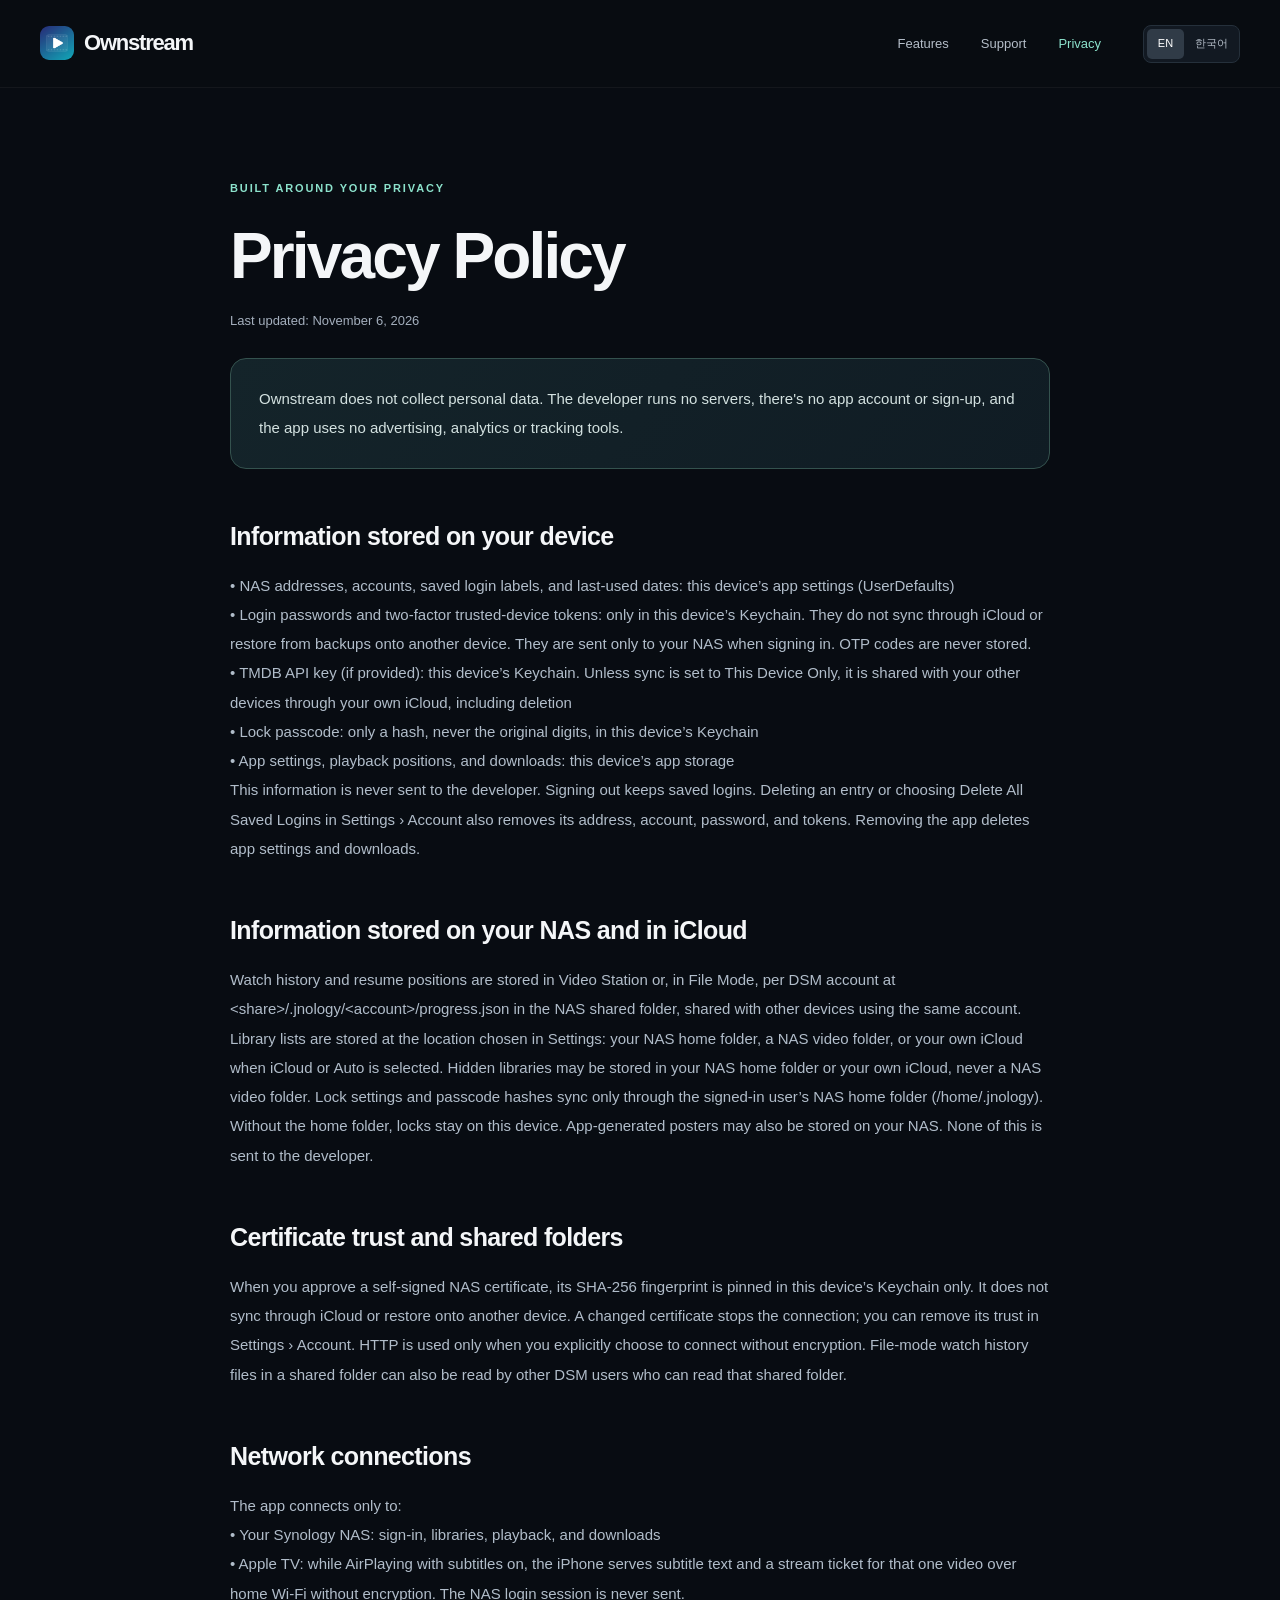
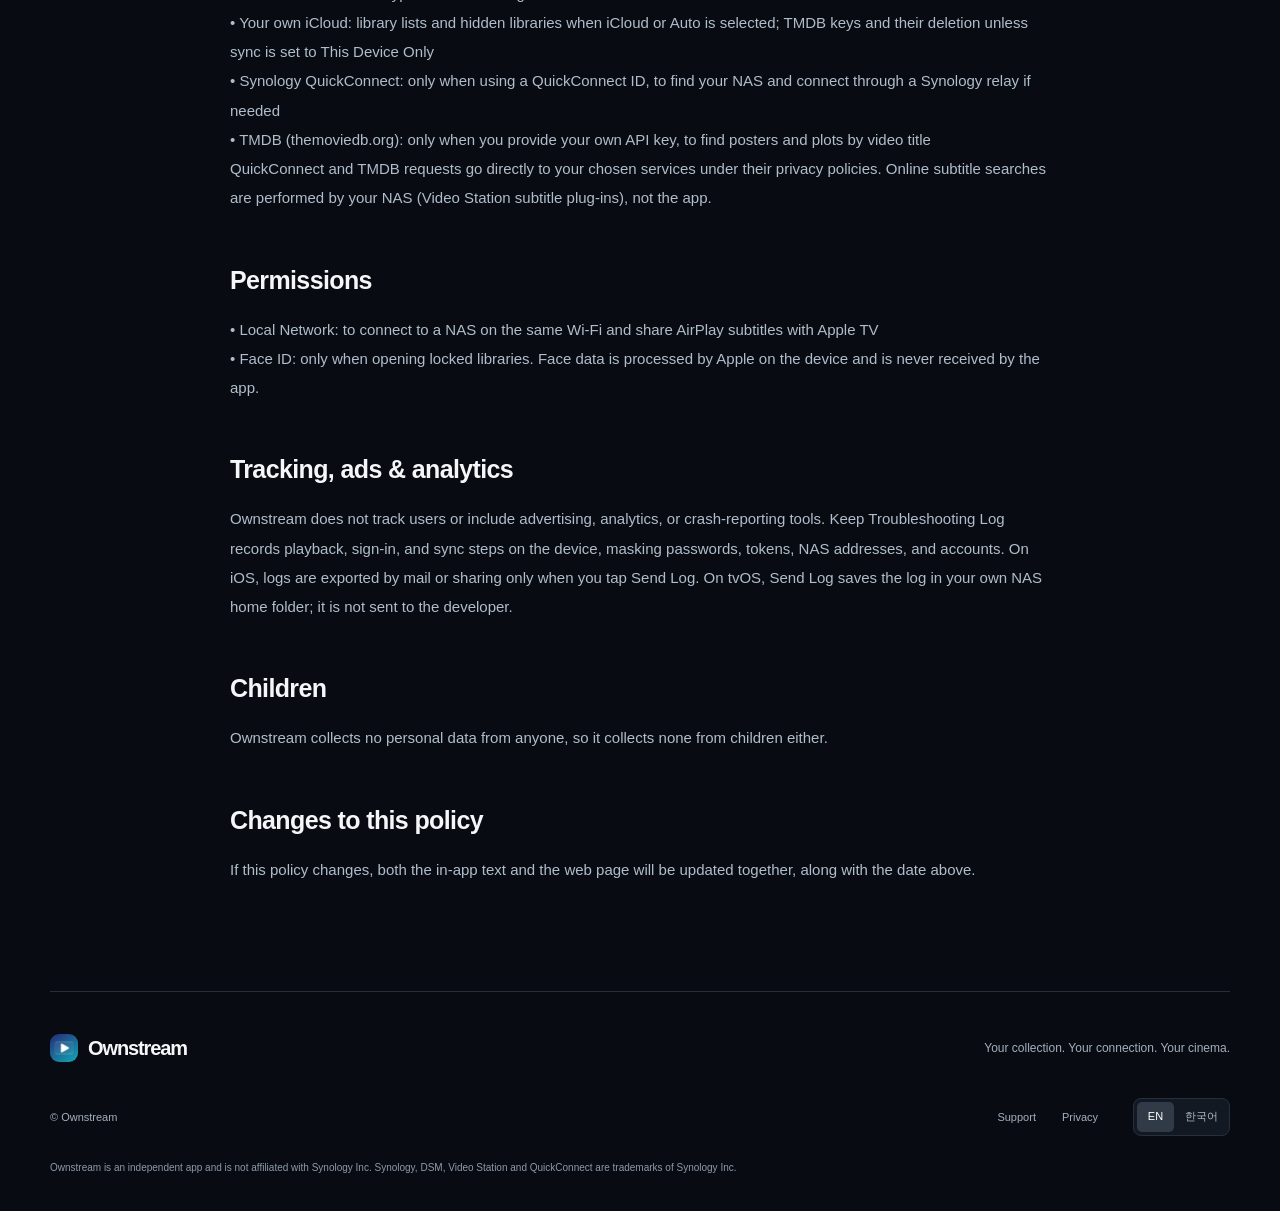
==== privacy.html @ ed11639a "Ownstream site redesign: marketing landing page (hero with iPhone/iPad/Apple TV, features, File Mode" ====
<!doctype html>
<html lang="en" data-title-en="Privacy Policy — Ownstream" data-title-ko="개인정보 처리방침 — Ownstream" data-description-en="Ownstream does not collect personal data. Learn what stays on your devices, NAS and your own iCloud." data-description-ko="Ownstream은 개인정보를 수집하지 않습니다. 기기, NAS, 본인의 iCloud에 저장되는 정보를 안내합니다.">
<head><meta charset="utf-8"><meta name="viewport" content="width=device-width, initial-scale=1"><title>Privacy Policy — Ownstream</title>
<meta name="description" content="Ownstream does not collect personal data. Learn what stays on your devices, NAS and your own iCloud."><meta name="theme-color" content="#080c12"><meta name="color-scheme" content="dark">
<link rel="canonical" href="https://jaydenhsong.github.io/jnology-site/privacy.html"><meta property="og:type" content="website"><meta property="og:site_name" content="Ownstream"><meta property="og:title" content="Privacy Policy — Ownstream"><meta property="og:description" content="Ownstream does not collect personal data. Learn what stays on your devices, NAS and your own iCloud."><meta property="og:url" content="https://jaydenhsong.github.io/jnology-site/privacy.html"><meta property="og:locale" content="en_US"><meta property="og:locale:alternate" content="ko_KR"><meta property="og:image" content="https://jaydenhsong.github.io/jnology-site/assets/og.jpg"><meta property="og:image:width" content="1200"><meta property="og:image:height" content="630"><meta property="og:image:alt" content="Ownstream on iPhone, iPad and Apple TV">
<meta name="twitter:card" content="summary_large_image"><meta name="twitter:title" content="Privacy Policy — Ownstream"><meta name="twitter:description" content="Ownstream does not collect personal data. Learn what stays on your devices, NAS and your own iCloud."><meta name="twitter:image" content="https://jaydenhsong.github.io/jnology-site/assets/og.jpg"><meta name="twitter:image:alt" content="Ownstream on iPhone, iPad and Apple TV">
<link rel="icon" type="image/png" sizes="32x32" href="assets/favicon.png"><link rel="apple-touch-icon" href="assets/apple-touch-icon.png"><link rel="stylesheet" href="style.css"><script src="lang.js"></script></head><body class="document-page"><a class="skip-link" href="#main"><span lang="en" data-i18n>Skip to content</span><span lang="ko" data-i18n>본문으로 건너뛰기</span></a><header class="site-header"><div class="header-inner"><a class="brand" href="./"><img src="assets/app-icon.png" alt="" width="34" height="34">Ownstream</a><nav aria-label="Main / 주요 메뉴"><a class="features-link" href="./#features"><span lang="en" data-i18n>Features</span><span lang="ko" data-i18n>주요 기능</span></a><a href="support.html" ><span lang="en" data-i18n>Support</span><span lang="ko" data-i18n>지원</span></a><a href="privacy.html" aria-current="page"><span lang="en" data-i18n>Privacy</span><span lang="ko" data-i18n>개인정보</span></a></nav><div class="lang-switch" role="group" aria-label="Language / 언어"><a href="?lang=en" lang="en" data-lang="en">EN</a><a href="?lang=ko" lang="ko" data-lang="ko">한국어</a></div></div></header><main id="main" class="document wrap"><p class="eyebrow"><span lang="en" data-i18n>BUILT AROUND YOUR PRIVACY</span><span lang="ko" data-i18n>개인정보 보호를 기본으로</span></p><!-- Original bilingual article content preserved. Keep privacy copy in sync with App/Store/AppInfoContent.swift. --><article lang="en" data-i18n>
<h1>Privacy Policy</h1>
<p class="updated">Last updated: November 6, 2026</p>
<p class="summary">Ownstream does not collect personal data. The developer runs no servers, there's no app account or sign-up, and the app uses no advertising, analytics or tracking tools.</p>

<h2>Information stored on your device</h2>
<p>• NAS addresses, accounts, saved login labels, and last-used dates: this device’s app settings (UserDefaults)<br>
• Login passwords and two-factor trusted-device tokens: only in this device’s Keychain. They do not sync through iCloud or restore from backups onto another device. They are sent only to your NAS when signing in. OTP codes are never stored.<br>
• TMDB API key (if provided): this device’s Keychain. Unless sync is set to This Device Only, it is shared with your other devices through your own iCloud, including deletion<br>
• Lock passcode: only a hash, never the original digits, in this device’s Keychain<br>
• App settings, playback positions, and downloads: this device’s app storage<br>
This information is never sent to the developer. Signing out keeps saved logins. Deleting an entry or choosing Delete All Saved Logins in Settings › Account also removes its address, account, password, and tokens. Removing the app deletes app settings and downloads.</p>

<h2>Information stored on your NAS and in iCloud</h2>
<p>Watch history and resume positions are stored in Video Station or, in File Mode, per DSM account at &lt;share&gt;/.jnology/&lt;account&gt;/progress.json in the NAS shared folder, shared with other devices using the same account. Library lists are stored at the location chosen in Settings: your NAS home folder, a NAS video folder, or your own iCloud when iCloud or Auto is selected. Hidden libraries may be stored in your NAS home folder or your own iCloud, never a NAS video folder. Lock settings and passcode hashes sync only through the signed-in user’s NAS home folder (/home/.jnology). Without the home folder, locks stay on this device. App-generated posters may also be stored on your NAS. None of this is sent to the developer.</p>

<h2>Certificate trust and shared folders</h2>
<p>When you approve a self-signed NAS certificate, its SHA-256 fingerprint is pinned in this device’s Keychain only. It does not sync through iCloud or restore onto another device. A changed certificate stops the connection; you can remove its trust in Settings › Account. HTTP is used only when you explicitly choose to connect without encryption. File-mode watch history files in a shared folder can also be read by other DSM users who can read that shared folder.</p>

<h2>Network connections</h2>
<p>The app connects only to:<br>
• Your Synology NAS: sign-in, libraries, playback, and downloads<br>
• Apple TV: while AirPlaying with subtitles on, the iPhone serves subtitle text and a stream ticket for that one video over home Wi-Fi without encryption. The NAS login session is never sent.<br>
• Your own iCloud: library lists and hidden libraries when iCloud or Auto is selected; TMDB keys and their deletion unless sync is set to This Device Only<br>
• Synology QuickConnect: only when using a QuickConnect ID, to find your NAS and connect through a Synology relay if needed<br>
• TMDB (themoviedb.org): only when you provide your own API key, to find posters and plots by video title<br>
QuickConnect and TMDB requests go directly to your chosen services under their privacy policies. Online subtitle searches are performed by your NAS (Video Station subtitle plug-ins), not the app.</p>

<h2>Permissions</h2>
<p>• Local Network: to connect to a NAS on the same Wi-Fi and share AirPlay subtitles with Apple TV<br>
• Face ID: only when opening locked libraries. Face data is processed by Apple on the device and is never received by the app.</p>

<h2>Tracking, ads &amp; analytics</h2>
<p>Ownstream does not track users or include advertising, analytics, or crash-reporting tools. Keep Troubleshooting Log records playback, sign-in, and sync steps on the device, masking passwords, tokens, NAS addresses, and accounts. On iOS, logs are exported by mail or sharing only when you tap Send Log. On tvOS, Send Log saves the log in your own NAS home folder; it is not sent to the developer.</p>

<h2>Children</h2>
<p>Ownstream collects no personal data from anyone, so it collects none from children either.</p>

<h2>Changes to this policy</h2>
<p>If this policy changes, both the in-app text and the web page will be updated together, along with the date above.</p>
</article><article lang="ko" data-i18n>
<h1>개인정보 처리방침</h1>
<p class="updated">최종 수정일: 2026년 11월 6일</p>
<p class="summary">Ownstream는 개인정보를 수집하지 않습니다. 개발자가 운영하는 서버가 없고, 앱 계정이나 회원 가입이 없으며, 광고·분석·추적 도구를 쓰지 않습니다.</p>

<h2>기기에 저장하는 정보</h2>
<p>• NAS 주소·아이디·저장한 로그인 이름·사용 시각: 이 기기의 앱 설정(UserDefaults)<br>
• 로그인 비밀번호와 2단계 인증 신뢰 기기 토큰: 이 기기 전용 Keychain에만 저장. iCloud로 동기화하거나 다른 기기에 백업 복원하지 않습니다. 로그인할 때 본인의 NAS로만 보내며 OTP 코드는 저장하지 않습니다.<br>
• TMDB API 키(넣은 경우): 이 기기의 Keychain. 동기화가 ‘이 기기에만’이 아니면 본인의 iCloud로 다른 기기와 공유되며, 삭제도 공유<br>
• 잠금 비밀번호: 원래 숫자가 아닌 해시값만 이 기기의 Keychain<br>
• 앱 설정, 재생 위치, 받아 둔 영상: 이 기기의 앱 저장 공간<br>
이 정보는 개발자에게 보내지 않습니다. 로그아웃해도 저장한 로그인은 유지됩니다. 설정 › 계정에서 개별 삭제하거나 ‘저장한 로그인 모두 지우기’를 누르면 해당 주소·아이디와 비밀번호·토큰도 지워집니다. 앱을 지우면 앱 설정과 받아 둔 영상이 지워집니다.</p>

<h2>NAS와 iCloud에 저장하는 정보</h2>
<p>시청 기록과 이어보기 위치는 Video Station에 저장되거나, 파일 모드에서는 NAS 공유 폴더의 &lt;share&gt;/.jnology/&lt;account&gt;/progress.json에 DSM 계정별로 저장되어 같은 계정을 쓰는 다른 기기와 공유됩니다. 앱에서 만든 라이브러리 목록은 설정에서 고른 위치에 저장됩니다. NAS 홈 폴더나 NAS 영상 폴더를 쓸 수 있고, iCloud나 자동을 고르면 본인의 iCloud에도 저장될 수 있습니다. 숨김 목록은 NAS 홈 폴더나 본인의 iCloud에 저장될 수 있으며 NAS 영상 폴더에는 저장하지 않습니다. 잠금 설정과 비밀번호 해시를 다른 기기와 맞출 때는 로그인한 사용자의 NAS 홈 폴더(/home/.jnology)만 씁니다. 홈 폴더를 쓰지 않으면 잠금은 이 기기에만 저장됩니다. 앱이 만든 포스터도 NAS에 저장될 수 있습니다. 이 정보는 개발자에게 보내지 않습니다.</p>

<h2>인증서 신뢰와 공유 폴더</h2>
<p>자체 서명 NAS 인증서를 승인하면 인증서의 SHA-256 지문을 이 기기 전용 Keychain에 고정합니다. iCloud로 동기화하거나 다른 기기로 복원하지 않습니다. 인증서가 바뀌면 연결을 중단하며 설정 › 계정에서 신뢰를 지울 수 있습니다. HTTP 연결은 사용자가 암호화 없이 연결을 직접 선택한 경우에만 사용합니다. 파일 모드의 공유 폴더 시청 기록 파일은 그 공유 폴더를 읽을 수 있는 다른 DSM 사용자도 열람할 수 있습니다.</p>

<h2>네트워크 연결</h2>
<p>앱은 다음 곳에만 연결합니다.<br>
• 사용자의 Synology NAS: 로그인, 라이브러리, 재생, 다운로드<br>
• Apple TV: 자막을 켜고 AirPlay하는 동안 iPhone이 자막 텍스트와 해당 영상 하나의 스트림 티켓을 집 안 Wi-Fi에서 암호화 없이 제공합니다. NAS 로그인 세션은 보내지 않습니다.<br>
• 본인의 iCloud: iCloud나 자동을 고른 경우 라이브러리 목록과 숨김 목록 저장. ‘이 기기에만’이 아니면 TMDB 키와 삭제 여부도 공유<br>
• Synology QuickConnect: QuickConnect ID로 로그인한 경우에만. NAS 주소를 찾고, 필요하면 Synology 중계 서버를 거쳐 연결합니다.<br>
• TMDB(themoviedb.org): 사용자가 본인 API 키를 넣은 경우에만. 영상 제목으로 포스터와 줄거리를 찾습니다.<br>
QuickConnect와 TMDB로 가는 요청은 사용자가 고른 서비스로 직접 가며, 각 회사의 개인정보 처리방침을 따릅니다. 인터넷 자막 찾기는 앱이 아니라 사용자의 NAS(Video Station 자막 플러그인)가 합니다.</p>

<h2>권한</h2>
<p>• 로컬 네트워크: 같은 Wi-Fi의 NAS에 연결하고 AirPlay 자막을 Apple TV와 공유하기 위해<br>
• Face ID: 잠근 라이브러리를 열 때만. 얼굴 정보는 Apple이 기기 안에서 처리하며 앱은 받지 않습니다.</p>

<h2>추적·광고·분석</h2>
<p>Ownstream는 사용자를 추적하지 않고 광고·분석·크래시 수집 도구를 넣지 않았습니다. ‘문제 해결 기록 남기기’를 켜면 재생·로그인·동기화 과정을 기기에 기록하며 비밀번호·토큰·NAS 주소·계정은 가립니다. iOS에서는 사용자가 ‘기록 보내기’를 눌러 메일이나 공유 기능을 사용할 때만 기록을 내보냅니다. tvOS의 ‘기록 보내기’는 사용자의 NAS 홈 폴더에 기록을 저장하며 개발자에게 전송하지 않습니다.</p>

<h2>어린이</h2>
<p>Ownstream는 누구의 개인정보도 수집하지 않으므로 어린이의 개인정보도 수집하지 않습니다.</p>

<h2>방침 변경</h2>
<p>이 방침이 바뀌면 앱 안의 내용과 웹 페이지를 함께 고치고 위 날짜를 바꿉니다.</p>
</article></main><footer class="site-footer wrap"><div class="footer-top"><a class="brand" href="./"><img src="assets/app-icon.png" alt="" width="34" height="34">Ownstream</a><p><span lang="en" data-i18n>Your collection. Your connection. Your cinema.</span><span lang="ko" data-i18n>내가 모은 영상. 내 NAS. 나만의 영화관.</span></p></div><div class="footer-bottom"><p>© Ownstream</p><nav aria-label="Footer / 하단 메뉴"><a href="support.html"><span lang="en" data-i18n>Support</span><span lang="ko" data-i18n>지원</span></a><a href="privacy.html"><span lang="en" data-i18n>Privacy</span><span lang="ko" data-i18n>개인정보 처리방침</span></a></nav><div class="lang-switch" role="group" aria-label="Language / 언어"><a href="?lang=en" lang="en" data-lang="en">EN</a><a href="?lang=ko" lang="ko" data-lang="ko">한국어</a></div></div><p class="disclaimer"><span lang="en" data-i18n>Ownstream is an independent app and is not affiliated with Synology Inc. Synology, DSM, Video Station and QuickConnect are trademarks of Synology Inc.</span><span lang="ko" data-i18n>Ownstream은 Synology Inc.와 제휴 관계가 없는 독립 앱입니다. Synology, DSM, Video Station 및 QuickConnect는 Synology Inc.의 상표입니다.</span></p></footer></body></html>
---- style.css ----
:root {
  color-scheme:dark;
  --bg:#080c12;
  --surface:#10161e;
  --text:#f4f6f8;
  --muted:#a4afbd;
  --accent:#8ce2cc;
  --line:#25303b;
  --radius:26px;
  font-family:-apple-system,BlinkMacSystemFont,"Apple SD Gothic Neo","Segoe UI",sans-serif;
  font-synthesis:none;
}
* {
  box-sizing:border-box;
}
html {
  scroll-behavior:smooth;
  scroll-padding-top:100px;
}
body {
  margin:0;
  background:var(--bg);
  color:var(--text);
  font-size:16px;
  line-height:1.65;
  -webkit-font-smoothing:antialiased;
  -webkit-text-size-adjust:100%;
}
html[lang=en] [data-i18n][lang=ko],html[lang=ko] [data-i18n][lang=en] {
  display:none!important;
}
a {
  color:inherit;
  text-decoration:none;
}
button,a,summary {
  -webkit-tap-highlight-color:transparent;
}
a,summary {
  touch-action:manipulation;
}
a:hover {
  color:var(--accent);
}
a:focus-visible,summary:focus-visible {
  outline:3px solid var(--accent);
  outline-offset:6px;
  border-radius:4px;
}
img {
  display:block;
  max-width:100%;
  height:auto;
}
h1,h2,h3,p {
  margin:0;
}
h1,h2,h3 {
  line-height:1.1;
  letter-spacing:-.045em;
  font-weight:650;
}
h2 {
  font-size:clamp(34px,4.2vw,58px);
}
h3 {
  font-size:28px;
  letter-spacing:-.035em;
  line-height:1.2;
}
p {
  color:var(--muted);
}
svg {
  flex-shrink:0;
}
.icon {
  width:24px;
  height:24px;
  vertical-align:middle;
}
.wrap {
  width:min(1180px,calc(100% - 96px));
  margin-inline:auto;
}
.section {
  padding-block:104px;
}
.eyebrow {
  font-size:11px;
  font-weight:650;
  letter-spacing:.17em;
  color:var(--accent);
  margin-bottom:24px;
}
html[lang=ko] .eyebrow {
  letter-spacing:.1em;
}
html[lang=ko] h1,html[lang=ko] h2,html[lang=ko] h3 {
  word-break:keep-all;
  letter-spacing:-.045em;
}
html[lang=ko] p {
  word-break:keep-all;
  overflow-wrap:break-word;
}
.skip-link {
  position:fixed;
  left:20px;
  top:-90px;
  z-index:20;
  background:var(--accent);
  color:var(--bg);
  padding:12px 20px;
  border-radius:8px;
}
.skip-link:focus {
  top:12px;
}
.site-header {
  height:88px;
  border-bottom:1px solid #ffffff0c;
  background:#080c12ee;
  position:relative;
  z-index:10;
}
.header-inner {
  height:100%;
  width:min(1280px,calc(100% - 80px));
  margin:auto;
  display:flex;
  align-items:center;
  gap:42px;
}
.brand {
  display:inline-flex;
  gap:10px;
  align-items:center;
  font-size:22px;
  font-weight:650;
  letter-spacing:-.055em;
  color:var(--text);
}
.brand img {
  border-radius:9px;
}
.site-header nav {
  display:flex;
  gap:32px;
  margin-left:auto;
  font-size:13px;
  color:#b4bdc8;
}
.site-header nav a[aria-current=page] {
  color:var(--accent);
}
.lang-switch {
  display:flex;
  align-items:center;
  gap:3px;
  background:#121922;
  border:1px solid var(--line);
  padding:3px;
  border-radius:8px;
  font-size:11px;
  line-height:1;
  flex-shrink:0;
}
.lang-switch a {
  display:flex;
  align-items:center;
  justify-content:center;
  min-height:30px;
  min-width:37px;
  padding:0 8px;
  color:#b4bdc8;
  border-radius:5px;
}
.lang-switch a.is-active {
  background:#303b47;
  color:#fff;
}
.hero {
  position:relative;
  text-align:center;
  padding-top:56px;
  isolation:isolate;
  overflow:hidden;
}
.hero.wrap {
  width:100%;
}
.hero:before {
  content:"";
  position:absolute;
  z-index:-1;
  inset:100px 0 0;
  background:radial-gradient(ellipse at 50% 64%,#245a5860,transparent 68%);
  pointer-events:none;
}
.hero-copy {
  position:relative;
  padding-inline:20px;
}
.hero .eyebrow {
  display:flex;
  align-items:center;
  justify-content:center;
  gap:8px;
  margin-bottom:20px;
}
.live-dot {
  width:5px;
  height:5px;
  background:var(--accent);
  border-radius:50%;
  box-shadow:0 0 12px #8ce2cc66;
}
.hero h1 {
  font-size:clamp(52px,6.35vw,88px);
  line-height:1.02;
  letter-spacing:-.06em;
  font-weight:650;
}
.hero h1 em {
  font-style:normal;
  color:var(--accent);
}
.hero-description {
  font-size:18px;
  line-height:1.65;
  margin:24px auto 0;
  letter-spacing:-.015em;
}
.hero-actions {
  display:flex;
  align-items:center;
  justify-content:center;
  gap:28px;
  margin-top:29px;
}
.app-store {
  display:inline-flex;
  align-items:center;
  gap:9px;
  background:#000;
  color:#fff;
  border:1px solid #a6a6a6;
  border-radius:9px;
  padding:7px 14px 8px;
  min-height:54px;
  text-align:left;
  line-height:1;
  transition:transform .2s,border-color .2s;
}
.app-store:hover {
  transform:translateY(-2px);
  border-color:#fff;
  color:white;
}
.app-store svg {
  width:26px;
  height:31px;
}
.app-store small {
  display:block;
  font-size:10px;
  letter-spacing:.015em;
  margin-bottom:4px;
}
.app-store strong {
  display:block;
  font-size:24px;
  letter-spacing:-.025em;
  font-weight:500;
}
.text-link {
  display:inline-flex;
  align-items:center;
  gap:10px;
  font-size:13px;
  font-weight:550;
  line-height:1.5;
}
.text-link .icon {
  width:18px;
  height:18px;
  transition:transform .2s;
}
.text-link:hover .icon {
  transform:translateX(4px);
}
.hero-note {
  font-size:11px;
  letter-spacing:.025em;
  margin-top:18px;
  color:#99a8b7;
}
.device-stage {
  position:relative;
  width:min(1180px,calc(100% - 64px));
  height:auto;
  aspect-ratio:1.78;
  margin:44px auto 0;
}
.device {
  background:#050608;
  border:1px solid #62717e;
  box-shadow:0 0 0 2px #141a22,0 18px 60px #0009;
  overflow:hidden;
}
.device img {
  width:100%;
  height:auto;
}
.device-stage .device img {
  filter:brightness(1.1) saturate(1.05);
}
.television {
  position:absolute;
  width:80%;
  left:18%;
  top:0;
  border-radius:8px;
  padding:9px 9px 16px;
  z-index:1;
  box-shadow:0 0 0 2px #28333d,0 0 80px #8ce2cc12,0 24px 60px #0008;
}
.television img {
  border-radius:2px;
}
.tv-indicator {
  position:absolute;
  bottom:5px;
  left:50%;
  width:3px;
  height:3px;
  background:#a8b4b9;
  border-radius:50%;
}
.tv-foot {
  position:absolute;
  top:80%;
  left:57%;
  width:22%;
  height:6%;
  background:linear-gradient(90deg,#0b0f15,#4a5662,#141c26);
  clip-path:polygon(42% 0,58% 0,64% 82%,99% 92%,100% 100%,0 100%,1% 92%,36% 82%);
}
.ipad {
  position:absolute;
  width:44%;
  left:1%;
  top:37%;
  border-radius:22px;
  padding:13px;
  z-index:2;
  transform:rotate(-3deg);
}
.ipad img {
  border-radius:9px;
}
.iphone {
  position:absolute;
  width:14%;
  left:42%;
  top:40%;
  border-radius:27px;
  padding:6px;
  z-index:3;
  transform:rotate(5deg);
  box-shadow:0 0 0 2px #1b2530,0 12px 42px #000c;
}
.iphone img {
  border-radius:21px;
}
.stage-label {
  position:absolute;
  right:7%;
  bottom:3%;
  display:flex;
  align-items:center;
  gap:8px;
  color:#a3b1bf;
  font-size:11px;
}
.stage-label .icon {
  width:14px;
  height:14px;
  color:var(--accent);
}
.platforms {
  display:flex;
  align-items:center;
  justify-content:center;
  gap:38px;
  padding:26px 0 35px;
  border-bottom:1px solid var(--line);
  font-size:13px;
  width:min(1180px,calc(100% - 40px));
  margin-inline:auto;
}
.platforms>span {
  display:flex;
  align-items:center;
  gap:9px;
}
.platforms>span:first-child {
  font-size:11px;
  color:var(--muted);
  margin-right:6px;
}
.platforms .icon {
  width:20px;
  height:20px;
  color:#9facb9;
}
.section-heading {
  display:flex;
  align-items:flex-end;
  justify-content:space-between;
  gap:28px;
  margin-bottom:44px;
}
.section-heading>p {
  max-width:300px;
  font-size:16px;
  margin:0 24px 3px 0;
}
.section-heading .eyebrow {
  margin-bottom:20px;
}
.feature-grid {
  display:grid;
  grid-template-columns:1fr 1fr;
  gap:20px;
}
.feature-card {
  border-radius:var(--radius);
  background:linear-gradient(135deg,#141c25,#0e141c);
  border:1px solid var(--line);
  position:relative;
  overflow:hidden;
  padding:38px;
}
.feature-card h3 {
  margin:18px 0 14px;
}
.feature-card p {
  font-size:14px;
  line-height:1.8;
  max-width:430px;
}
.card-icon {
  color:var(--accent);
}
.card-icon .icon {
  width:27px;
  height:27px;
}
.connection-card,.formats-card {
  min-height:405px;
}
.connection-diagram {
  display:flex;
  align-items:center;
  justify-content:center;
  padding:32px 20px 18px;
}
.nas {
  height:78px;
  width:68px;
  border:1px solid #5b6b7b;
  border-radius:12px;
  background:linear-gradient(120deg,#303e4a,#161e28);
  display:flex;
  flex-direction:column;
  justify-content:center;
  align-items:center;
  box-shadow:0 12px 30px #0005;
  gap:5px;
}
.nas .icon {
  width:30px;
  height:30px;
  color:#c8d1d8;
}
.nas span {
  font-size:8px;
  letter-spacing:.12em;
  color:var(--muted);
}
.signal-line {
  display:flex;
  gap:8px;
  align-items:center;
  justify-content:center;
  width:120px;
  position:relative;
}
.signal-line:before {
  content:"";
  width:100%;
  height:1px;
  position:absolute;
  background:linear-gradient(90deg,#31434d,#8ce2cc,#31434d);
}
.signal-line span {
  width:5px;
  height:5px;
  border-radius:50%;
  background:var(--accent);
  box-shadow:0 0 10px #8ce2cc55;
  z-index:1;
}
.connection-app img {
  border-radius:13px;
  box-shadow:0 8px 30px #0b313644;
}
.tags {
  display:flex;
  gap:8px;
  justify-content:center;
  margin-top:7px;
}
.tags span {
  font-family:ui-monospace,SFMono-Regular,monospace;
  font-size:10px;
  border:1px solid var(--line);
  color:#b5c1cd;
  border-radius:6px;
  padding:3px 8px;
}
.format-visual {
  display:flex;
  align-items:center;
  justify-content:center;
  gap:0;
  margin-top:38px;
  padding:6px 4px 26px;
}
.format-visual span {
  display:flex;
  align-items:center;
  justify-content:center;
  width:83px;
  height:94px;
  flex-shrink:0;
  border:1px solid #3b4a58;
  border-radius:12px;
  font-family:ui-monospace,SFMono-Regular,monospace;
  font-size:17px;
  background:linear-gradient(135deg,#26333e,#151d27);
  box-shadow:0 9px 24px #0006;
  transform:rotate(-12deg);
  color:#b7c6d2;
}
.format-visual span:nth-child(2) {
  transform:rotate(-4deg) translateY(-6px);
  color:var(--accent);
}
.format-visual span:nth-child(3) {
  transform:rotate(6deg) translateY(-5px);
  color:var(--accent);
}
.format-visual span:nth-child(4) {
  transform:rotate(15deg);
}
.card-caption {
  text-align:center;
  font-size:10px!important;
  letter-spacing:.08em;
}
.library-card {
  grid-column:1/-1;
  display:grid;
  grid-template-columns:.7fr 1.3fr;
  align-items:center;
  gap:36px;
  padding:40px;
}
.library-card>div:first-child {
  align-self:center;
}
.library-card h3 {
  font-size:30px;
}
.library-card .text-link {
  margin-top:25px;
  color:var(--accent);
}
.library-screen {
  margin:0;
  min-width:0;
}
.library-screen img {
  border:1px solid #41505f;
  border-radius:10px;
  background:#000;
  padding:5px;
  box-shadow:0 12px 40px #0005;
  width:100%;
}
.library-screen figcaption {
  margin-top:14px;
  color:var(--muted);
  font-size:11px;
  text-align:center;
}
.playback-section {
  background:linear-gradient(125deg,#0d1720,#0b1018 60%,#080c12);
  border-block:1px solid #ffffff08;
  margin-top:12px;
}
.playback-grid {
  display:grid;
  grid-template-columns:1.1fr 1fr;
  align-items:center;
  gap:90px;
}
.playback-visual {
  position:relative;
  padding-bottom:35px;
}
.playback-ipad {
  padding:13px;
  border-radius:22px;
  transform:rotate(-4deg);
}
.playback-ipad img {
  border-radius:10px;
}
.resume-chip {
  position:absolute;
  bottom:0;
  left:18%;
  display:flex;
  align-items:center;
  gap:14px;
  background:linear-gradient(120deg,#203138,#152129);
  border:1px solid #4f656c;
  border-radius:14px;
  padding:16px 22px;
  box-shadow:0 12px 30px #0005;
}
.resume-chip>.icon {
  color:var(--accent);
  width:26px;
  height:26px;
}
.resume-chip strong {
  display:block;
  font-size:12px;
  font-weight:550;
}
.resume-chip span {
  display:block;
  font-size:10px;
  color:#aebfc9;
  letter-spacing:.03em;
  margin-top:3px;
}
.playback-copy h2 {
  font-size:clamp(34px,3.5vw,48px);
}
.playback-copy>p:not(.eyebrow) {
  font-size:15px;
  margin-top:22px;
}
.playback-list {
  list-style:none;
  padding:0;
  margin:30px 0 0;
  display:grid;
  gap:24px;
}
.playback-list li {
  display:flex;
  gap:16px;
}
.playback-list .icon {
  width:21px;
  height:21px;
  color:var(--accent);
  margin-top:2px;
}
.playback-list h3 {
  font-size:15px;
  letter-spacing:-.015em;
  line-height:1.5;
}
.playback-list p {
  font-size:12px;
  margin-top:4px;
  line-height:1.8;
}
.watch-grid {
  display:grid;
  grid-template-columns:1fr 1fr;
  gap:20px;
}
.offline-card {
  display:flex;
  min-height:440px;
  padding-right:22px;
  gap:14px;
}
.offline-copy {
  width:53%;
  flex-shrink:0;
  position:relative;
  z-index:1;
}
.offline-copy h3 {
  font-size:29px;
}
.offline-copy p {
  font-size:13px;
}
.small-label {
  display:block;
  font-size:10px;
  letter-spacing:.1em;
  color:var(--accent);
  margin-top:25px;
}
.download-phone {
  width:43%;
  align-self:flex-start;
  border-radius:24px;
  transform:translate(4px,66px) rotate(8deg);
  padding:6px;
  flex-shrink:0;
}
.download-phone img {
  border-radius:18px;
}
.tv-card {
  padding-bottom:0;
  min-height:440px;
}
.tv-card p {
  font-size:13px;
}
.feature-tv {
  padding:7px;
  border-radius:7px;
  width:100%;
  margin-top:28px;
  transform:translateY(13px);
}
.mini-grid {
  display:grid;
  grid-template-columns:repeat(3,1fr);
  gap:45px;
  padding-top:52px;
}
.mini-grid .icon {
  color:var(--accent);
  margin-bottom:19px;
}
.mini-grid h3 {
  font-size:17px;
  line-height:1.45;
  letter-spacing:-.025em;
  margin-bottom:12px;
}
.mini-grid p {
  font-size:13px;
  line-height:1.9;
}
.steps-section {
  border-block:1px solid var(--line);
  background:#0b1017;
}
.center-heading {
  text-align:center;
}
.steps {
  padding:0;
  margin:60px 0 0;
  display:grid;
  grid-template-columns:repeat(3,1fr);
  gap:72px;
  list-style:none;
  counter-reset:step;
}
.steps li {
  position:relative;
}
.steps .icon {
  color:var(--accent);
  width:28px;
  height:28px;
  margin-bottom:26px;
}
.step-number {
  position:absolute;
  right:0;
  top:-13px;
  font-size:54px;
  line-height:1;
  letter-spacing:-.06em;
  font-weight:600;
  color:#62717f;
}
.steps h3 {
  font-size:20px;
  letter-spacing:-.025em;
  margin-bottom:15px;
}
.steps p {
  font-size:14px;
  line-height:1.9;
}
.privacy-pillar {
  display:grid;
  grid-template-columns:.85fr 1.15fr;
  align-items:center;
  gap:65px;
  min-height:450px;
  padding:52px;
  border:1px solid #2d4947;
  border-radius:var(--radius);
  background:radial-gradient(ellipse at 10% 80%,#143b3538,transparent 60%),#0d161b;
}
.privacy-art {
  position:relative;
  width:100%;
  aspect-ratio:1;
  display:grid;
  place-items:center;
}
.privacy-core {
  width:110px;
  height:130px;
  display:grid;
  place-items:center;
  border:1px solid #47786b;
  background:linear-gradient(140deg,#244d43,#122525);
  border-radius:30px;
  box-shadow:0 0 70px #8ce2cc11;
  transform:rotate(-8deg);
}
.privacy-core .icon {
  width:62px;
  height:62px;
  stroke-width:1;
  color:var(--accent);
}
.privacy-orbit {
  position:absolute;
  border:1px solid #42675f66;
  border-radius:50%;
  width:80%;
  height:80%;
  transform:rotate(-20deg);
}
.orbit-two {
  width:100%;
  height:100%;
  border-color:#42675f33;
}
.orbit-node {
  display:grid;
  place-items:center;
  position:absolute;
  width:47px;
  height:47px;
  background:#15252a;
  border:1px solid #38574f;
  border-radius:14px;
  color:#b4d0c6;
}
.node-nas {
  top:5%;
  right:21%;
}
.node-phone {
  bottom:9%;
  left:10%;
}
.privacy-copy h2 {
  font-size:clamp(34px,4vw,52px);
}
.privacy-copy>p:not(.eyebrow) {
  margin-top:24px;
  font-size:14px;
  line-height:1.9;
}
.privacy-points {
  display:flex;
  flex-wrap:wrap;
  gap:18px;
  font-size:10px;
  margin:24px 0;
}
.privacy-points span {
  display:flex;
  align-items:center;
  gap:5px;
  color:#c3d3cd;
}
.privacy-points .icon {
  width:14px;
  height:14px;
  color:var(--accent);
}
.privacy-copy .text-link {
  color:var(--accent);
}
.faq-section {
  display:grid;
  grid-template-columns:.8fr 1.2fr;
  gap:95px;
  padding-top:30px;
}
.faq-section h2 {
  font-size:42px;
}
.faq-section>.text-link,.faq-section>div>.text-link {
  margin-top:25px;
  color:var(--accent);
}
details {
  border-bottom:1px solid var(--line);
}
summary {
  cursor:pointer;
  padding:23px 0;
  display:flex;
  align-items:center;
  justify-content:space-between;
  gap:20px;
  font-size:15px;
  font-weight:550;
  line-height:1.5;
  list-style:none;
}
summary::-webkit-details-marker {
  display:none;
}
summary:hover {
  color:var(--accent);
}
.faq-plus {
  width:13px;
  height:13px;
  position:relative;
  flex-shrink:0;
  color:var(--muted);
}
.faq-plus:before,.faq-plus:after {
  content:"";
  position:absolute;
  width:13px;
  height:1px;
  top:6px;
  left:0;
  background:currentColor;
}
.faq-plus:after {
  transform:rotate(90deg);
  transition:transform .2s;
}
details[open] .faq-plus:after {
  transform:rotate(0);
}
.faq-list details:first-child {
  border-top:1px solid var(--line);
}
.faq-list details>p {
  font-size:13px;
  line-height:1.9;
  padding:0 25px 24px 0;
}
.final-cta {
  text-align:center;
  padding:65px 0 110px;
  position:relative;
}
.final-cta:before {
  content:"";
  position:absolute;
  inset:0;
  z-index:-1;
  background:radial-gradient(ellipse at 50% 60%,#183d3630,transparent 60%);
}
.final-cta>img {
  margin:0 auto 18px;
  border-radius:17px;
}
.final-cta .eyebrow {
  font-size:12px;
  letter-spacing:.08em;
  margin-bottom:20px;
}
.final-cta h2 {
  font-size:clamp(34px,4.4vw,60px);
}
.final-cta>p:not(.eyebrow) {
  font-size:16px;
  margin-top:20px;
}
.final-cta .app-store {
  margin-top:28px;
}
.site-footer {
  border-top:1px solid var(--line);
  padding-top:40px;
  padding-bottom:34px;
}
.footer-top,.footer-bottom {
  display:flex;
  align-items:center;
  gap:25px;
  justify-content:space-between;
}
.footer-top>p {
  font-size:12px;
}
.footer-top .brand {
  font-size:20px;
}
.footer-top .brand img {
  width:28px;
  height:28px;
}
.footer-bottom {
  margin-top:33px;
  font-size:11px;
  color:var(--muted);
}
.footer-bottom nav {
  display:flex;
  gap:26px;
  margin-left:auto;
}
.footer-bottom .lang-switch {
  margin-left:10px;
}
.disclaimer {
  font-size:10px;
  line-height:1.8;
  color:#8d9aa8;
  max-width:800px;
  margin-top:23px;
}
.document {
  max-width:820px;
  padding-top:78px;
  padding-bottom:95px;
}
.document h1 {
  font-size:clamp(40px,5vw,64px);
  margin-bottom:25px;
}
.document h2 {
  font-size:25px;
  line-height:1.4;
  letter-spacing:-.025em;
  margin:50px 0 17px;
  color:var(--text);
}
.document h3 {
  font-size:18px;
  letter-spacing:-.015em;
  line-height:1.5;
  margin:32px 0 10px;
  color:var(--text);
}
.document p,.document li {
  font-size:15px;
  line-height:1.95;
  color:#b1bdca;
  overflow-wrap:anywhere;
}
.document p {
  margin:12px 0;
}
.document li {
  margin:8px 0;
}
.document a {
  color:var(--accent);
  text-decoration:underline;
  text-underline-offset:4px;
}
.document .notice,.document .summary {
  padding:25px 28px;
  background:linear-gradient(130deg,#14242a,#101c24);
  border:1px solid #34524e;
  border-radius:16px;
  color:#d3e1e0;
  margin-top:25px;
}
.document .updated {
  font-size:13px;
  color:var(--muted);
  margin-top:-9px;
}
.document code {
  font-family:ui-monospace,SFMono-Regular,monospace;
  font-size:.87em;
  overflow-wrap:anywhere;
  color:#c9dbdf;
  background:#17232c;
  border-radius:4px;
  padding:2px 4px;
}
.document details {
  padding-bottom:0;
}
.document summary {
  font-size:16px;
  padding:21px 0;
}
.document summary:after {
  content:"+";
  font-size:22px;
  font-weight:300;
  color:var(--accent);
  margin-left:auto;
}
.document details[open] summary:after {
  content:"−";
}
.document details>p,.document details>ul {
  margin-bottom:23px;
}
.document ul,.document ol {
  padding-left:22px;
}
.document>.eyebrow {
  font-size:11px;
  color:var(--accent);
  margin-bottom:22px;
}
.document-page .site-footer {
  max-width:1180px;
}
@media(min-width:1500px) {
  .hero {
    padding-top:80px;
  }
  .device-stage {
    margin-top:60px;
  }
}
@media(max-width:1000px) {
  .wrap {
    width:calc(100% - 64px);
  }
  .header-inner {
    width:calc(100% - 56px);
  }
  .section {
    padding-block:78px;
  }
  .hero {
    padding-top:52px;
  }
  .hero h1 {
    font-size:72px;
  }
  .device-stage {
    aspect-ratio:1.78;
  }
  .stage-label {
    bottom:4%;
  }
  .platforms {
    gap:27px;
  }
  .section-heading>p {
    margin-right:0;
    font-size:14px;
  }
  .feature-card {
    padding:29px;
  }
  .library-card {
    gap:25px;
  }
  .library-card h3 {
    font-size:25px;
  }
  .playback-grid {
    gap:42px;
    grid-template-columns:1fr 1fr;
  }
  .resume-chip {
    padding:12px 15px;
    left:5%;
    min-width:230px;
  }
  .watch-grid {
    gap:16px;
  }
  .offline-card {
    padding-right:10px;
  }
  .offline-copy h3 {
    font-size:25px;
  }
  .download-phone {
    margin-top:30px;
  }
  .mini-grid {
    gap:28px;
  }
  .steps {
    gap:40px;
  }
  .privacy-pillar {
    padding:35px;
    gap:35px;
    grid-template-columns:.7fr 1.3fr;
  }
  .privacy-core {
    width:80px;
    height:95px;
    border-radius:22px;
  }
  .privacy-core .icon {
    width:45px;
    height:45px;
  }
  .privacy-points {
    gap:10px;
  }
  .faq-section {
    gap:45px;
    grid-template-columns:.8fr 1.2fr;
  }
  .faq-section h2 {
    font-size:34px;
  }
  .document {
    max-width:760px;
  }
}
@media(max-width:700px) {
  .wrap {
    width:calc(100% - 40px);
  }
  .header-inner {
    width:calc(100% - 32px);
    gap:12px;
    flex-wrap:wrap;
    justify-content:space-between;
    padding-block:14px 8px;
  }
  .site-header {
    height:auto;
  }
  .brand {
    font-size:20px;
    gap:7px;
  }
  .brand img {
    width:29px;
    height:29px;
  }
  .site-header nav {
    order:3;
    width:100%;
    justify-content:center;
    gap:32px;
    font-size:12px;
    border-top:1px solid #ffffff0c;
    padding-top:4px;
    margin-left:0;
  }
  .site-header nav a {
    display:inline-flex;
    align-items:center;
    min-height:40px;
  }
  .site-header .lang-switch {
    margin-left:0;
  }
  .lang-switch a {
    min-width:32px;
    min-height:36px;
    padding-inline:6px;
  }
  .hero {
    padding-top:36px;
  }
  .hero .eyebrow {
    font-size:9px;
    letter-spacing:.14em;
    margin-bottom:21px;
  }
  .hero h1 {
    font-size:clamp(40px,11.54vw,70px);
    line-height:1.06;
    letter-spacing:-.055em;
  }
  .hero-description {
    font-size:14px;
    line-height:1.8;
    margin-top:20px;
  }
  .hero-actions {
    gap:20px;
    margin-top:25px;
  }
  .hero-actions .text-link {
    font-size:12px;
    gap:5px;
  }
  .hero-actions .text-link .icon {
    width:15px;
  }
  .app-store {
    min-height:50px;
    padding:7px 12px;
    gap:7px;
    border-radius:8px;
  }
  .app-store svg {
    width:23px;
    height:28px;
  }
  .app-store strong {
    font-size:21px;
  }
  .app-store small {
    font-size:9px;
  }
  .hero-note {
    font-size:11px;
    margin-top:16px;
    letter-spacing:.015em;
  }
  .device-stage {
    width:calc(100% + 80px);
    max-width:690px;
    aspect-ratio:1.32;
    margin-top:32px;
    margin-left:50%;
    transform:translateX(-50%);
  }
  .television {
    width:80%;
    left:10%;
    border-radius:4px;
    padding:4px 4px 9px;
  }
  .tv-indicator {
    width:2px;
    height:2px;
    bottom:3px;
  }
  .tv-foot {
    top:68%;
    left:44%;
    height:7%;
  }
  .ipad {
    width:49%;
    left:6%;
    top:42%;
    padding:6px;
    border-radius:12px;
    transform:rotate(-4deg);
  }
  .ipad img {
    border-radius:5px;
  }
  .iphone {
    width:18%;
    left:53%;
    top:36%;
    padding:3px;
    border-radius:14px;
    transform:rotate(5deg);
  }
  .iphone img {
    border-radius:10px;
  }
  .stage-label {
    right:0;
    left:0;
    justify-content:center;
    bottom:0;
    font-size:10px;
    gap:5px;
  }
  .stage-label .icon {
    width:12px;
  }
  .platforms {
    gap:21px;
    flex-wrap:wrap;
    padding:28px 0 25px;
    font-size:11px;
    row-gap:14px;
  }
  .platforms>span:first-child {
    flex-basis:100%;
    justify-content:center;
    font-size:9px;
    margin:0;
  }
  .platforms .icon {
    width:17px;
    height:17px;
  }
  .section {
    padding-block:64px;
  }
  .eyebrow {
    font-size:9px;
    margin-bottom:17px;
  }
  .section-heading {
    display:block;
    margin-bottom:28px;
  }
  .section-heading h2 {
    font-size:36px;
  }
  .section-heading>p {
    margin:20px 0 0;
    font-size:13px;
  }
  .section-heading>p br {
    display:none;
  }
  .section-heading .eyebrow {
    margin-bottom:17px;
  }
  .feature-grid {
    grid-template-columns:1fr;
    gap:14px;
  }
  .feature-card {
    padding:28px;
    border-radius:20px;
  }
  .feature-card h3 {
    font-size:27px;
    margin-top:15px;
  }
  .feature-card p {
    font-size:13px;
  }
  .connection-card,.formats-card {
    min-height:355px;
  }
  .connection-diagram {
    padding-top:28px;
  }
  .format-visual {
    margin-top:30px;
  }
  .format-visual span {
    width:64px;
    height:78px;
    font-size:15px;
  }
  .library-card {
    grid-column:auto;
    display:block;
    padding-bottom:24px;
  }
  .library-card>div:first-child {
    padding-bottom:26px;
  }
  .library-card h3 {
    font-size:26px;
  }
  .library-screen {
    margin-inline:-12px;
  }
  .playback-grid {
    display:flex;
    flex-direction:column-reverse;
    gap:40px;
  }
  .playback-copy h2 {
    font-size:36px;
  }
  .playback-copy>p:not(.eyebrow) {
    font-size:13px;
    margin-top:20px;
  }
  .playback-list {
    gap:22px;
    margin-top:26px;
  }
  .playback-list h3 {
    font-size:14px;
  }
  .playback-list p {
    font-size:12px;
  }
  .playback-visual {
    width:94%;
    padding-bottom:30px;
  }
  .playback-ipad {
    padding:8px;
    border-radius:16px;
  }
  .resume-chip {
    left:12%;
    padding:11px 15px;
    min-width:0;
  }
  .resume-chip strong {
    font-size:11px;
  }
  .resume-chip span {
    font-size:9px;
  }
  .watch-grid {
    grid-template-columns:1fr;
    gap:14px;
  }
  .offline-card {
    display:flex;
    min-height:386px;
    padding-right:16px;
    gap:12px;
  }
  .offline-copy {
    width:52%;
  }
  .offline-copy h3 {
    font-size:27px;
  }
  .offline-copy p {
    font-size:12px;
  }
  .download-phone {
    width:47%;
    border-radius:22px;
    margin-top:0;
    transform:translate(5px,55px) rotate(8deg);
    padding:5px;
  }
  .tv-card {
    padding-bottom:0;
    min-height:0;
  }
  .feature-tv {
    margin-top:20px;
    transform:translateY(7px);
  }
  .mini-grid {
    grid-template-columns:1fr;
    gap:30px;
    padding-top:35px;
  }
  .mini-grid article {
    padding-left:43px;
    position:relative;
  }
  .mini-grid .icon {
    position:absolute;
    left:0;
    top:2px;
    width:23px;
  }
  .mini-grid h3 {
    font-size:16px;
    margin-bottom:8px;
  }
  .mini-grid p {
    font-size:12px;
  }
  .center-heading h2 {
    font-size:32px;
  }
  .steps {
    grid-template-columns:1fr;
    gap:32px;
    margin-top:40px;
  }
  .steps li {
    padding-left:52px;
    padding-right:28px;
  }
  .steps .icon {
    position:absolute;
    left:0;
    top:1px;
    width:25px;
  }
  .step-number {
    font-size:34px;
    right:3px;
    top:-5px;
    color:#62717f;
  }
  .steps h3 {
    font-size:18px;
    margin-bottom:10px;
    padding-right:22px;
    line-height:1.4;
  }
  .steps p {
    font-size:13px;
  }
  .privacy-pillar {
    grid-template-columns:1fr;
    gap:30px;
    padding:30px 26px;
    border-radius:20px;
  }
  .privacy-art {
    width:205px;
    margin:0 auto;
  }
  .privacy-core {
    width:78px;
    height:94px;
  }
  .orbit-node {
    width:36px;
    height:36px;
    border-radius:10px;
  }
  .orbit-node .icon {
    width:20px;
  }
  .privacy-copy h2 {
    font-size:36px;
  }
  .privacy-copy>p:not(.eyebrow) {
    font-size:13px;
    margin-top:20px;
  }
  .privacy-points {
    font-size:9px;
    gap:12px;
    margin:22px 0;
  }
  .privacy-copy .text-link {
    font-size:12px;
  }
  .faq-section {
    display:block;
    padding-top:0;
  }
  .faq-section h2 {
    font-size:36px;
  }
  .faq-section>div>.text-link {
    margin-top:20px;
  }
  .faq-list {
    margin-top:32px;
  }
  .faq-list summary {
    font-size:14px;
    padding:21px 0;
  }
  .final-cta {
    padding-top:20px;
    padding-bottom:70px;
  }
  .final-cta>img {
    width:60px;
    height:60px;
  }
  .final-cta h2 {
    font-size:34px;
  }
  .final-cta>p:not(.eyebrow) {
    font-size:13px;
  }
  .site-footer {
    padding-top:28px;
    padding-bottom:28px;
  }
  .footer-top {
    align-items:flex-start;
    flex-direction:column;
    gap:12px;
  }
  .footer-top>p {
    font-size:11px;
  }
  .footer-bottom {
    gap:13px;
    flex-wrap:wrap;
    margin-top:24px;
  }
  .footer-bottom nav {
    gap:18px;
  }
  .footer-bottom .lang-switch {
    margin-left:0;
  }
  .footer-bottom>p {
    font-size:10px;
  }
  .disclaimer {
    font-size:9px;
    margin-top:20px;
  }
  .document {
    padding-top:48px;
    padding-bottom:64px;
  }
  .document h1 {
    font-size:39px;
    line-height:1.2;
  }
  .document h2 {
    font-size:23px;
    margin-top:38px;
  }
  .document h3 {
    font-size:17px;
  }
  .document p,.document li {
    font-size:14px;
    line-height:1.9;
  }
  .document .notice,.document .summary {
    padding:20px;
    border-radius:14px;
  }
  .document summary {
    font-size:14px;
    gap:15px;
  }
  .document .updated {
    font-size:12px;
  }
  .document>.eyebrow {
    font-size:9px;
  }
  .document details ul {
    padding-left:19px;
  }
}
@media(prefers-reduced-motion:reduce) {
  html {
    scroll-behavior:auto;
  }
  *,*:before,*:after {
    animation:none!important;
    transition:none!important;
  }
}
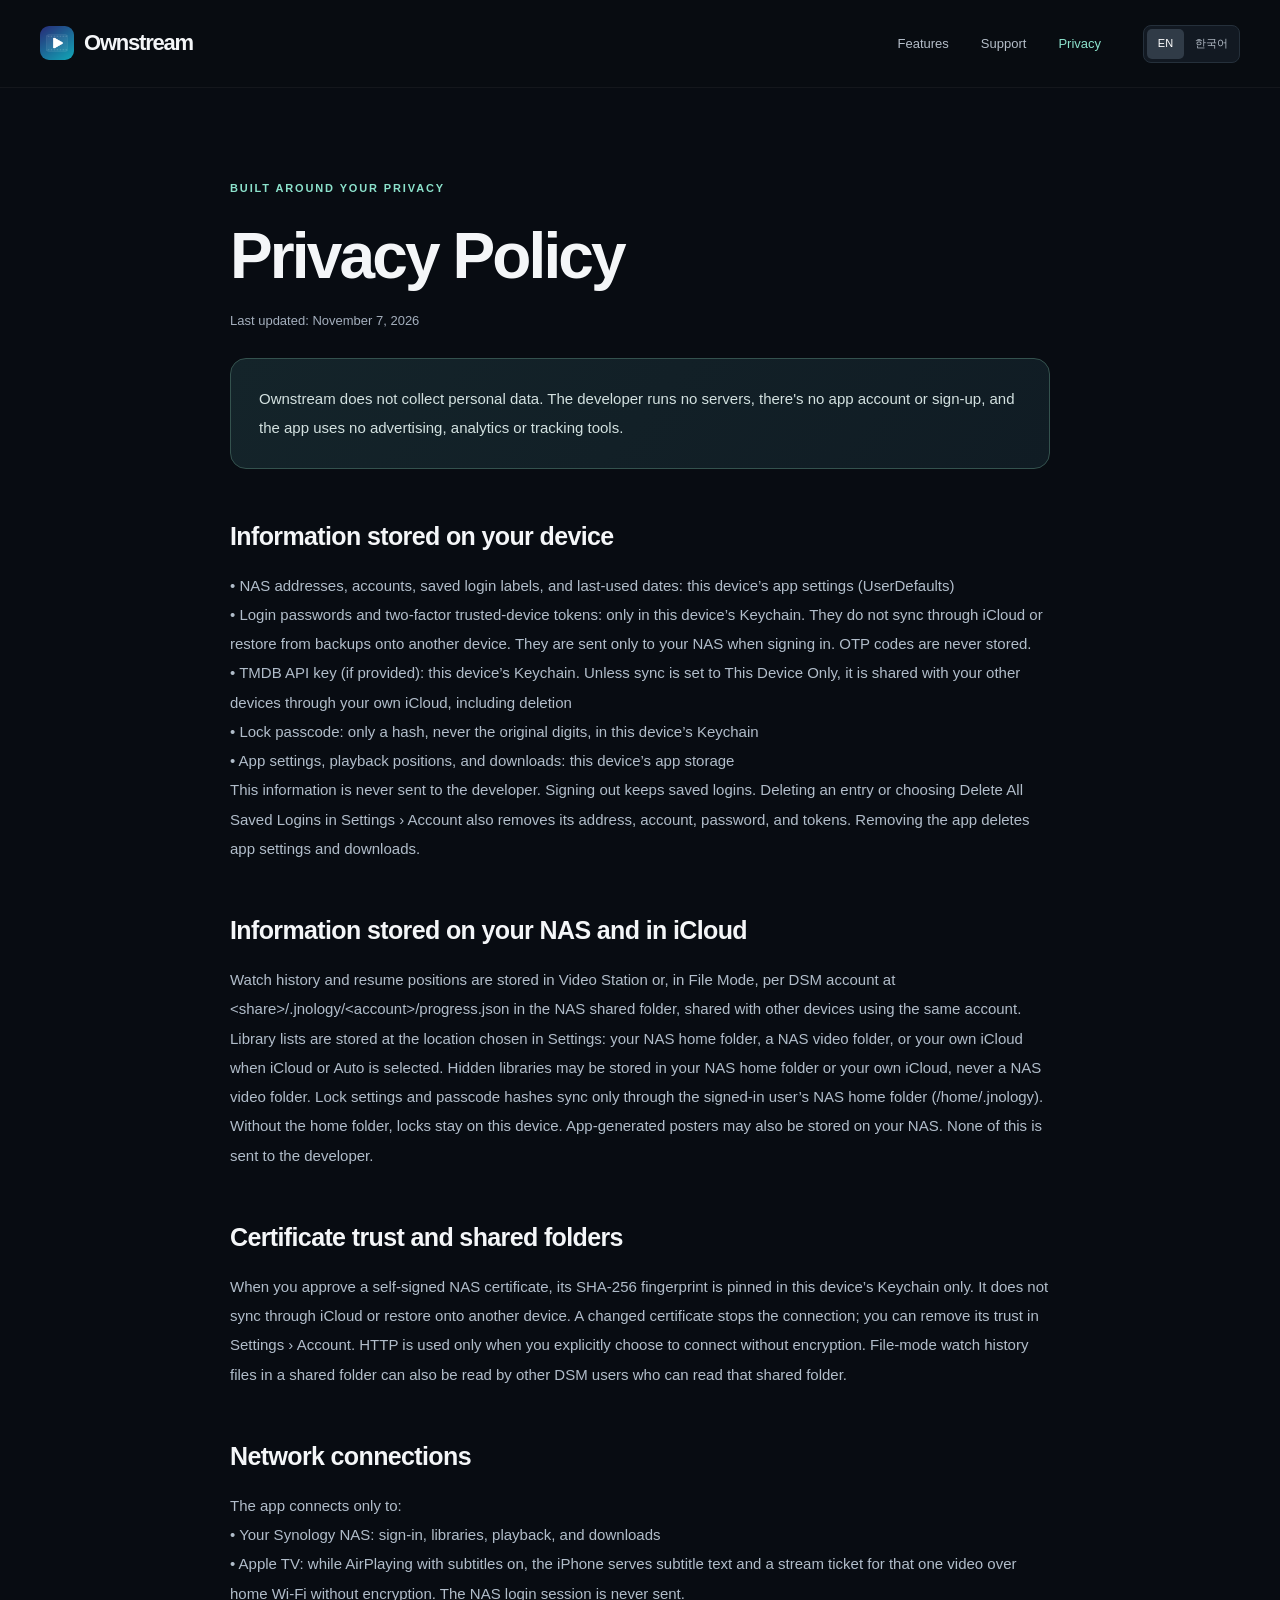
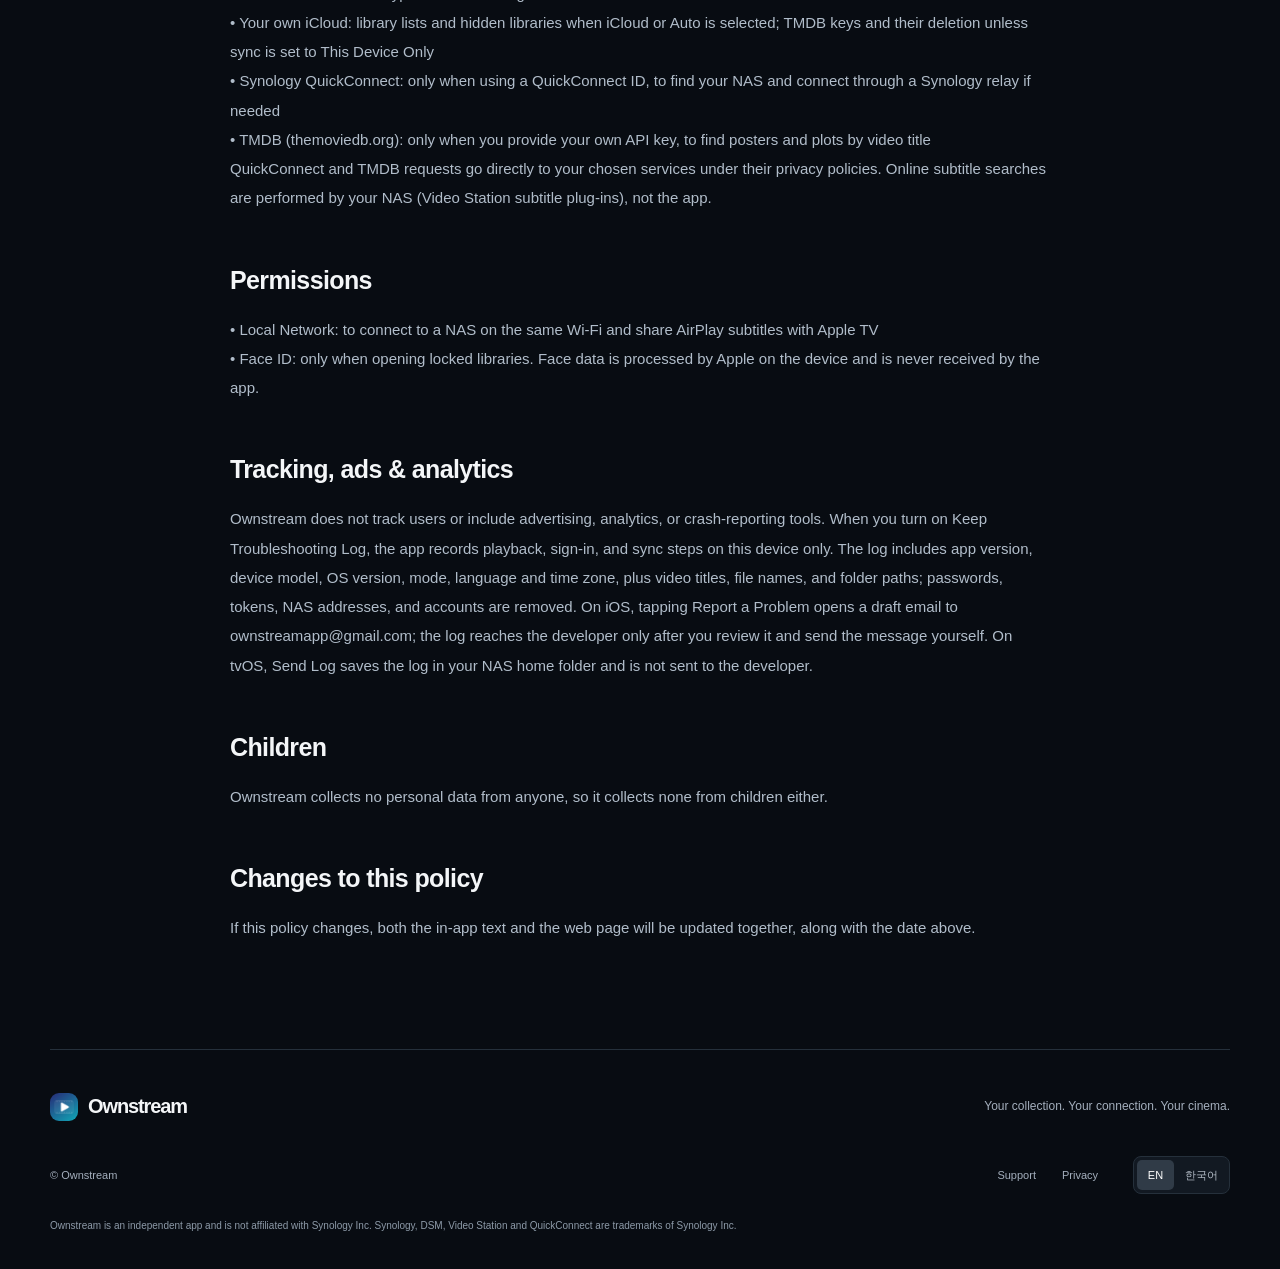
==== commit 81d0c74f: "Privacy: troubleshooting log details (app 147) Co-Authored-By: Claude Opus 5.5 <noreply@anthropic.co" ====
--- a/privacy.html
+++ b/privacy.html
@@ -2,11 +2,11 @@
 <html lang="en" data-title-en="Privacy Policy — Ownstream" data-title-ko="개인정보 처리방침 — Ownstream" data-description-en="Ownstream does not collect personal data. Learn what stays on your devices, NAS and your own iCloud." data-description-ko="Ownstream은 개인정보를 수집하지 않습니다. 기기, NAS, 본인의 iCloud에 저장되는 정보를 안내합니다.">
 <head><meta charset="utf-8"><meta name="viewport" content="width=device-width, initial-scale=1"><title>Privacy Policy — Ownstream</title>
 <meta name="description" content="Ownstream does not collect personal data. Learn what stays on your devices, NAS and your own iCloud."><meta name="theme-color" content="#080c12"><meta name="color-scheme" content="dark">
-<link rel="canonical" href="https://jaydenhsong.github.io/jnology-site/privacy.html"><meta property="og:type" content="website"><meta property="og:site_name" content="Ownstream"><meta property="og:title" content="Privacy Policy — Ownstream"><meta property="og:description" content="Ownstream does not collect personal data. Learn what stays on your devices, NAS and your own iCloud."><meta property="og:url" content="https://jaydenhsong.github.io/jnology-site/privacy.html"><meta property="og:locale" content="en_US"><meta property="og:locale:alternate" content="ko_KR"><meta property="og:image" content="https://jaydenhsong.github.io/jnology-site/assets/og.jpg"><meta property="og:image:width" content="1200"><meta property="og:image:height" content="630"><meta property="og:image:alt" content="Ownstream on iPhone, iPad and Apple TV">
-<meta name="twitter:card" content="summary_large_image"><meta name="twitter:title" content="Privacy Policy — Ownstream"><meta name="twitter:description" content="Ownstream does not collect personal data. Learn what stays on your devices, NAS and your own iCloud."><meta name="twitter:image" content="https://jaydenhsong.github.io/jnology-site/assets/og.jpg"><meta name="twitter:image:alt" content="Ownstream on iPhone, iPad and Apple TV">
+<link rel="canonical" href="https://ownstream.app/privacy.html"><meta property="og:type" content="website"><meta property="og:site_name" content="Ownstream"><meta property="og:title" content="Privacy Policy — Ownstream"><meta property="og:description" content="Ownstream does not collect personal data. Learn what stays on your devices, NAS and your own iCloud."><meta property="og:url" content="https://ownstream.app/privacy.html"><meta property="og:locale" content="en_US"><meta property="og:locale:alternate" content="ko_KR"><meta property="og:image" content="https://ownstream.app/assets/og.jpg"><meta property="og:image:width" content="1200"><meta property="og:image:height" content="630"><meta property="og:image:alt" content="Ownstream on iPhone, iPad and Apple TV">
+<meta name="twitter:card" content="summary_large_image"><meta name="twitter:title" content="Privacy Policy — Ownstream"><meta name="twitter:description" content="Ownstream does not collect personal data. Learn what stays on your devices, NAS and your own iCloud."><meta name="twitter:image" content="https://ownstream.app/assets/og.jpg"><meta name="twitter:image:alt" content="Ownstream on iPhone, iPad and Apple TV">
 <link rel="icon" type="image/png" sizes="32x32" href="assets/favicon.png"><link rel="apple-touch-icon" href="assets/apple-touch-icon.png"><link rel="stylesheet" href="style.css"><script src="lang.js"></script></head><body class="document-page"><a class="skip-link" href="#main"><span lang="en" data-i18n>Skip to content</span><span lang="ko" data-i18n>본문으로 건너뛰기</span></a><header class="site-header"><div class="header-inner"><a class="brand" href="./"><img src="assets/app-icon.png" alt="" width="34" height="34">Ownstream</a><nav aria-label="Main / 주요 메뉴"><a class="features-link" href="./#features"><span lang="en" data-i18n>Features</span><span lang="ko" data-i18n>주요 기능</span></a><a href="support.html" ><span lang="en" data-i18n>Support</span><span lang="ko" data-i18n>지원</span></a><a href="privacy.html" aria-current="page"><span lang="en" data-i18n>Privacy</span><span lang="ko" data-i18n>개인정보</span></a></nav><div class="lang-switch" role="group" aria-label="Language / 언어"><a href="?lang=en" lang="en" data-lang="en">EN</a><a href="?lang=ko" lang="ko" data-lang="ko">한국어</a></div></div></header><main id="main" class="document wrap"><p class="eyebrow"><span lang="en" data-i18n>BUILT AROUND YOUR PRIVACY</span><span lang="ko" data-i18n>개인정보 보호를 기본으로</span></p><!-- Original bilingual article content preserved. Keep privacy copy in sync with App/Store/AppInfoContent.swift. --><article lang="en" data-i18n>
 <h1>Privacy Policy</h1>
-<p class="updated">Last updated: November 6, 2026</p>
+<p class="updated">Last updated: November 7, 2026</p>
 <p class="summary">Ownstream does not collect personal data. The developer runs no servers, there's no app account or sign-up, and the app uses no advertising, analytics or tracking tools.</p>
 
 <h2>Information stored on your device</h2>
@@ -37,7 +37,7 @@
 • Face ID: only when opening locked libraries. Face data is processed by Apple on the device and is never received by the app.</p>
 
 <h2>Tracking, ads &amp; analytics</h2>
-<p>Ownstream does not track users or include advertising, analytics, or crash-reporting tools. Keep Troubleshooting Log records playback, sign-in, and sync steps on the device, masking passwords, tokens, NAS addresses, and accounts. On iOS, logs are exported by mail or sharing only when you tap Send Log. On tvOS, Send Log saves the log in your own NAS home folder; it is not sent to the developer.</p>
+<p>Ownstream does not track users or include advertising, analytics, or crash-reporting tools. When you turn on Keep Troubleshooting Log, the app records playback, sign-in, and sync steps on this device only. The log includes app version, device model, OS version, mode, language and time zone, plus video titles, file names, and folder paths; passwords, tokens, NAS addresses, and accounts are removed. On iOS, tapping Report a Problem opens a draft email to ownstreamapp@gmail.com; the log reaches the developer only after you review it and send the message yourself. On tvOS, Send Log saves the log in your NAS home folder and is not sent to the developer.</p>
 
 <h2>Children</h2>
 <p>Ownstream collects no personal data from anyone, so it collects none from children either.</p>
@@ -46,7 +46,7 @@
 <p>If this policy changes, both the in-app text and the web page will be updated together, along with the date above.</p>
 </article><article lang="ko" data-i18n>
 <h1>개인정보 처리방침</h1>
-<p class="updated">최종 수정일: 2026년 11월 6일</p>
+<p class="updated">최종 수정일: 2026년 11월 7일</p>
 <p class="summary">Ownstream는 개인정보를 수집하지 않습니다. 개발자가 운영하는 서버가 없고, 앱 계정이나 회원 가입이 없으며, 광고·분석·추적 도구를 쓰지 않습니다.</p>
 
 <h2>기기에 저장하는 정보</h2>
@@ -77,7 +77,7 @@
 • Face ID: 잠근 라이브러리를 열 때만. 얼굴 정보는 Apple이 기기 안에서 처리하며 앱은 받지 않습니다.</p>
 
 <h2>추적·광고·분석</h2>
-<p>Ownstream는 사용자를 추적하지 않고 광고·분석·크래시 수집 도구를 넣지 않았습니다. ‘문제 해결 기록 남기기’를 켜면 재생·로그인·동기화 과정을 기기에 기록하며 비밀번호·토큰·NAS 주소·계정은 가립니다. iOS에서는 사용자가 ‘기록 보내기’를 눌러 메일이나 공유 기능을 사용할 때만 기록을 내보냅니다. tvOS의 ‘기록 보내기’는 사용자의 NAS 홈 폴더에 기록을 저장하며 개발자에게 전송하지 않습니다.</p>
+<p>Ownstream는 사용자를 추적하지 않고 광고·분석·크래시 수집 도구를 넣지 않았습니다. ‘문제 해결 기록 남기기’를 켜면 재생·로그인·동기화 과정을 이 기기에만 기록합니다. 기록에는 앱 버전, 기기 모델, OS 버전, 모드, 언어·시간대와 영상 제목·파일 이름·폴더 경로가 들어가며, 비밀번호·토큰·NAS 주소·계정은 지웁니다. iOS에서는 ‘문제 보내기’를 누르면 받는 사람이 ownstreamapp@gmail.com으로 채워진 메일 초안이 열리고, 사용자가 확인하고 직접 보낼 때만 개발자에게 전달됩니다. tvOS의 ‘기록 보내기’는 사용자의 NAS 홈 폴더에 기록을 저장하며 개발자에게 전송하지 않습니다.</p>
 
 <h2>어린이</h2>
 <p>Ownstream는 누구의 개인정보도 수집하지 않으므로 어린이의 개인정보도 수집하지 않습니다.</p>
--- a/style.css
+++ b/style.css
@@ -228,6 +228,7 @@
 }
 .hero-description {
   font-size:18px;
+  max-width:660px;
   line-height:1.65;
   margin:24px auto 0;
   letter-spacing:-.015em;
@@ -253,7 +254,7 @@
   line-height:1;
   transition:transform .2s,border-color .2s;
 }
-.app-store:hover {
+a.app-store:hover {
   transform:translateY(-2px);
   border-color:#fff;
   color:white;
@@ -273,6 +274,179 @@
   font-size:24px;
   letter-spacing:-.025em;
   font-weight:500;
+}
+/* One launch switch on <html>; links stay hidden without JavaScript too. */
+html:not([data-store=live]) .store-live,
+html[data-store=live] .store-soon {
+  display:none;
+}
+.beta-cta {
+  display:none;
+  align-items:center;
+  justify-content:center;
+  max-width:100%;
+  min-height:54px;
+  padding:8px 16px;
+  border-radius:9px;
+  background:var(--accent);
+  color:var(--bg);
+  font-size:13px;
+  font-weight:550;
+  line-height:1.35;
+  text-align:center;
+  transition:transform .2s,filter .2s;
+}
+html[data-beta=on]:not([data-store=live]) .beta-cta {
+  display:inline-flex;
+}
+a.beta-cta:hover {
+  color:var(--bg);
+  filter:brightness(1.06);
+  transform:translateY(-2px);
+}
+.beta-note {
+  display:none;
+}
+html[data-beta=on]:not([data-store=live]) .beta-note {
+  display:block;
+}
+.hero .beta-note {
+  max-width:100%;
+  margin:14px auto 0;
+  font-size:12px;
+  line-height:1.5;
+  color:var(--muted);
+}
+.final-cta .beta-cta {
+  margin-top:28px;
+  margin-left:12px;
+  vertical-align:middle;
+}
+.app-store.store-soon {
+  max-width:100%;
+  color:var(--muted);
+  border-color:var(--line);
+  background:var(--surface);
+  font-size:13px;
+  line-height:1.5;
+  text-align:center;
+  justify-content:center;
+}
+.hero .free-note,.final-cta .free-note {
+  color:var(--accent);
+  font-size:14px;
+  font-weight:550;
+  margin-top:12px;
+}
+/* The landing page has one primary action for the current release state. */
+.hero .product-identity {
+  display:block;
+  font-size:clamp(10px,2.6vw,12px);
+  line-height:1.6;
+  letter-spacing:0;
+}
+html[lang=ko] .hero .product-identity {
+  letter-spacing:0;
+}
+.download-actions {
+  display:flex;
+  flex-direction:column;
+  align-items:center;
+  gap:14px;
+  margin-top:28px;
+}
+.download-actions .store-soon {
+  color:var(--muted);
+  font-size:12px;
+  line-height:1.6;
+}
+.beta-signup {
+  display:none;
+  max-width:100%;
+}
+html[data-beta=on]:not([data-store=live]) .beta-signup {
+  display:block;
+}
+.download-actions .app-store,.download-actions .beta-cta,
+.final-cta .download-actions .app-store,.final-cta .download-actions .beta-cta {
+  margin:0;
+  max-width:100%;
+}
+.download-actions .beta-note {
+  margin:8px 0 0;
+  padding:0;
+  color:var(--muted);
+  font-size:12px;
+  line-height:1.5;
+}
+.trust-row {
+  display:flex;
+  flex-wrap:wrap;
+  justify-content:center;
+  gap:8px 18px;
+  padding:0;
+  margin:20px 0 0;
+  list-style:none;
+  color:var(--muted);
+  font-size:12px;
+  line-height:1.5;
+}
+.trust-row li {
+  display:flex;
+  align-items:center;
+  gap:5px;
+}
+.trust-row svg {
+  width:14px;
+  height:14px;
+  color:var(--accent);
+}
+.compatibility-section {
+  border-bottom:1px solid var(--line);
+}
+.compatibility-intro {
+  max-width:760px;
+  margin-top:24px;
+}
+.compatibility-table {
+  width:100%;
+  border-collapse:collapse;
+  table-layout:fixed;
+  margin-block:28px 22px;
+  font-size:13px;
+  line-height:1.7;
+  overflow-wrap:break-word;
+}
+.compatibility-table caption {
+  text-align:left;
+  color:var(--muted);
+  padding-bottom:12px;
+}
+.compatibility-table th,.compatibility-table td {
+  text-align:left;
+  vertical-align:top;
+  padding:16px;
+  border-bottom:1px solid var(--line);
+}
+.compatibility-table th {
+  font-weight:700;
+}
+.compatibility-table strong {
+  color:var(--text);
+  font-weight:700;
+}
+.compatibility-table thead {
+  background:var(--surface);
+  color:var(--accent);
+}
+.compatibility-table th:first-child {
+  width:24%;
+}
+.compatibility-table td {
+  color:var(--muted);
+}
+.compatibility-section>.text-link,.password-note strong {
+  color:var(--accent);
 }
 .text-link {
   display:inline-flex;
@@ -312,6 +486,19 @@
 .device img {
   width:100%;
   height:auto;
+}
+.shot-label {
+  display:block;
+  padding:5px 2px 8px;
+  color:var(--muted);
+  font-family:ui-monospace,SFMono-Regular,monospace;
+  font-size:11px;
+  line-height:1.5;
+  text-align:center;
+}
+.shot-label [lang=ko] {
+  font-family:-apple-system,BlinkMacSystemFont,"Apple SD Gothic Neo","Segoe UI",sans-serif;
+  word-break:keep-all;
 }
 .device-stage .device img {
   filter:brightness(1.1) saturate(1.05);
@@ -702,7 +889,8 @@
 .offline-card {
   display:flex;
   min-height:440px;
-  padding-right:22px;
+  padding-right:32px;
+  padding-bottom:48px;
   gap:14px;
 }
 .offline-copy {
@@ -728,7 +916,8 @@
   width:43%;
   align-self:flex-start;
   border-radius:24px;
-  transform:translate(4px,66px) rotate(8deg);
+  margin-top:66px;
+  transform:rotate(8deg);
   padding:6px;
   flex-shrink:0;
 }
@@ -736,7 +925,7 @@
   border-radius:18px;
 }
 .tv-card {
-  padding-bottom:0;
+  padding-bottom:28px;
   min-height:440px;
 }
 .tv-card p {
@@ -747,7 +936,6 @@
   border-radius:7px;
   width:100%;
   margin-top:28px;
-  transform:translateY(13px);
 }
 .mini-grid {
   display:grid;
@@ -1198,7 +1386,8 @@
     gap:16px;
   }
   .offline-card {
-    padding-right:10px;
+    padding-right:32px;
+    padding-bottom:40px;
   }
   .offline-copy h3 {
     font-size:25px;
@@ -1288,7 +1477,7 @@
   .hero {
     padding-top:36px;
   }
-  .hero .eyebrow {
+  .hero .eyebrow:not(.product-identity) {
     font-size:9px;
     letter-spacing:.14em;
     margin-bottom:21px;
@@ -1303,9 +1492,19 @@
     line-height:1.8;
     margin-top:20px;
   }
-  .hero-actions {
+  .hero-actions.download-actions {
     gap:20px;
     margin-top:25px;
+    flex-wrap:wrap;
+  }
+  .compatibility-table th,.compatibility-table td {
+    padding:12px 8px;
+  }
+  .compatibility-table {
+    font-size:12px;
+  }
+  .compatibility-table th:first-child {
+    width:25%;
   }
   .hero-actions .text-link {
     font-size:12px;
@@ -1330,13 +1529,29 @@
   .app-store small {
     font-size:9px;
   }
+  .beta-cta {
+    min-height:50px;
+    padding:7px 14px;
+    border-radius:8px;
+    font-size:12px;
+  }
+  .hero .beta-note {
+    font-size:11px;
+    margin-top:12px;
+    padding-inline:4px;
+  }
+  .final-cta .beta-cta {
+    margin-top:16px;
+    margin-left:0;
+    max-width:min(340px,calc(100% - 48px));
+  }
   .hero-note {
     font-size:11px;
     margin-top:16px;
     letter-spacing:.015em;
   }
   .device-stage {
-    width:calc(100% + 80px);
+    width:calc(100% - 24px);
     max-width:690px;
     aspect-ratio:1.32;
     margin-top:32px;
@@ -1381,6 +1596,10 @@
   .iphone img {
     border-radius:10px;
   }
+  .device-stage .shot-label {
+    font-size:9px;
+    padding:3px 0 5px;
+  }
   .stage-label {
     right:0;
     left:0;
@@ -1524,7 +1743,8 @@
   .offline-card {
     display:flex;
     min-height:386px;
-    padding-right:16px;
+    padding-right:28px;
+    padding-bottom:36px;
     gap:12px;
   }
   .offline-copy {
@@ -1537,19 +1757,18 @@
     font-size:12px;
   }
   .download-phone {
-    width:47%;
+    width:43%;
     border-radius:22px;
-    margin-top:0;
-    transform:translate(5px,55px) rotate(8deg);
+    margin-top:55px;
+    transform:rotate(8deg);
     padding:5px;
   }
   .tv-card {
-    padding-bottom:0;
+    padding-bottom:24px;
     min-height:0;
   }
   .feature-tv {
     margin-top:20px;
-    transform:translateY(7px);
   }
   .mini-grid {
     grid-template-columns:1fr;
@@ -1750,3 +1969,48 @@
     transition:none!important;
   }
 }
+
+/* Search guides share the document layout and the site's footer. */
+.footer-guides {
+  margin-top:28px;
+  padding-top:24px;
+  border-top:1px solid var(--line);
+}
+.footer-guides h2 {
+  font-size:14px;
+  line-height:1.5;
+  letter-spacing:0;
+}
+.footer-guides ul {
+  display:grid;
+  gap:8px;
+  list-style:none;
+  margin:12px 0 0;
+  padding:0;
+}
+.footer-guides a {
+  display:inline-block;
+  padding-block:5px;
+  font-size:13px;
+  color:var(--muted);
+  overflow-wrap:anywhere;
+}
+.footer-guides a:hover {
+  color:var(--accent);
+}
+.guide-page h1 {
+  overflow-wrap:break-word;
+}
+/* Keep Korean words intact; long URLs and paths can still wrap as needed. */
+html[lang=ko] :is(.compatibility-table,.faq-list,.feature-card,.mini-grid,.trust-row),
+html[lang=ko] :is(.guide-page,.support-page) .document {
+  word-break:keep-all;
+  overflow-wrap:break-word;
+}
+:is(.guide-page,.support-page) .document :is(p,li,code),
+.footer-guides a {
+  overflow-wrap:break-word;
+}
+html[lang=ko] .footer-guides {
+  word-break:keep-all;
+}
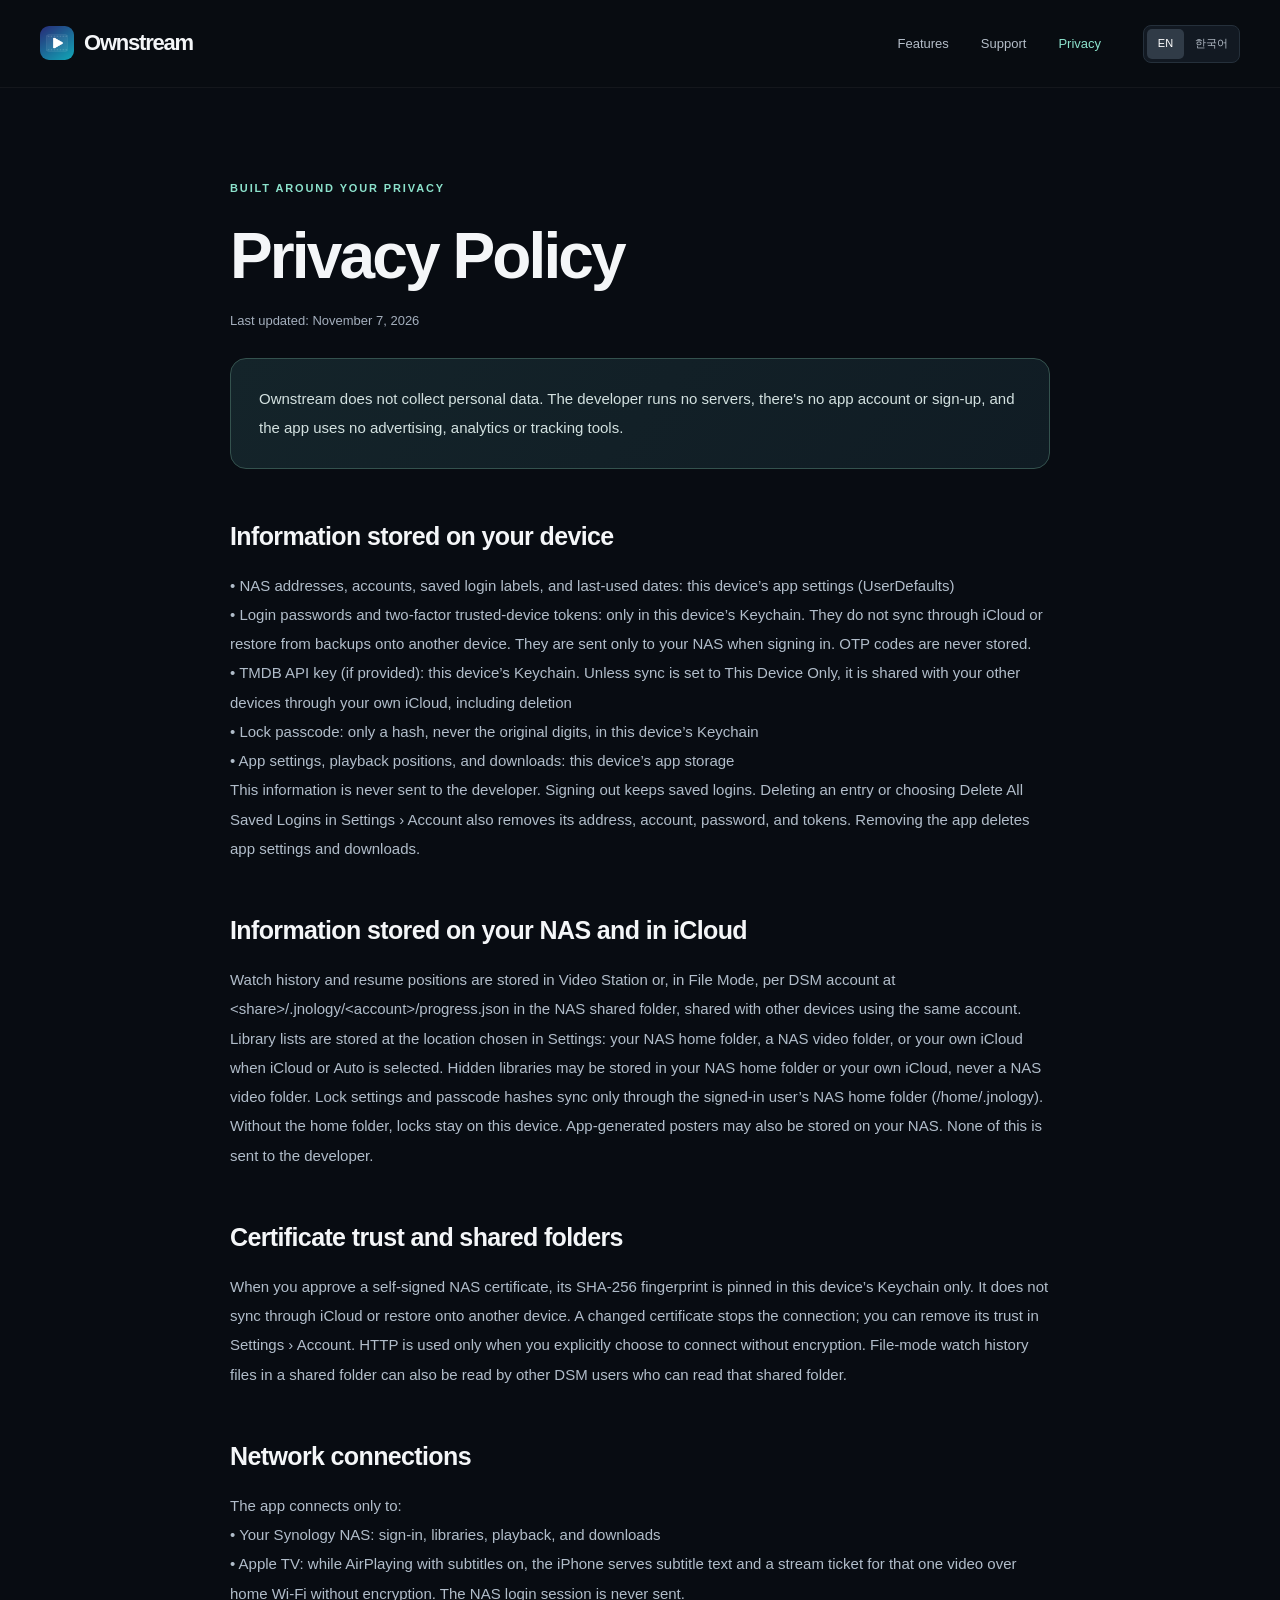
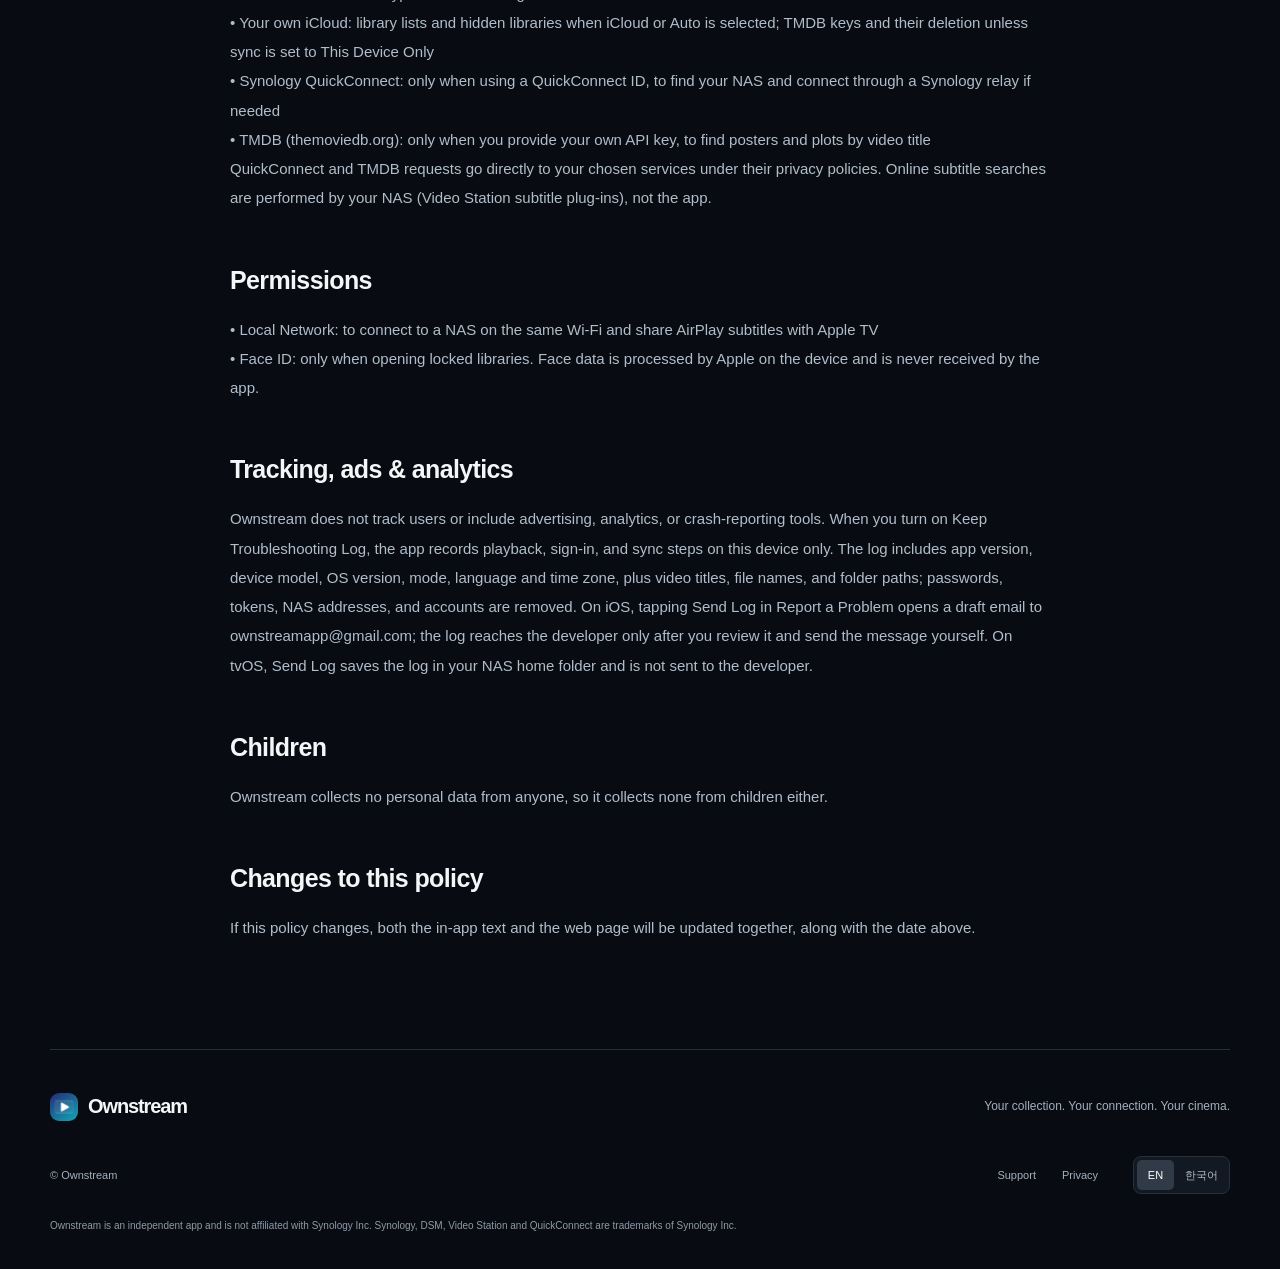
==== commit 99ecefd4: "Privacy/support: Send Log wording Co-Authored-By: Claude Opus 5.5 <noreply@anthropic.com> Claude-Ses" ====
--- a/privacy.html
+++ b/privacy.html
@@ -37,7 +37,7 @@
 • Face ID: only when opening locked libraries. Face data is processed by Apple on the device and is never received by the app.</p>
 
 <h2>Tracking, ads &amp; analytics</h2>
-<p>Ownstream does not track users or include advertising, analytics, or crash-reporting tools. When you turn on Keep Troubleshooting Log, the app records playback, sign-in, and sync steps on this device only. The log includes app version, device model, OS version, mode, language and time zone, plus video titles, file names, and folder paths; passwords, tokens, NAS addresses, and accounts are removed. On iOS, tapping Report a Problem opens a draft email to ownstreamapp@gmail.com; the log reaches the developer only after you review it and send the message yourself. On tvOS, Send Log saves the log in your NAS home folder and is not sent to the developer.</p>
+<p>Ownstream does not track users or include advertising, analytics, or crash-reporting tools. When you turn on Keep Troubleshooting Log, the app records playback, sign-in, and sync steps on this device only. The log includes app version, device model, OS version, mode, language and time zone, plus video titles, file names, and folder paths; passwords, tokens, NAS addresses, and accounts are removed. On iOS, tapping Send Log in Report a Problem opens a draft email to ownstreamapp@gmail.com; the log reaches the developer only after you review it and send the message yourself. On tvOS, Send Log saves the log in your NAS home folder and is not sent to the developer.</p>
 
 <h2>Children</h2>
 <p>Ownstream collects no personal data from anyone, so it collects none from children either.</p>
@@ -77,7 +77,7 @@
 • Face ID: 잠근 라이브러리를 열 때만. 얼굴 정보는 Apple이 기기 안에서 처리하며 앱은 받지 않습니다.</p>
 
 <h2>추적·광고·분석</h2>
-<p>Ownstream는 사용자를 추적하지 않고 광고·분석·크래시 수집 도구를 넣지 않았습니다. ‘문제 해결 기록 남기기’를 켜면 재생·로그인·동기화 과정을 이 기기에만 기록합니다. 기록에는 앱 버전, 기기 모델, OS 버전, 모드, 언어·시간대와 영상 제목·파일 이름·폴더 경로가 들어가며, 비밀번호·토큰·NAS 주소·계정은 지웁니다. iOS에서는 ‘문제 보내기’를 누르면 받는 사람이 ownstreamapp@gmail.com으로 채워진 메일 초안이 열리고, 사용자가 확인하고 직접 보낼 때만 개발자에게 전달됩니다. tvOS의 ‘기록 보내기’는 사용자의 NAS 홈 폴더에 기록을 저장하며 개발자에게 전송하지 않습니다.</p>
+<p>Ownstream는 사용자를 추적하지 않고 광고·분석·크래시 수집 도구를 넣지 않았습니다. ‘문제 해결 기록 남기기’를 켜면 재생·로그인·동기화 과정을 이 기기에만 기록합니다. 기록에는 앱 버전, 기기 모델, OS 버전, 모드, 언어·시간대와 영상 제목·파일 이름·폴더 경로가 들어가며, 비밀번호·토큰·NAS 주소·계정은 지웁니다. iOS에서는 ‘문제 보내기’에서 ‘기록 보내기’를 누르면 받는 사람이 ownstreamapp@gmail.com으로 채워진 메일 초안이 열리고, 사용자가 확인하고 직접 보낼 때만 개발자에게 전달됩니다. tvOS의 ‘기록 보내기’는 사용자의 NAS 홈 폴더에 기록을 저장하며 개발자에게 전송하지 않습니다.</p>
 
 <h2>어린이</h2>
 <p>Ownstream는 누구의 개인정보도 수집하지 않으므로 어린이의 개인정보도 수집하지 않습니다.</p>
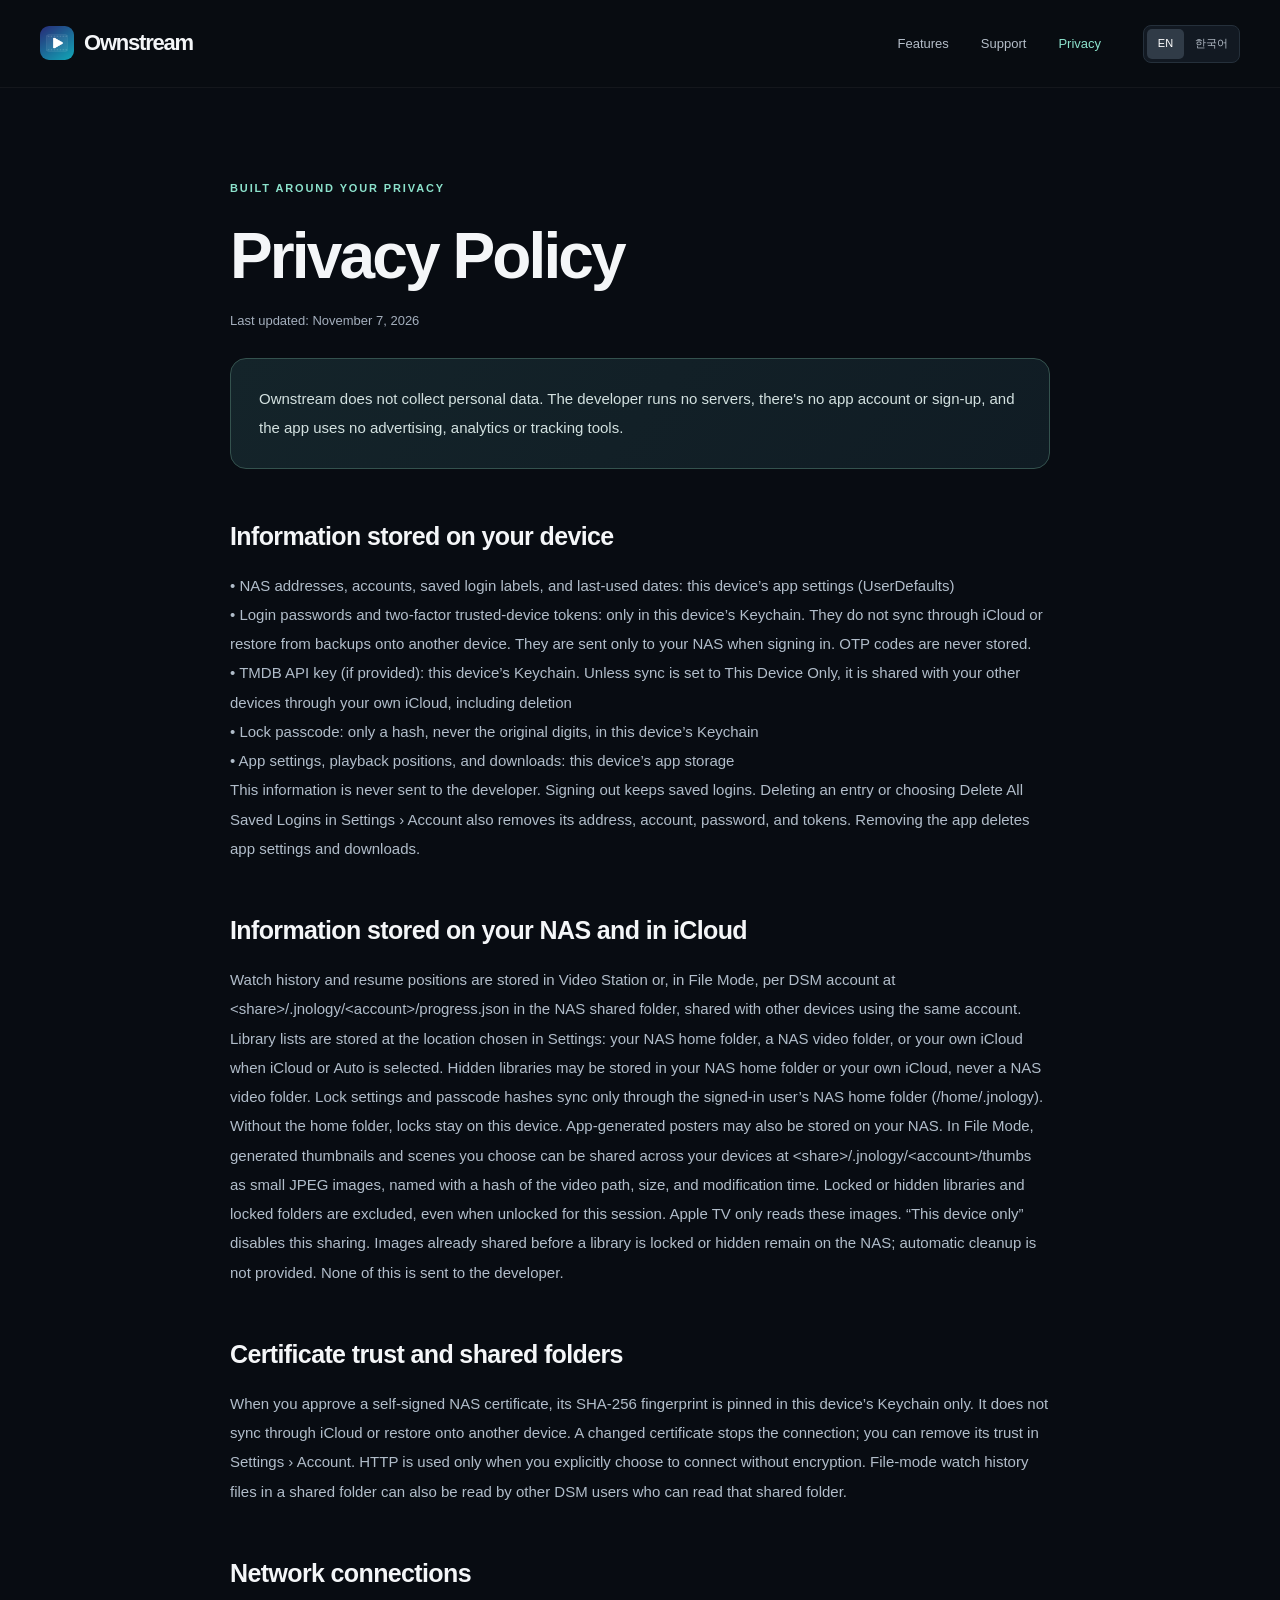
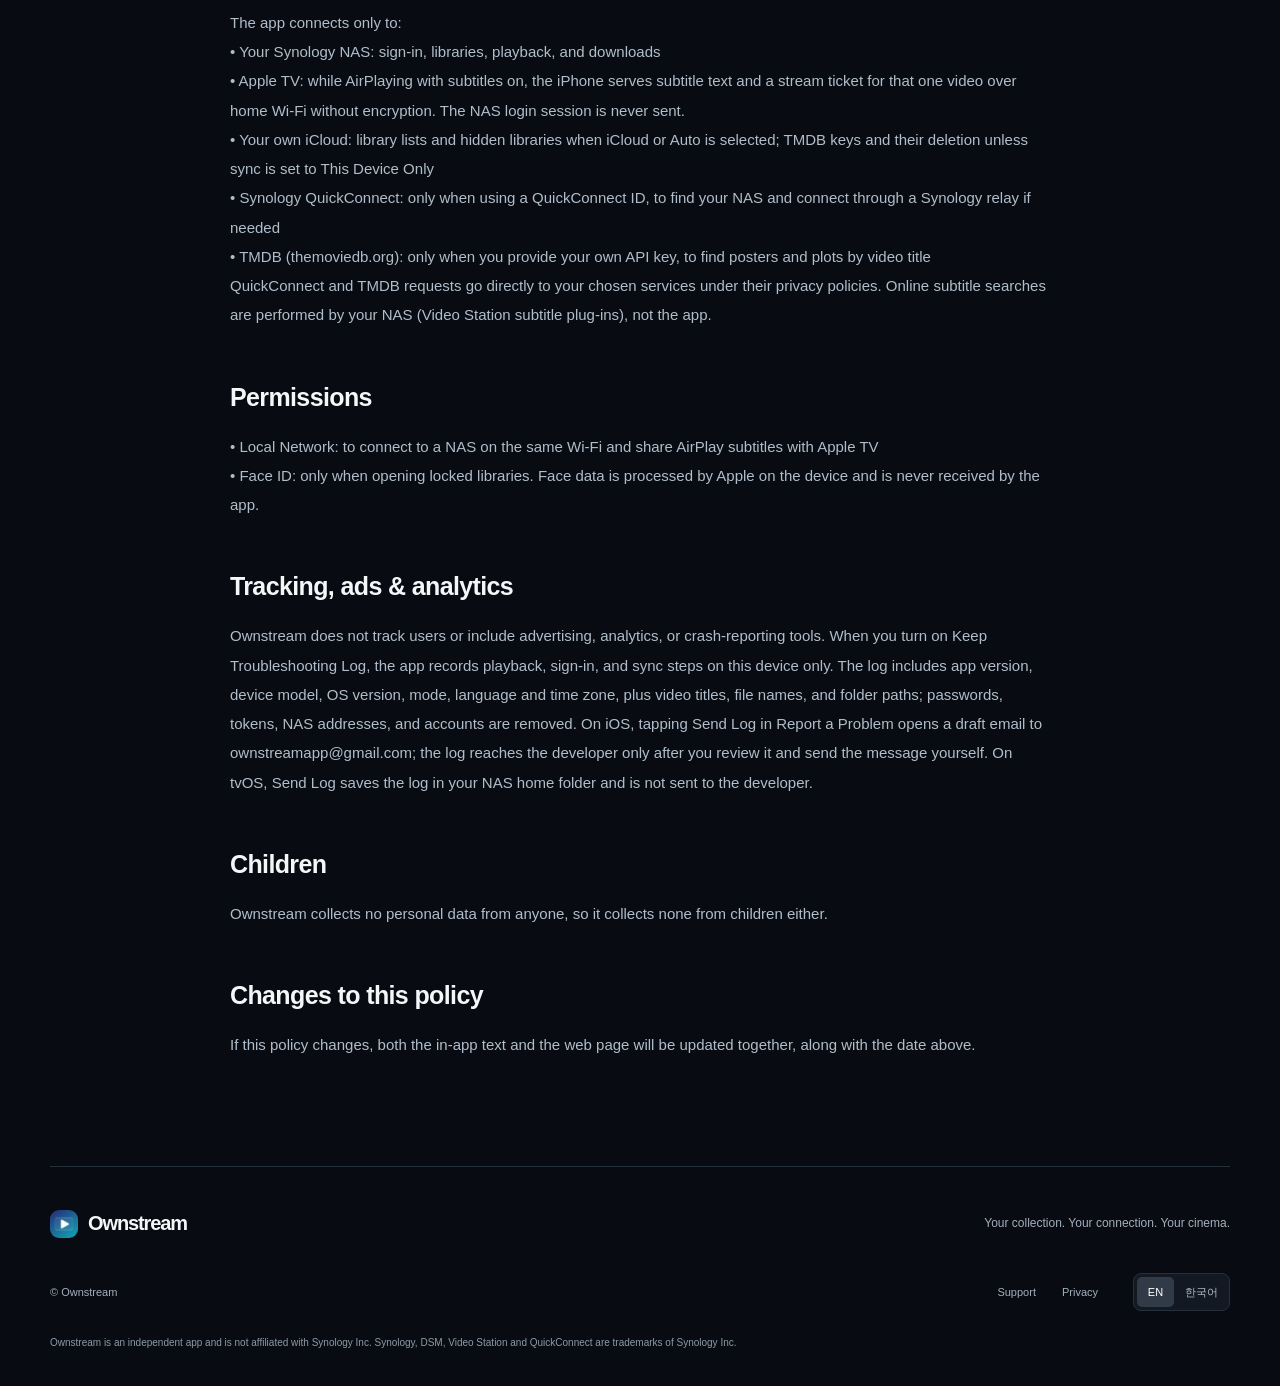
==== commit 70d38733: "Beta CTA on guide pages; beta-aware first step (app repo aaeeb23) Co-Authored-By: Claude Opus 5.5 <n" ====
--- a/privacy.html
+++ b/privacy.html
@@ -18,7 +18,7 @@
 This information is never sent to the developer. Signing out keeps saved logins. Deleting an entry or choosing Delete All Saved Logins in Settings › Account also removes its address, account, password, and tokens. Removing the app deletes app settings and downloads.</p>
 
 <h2>Information stored on your NAS and in iCloud</h2>
-<p>Watch history and resume positions are stored in Video Station or, in File Mode, per DSM account at &lt;share&gt;/.jnology/&lt;account&gt;/progress.json in the NAS shared folder, shared with other devices using the same account. Library lists are stored at the location chosen in Settings: your NAS home folder, a NAS video folder, or your own iCloud when iCloud or Auto is selected. Hidden libraries may be stored in your NAS home folder or your own iCloud, never a NAS video folder. Lock settings and passcode hashes sync only through the signed-in user’s NAS home folder (/home/.jnology). Without the home folder, locks stay on this device. App-generated posters may also be stored on your NAS. None of this is sent to the developer.</p>
+<p>Watch history and resume positions are stored in Video Station or, in File Mode, per DSM account at &lt;share&gt;/.jnology/&lt;account&gt;/progress.json in the NAS shared folder, shared with other devices using the same account. Library lists are stored at the location chosen in Settings: your NAS home folder, a NAS video folder, or your own iCloud when iCloud or Auto is selected. Hidden libraries may be stored in your NAS home folder or your own iCloud, never a NAS video folder. Lock settings and passcode hashes sync only through the signed-in user’s NAS home folder (/home/.jnology). Without the home folder, locks stay on this device. App-generated posters may also be stored on your NAS. In File Mode, generated thumbnails and scenes you choose can be shared across your devices at &lt;share&gt;/.jnology/&lt;account&gt;/thumbs as small JPEG images, named with a hash of the video path, size, and modification time. Locked or hidden libraries and locked folders are excluded, even when unlocked for this session. Apple TV only reads these images. “This device only” disables this sharing. Images already shared before a library is locked or hidden remain on the NAS; automatic cleanup is not provided. None of this is sent to the developer.</p>
 
 <h2>Certificate trust and shared folders</h2>
 <p>When you approve a self-signed NAS certificate, its SHA-256 fingerprint is pinned in this device’s Keychain only. It does not sync through iCloud or restore onto another device. A changed certificate stops the connection; you can remove its trust in Settings › Account. HTTP is used only when you explicitly choose to connect without encryption. File-mode watch history files in a shared folder can also be read by other DSM users who can read that shared folder.</p>
@@ -58,7 +58,7 @@
 이 정보는 개발자에게 보내지 않습니다. 로그아웃해도 저장한 로그인은 유지됩니다. 설정 › 계정에서 개별 삭제하거나 ‘저장한 로그인 모두 지우기’를 누르면 해당 주소·아이디와 비밀번호·토큰도 지워집니다. 앱을 지우면 앱 설정과 받아 둔 영상이 지워집니다.</p>
 
 <h2>NAS와 iCloud에 저장하는 정보</h2>
-<p>시청 기록과 이어보기 위치는 Video Station에 저장되거나, 파일 모드에서는 NAS 공유 폴더의 &lt;share&gt;/.jnology/&lt;account&gt;/progress.json에 DSM 계정별로 저장되어 같은 계정을 쓰는 다른 기기와 공유됩니다. 앱에서 만든 라이브러리 목록은 설정에서 고른 위치에 저장됩니다. NAS 홈 폴더나 NAS 영상 폴더를 쓸 수 있고, iCloud나 자동을 고르면 본인의 iCloud에도 저장될 수 있습니다. 숨김 목록은 NAS 홈 폴더나 본인의 iCloud에 저장될 수 있으며 NAS 영상 폴더에는 저장하지 않습니다. 잠금 설정과 비밀번호 해시를 다른 기기와 맞출 때는 로그인한 사용자의 NAS 홈 폴더(/home/.jnology)만 씁니다. 홈 폴더를 쓰지 않으면 잠금은 이 기기에만 저장됩니다. 앱이 만든 포스터도 NAS에 저장될 수 있습니다. 이 정보는 개발자에게 보내지 않습니다.</p>
+<p>시청 기록과 이어보기 위치는 Video Station에 저장되거나, 파일 모드에서는 NAS 공유 폴더의 &lt;share&gt;/.jnology/&lt;account&gt;/progress.json에 DSM 계정별로 저장되어 같은 계정을 쓰는 다른 기기와 공유됩니다. 앱에서 만든 라이브러리 목록은 설정에서 고른 위치에 저장됩니다. NAS 홈 폴더나 NAS 영상 폴더를 쓸 수 있고, iCloud나 자동을 고르면 본인의 iCloud에도 저장될 수 있습니다. 숨김 목록은 NAS 홈 폴더나 본인의 iCloud에 저장될 수 있으며 NAS 영상 폴더에는 저장하지 않습니다. 잠금 설정과 비밀번호 해시를 다른 기기와 맞출 때는 로그인한 사용자의 NAS 홈 폴더(/home/.jnology)만 씁니다. 홈 폴더를 쓰지 않으면 잠금은 이 기기에만 저장됩니다. 앱이 만든 포스터도 NAS에 저장될 수 있습니다. 파일 모드에서는 앱이 만든 썸네일과 사용자가 고른 장면을 작은 JPEG 이미지로 &lt;share&gt;/.jnology/&lt;account&gt;/thumbs에 저장하여 같은 계정의 기기끼리 공유할 수 있습니다. 파일 이름은 영상 경로·크기·수정 시각의 해시입니다. 잠금·숨김 라이브러리와 잠긴 폴더는 이번 실행에서 잠금을 풀었더라도 공유하지 않습니다. Apple TV는 읽기만 하며, “이 기기에만” 설정은 이 공유를 끕니다. 잠그거나 숨기기 전에 이미 공유된 이미지는 NAS에 남으며 자동 정리는 제공하지 않습니다. 이 정보는 개발자에게 보내지 않습니다.</p>
 
 <h2>인증서 신뢰와 공유 폴더</h2>
 <p>자체 서명 NAS 인증서를 승인하면 인증서의 SHA-256 지문을 이 기기 전용 Keychain에 고정합니다. iCloud로 동기화하거나 다른 기기로 복원하지 않습니다. 인증서가 바뀌면 연결을 중단하며 설정 › 계정에서 신뢰를 지울 수 있습니다. HTTP 연결은 사용자가 암호화 없이 연결을 직접 선택한 경우에만 사용합니다. 파일 모드의 공유 폴더 시청 기록 파일은 그 공유 폴더를 읽을 수 있는 다른 DSM 사용자도 열람할 수 있습니다.</p>
--- a/style.css
+++ b/style.css
@@ -310,6 +310,15 @@
 html[data-beta=on]:not([data-store=live]) .beta-note {
   display:block;
 }
+.beta-show {
+  display:none;
+}
+html[data-beta=on]:not([data-store=live]) .beta-show {
+  display:inline;
+}
+html[data-beta=on]:not([data-store=live]) .beta-hide {
+  display:none;
+}
 .hero .beta-note {
   max-width:100%;
   margin:14px auto 0;
@@ -378,6 +387,90 @@
   color:var(--muted);
   font-size:12px;
   line-height:1.5;
+}
+.beta-howto {
+  display:none;
+  max-width:min(34rem,100%);
+  width:100%;
+  margin:.5rem auto 0;
+  padding:0;
+  border:none;
+  font-size:.85rem;
+  line-height:1.5;
+  color:var(--muted);
+  text-align:left;
+  overflow-wrap:break-word;
+}
+html[data-beta=on]:not([data-store=live]) .beta-howto {
+  display:block;
+}
+.beta-howto>summary {
+  display:inline-flex;
+  align-items:center;
+  gap:.35rem;
+  padding:0;
+  font-size:inherit;
+  font-weight:400;
+  color:var(--muted);
+  list-style:none;
+  text-decoration:underline;
+  text-decoration-style:dotted;
+  text-underline-offset:3px;
+}
+.beta-howto>summary::-webkit-details-marker {
+  display:none;
+}
+.beta-howto>summary:hover {
+  color:var(--muted);
+  text-decoration-style:solid;
+}
+.beta-howto>summary::after {
+  content:"";
+  display:inline-block;
+  width:.4em;
+  height:.4em;
+  margin-left:.15em;
+  border-right:1.5px solid currentColor;
+  border-bottom:1.5px solid currentColor;
+  transform:rotate(-45deg);
+  transition:transform .2s;
+  flex-shrink:0;
+}
+.beta-howto[open]>summary::after {
+  transform:rotate(45deg);
+}
+.beta-howto-intro {
+  margin:.65rem 0 0;
+}
+.beta-howto-device {
+  margin:.75rem 0 .2rem;
+}
+.beta-howto-device strong {
+  font-weight:550;
+  color:var(--text);
+}
+.beta-howto ol {
+  margin:.25rem 0 .5rem;
+  padding-left:1.2rem;
+  display:flex;
+  flex-direction:column;
+  gap:.2rem;
+}
+.beta-howto a {
+  color:var(--accent);
+  text-decoration:underline;
+  text-underline-offset:3px;
+}
+.beta-howto a:hover {
+  color:var(--accent);
+}
+.final-cta .beta-howto {
+  margin-left:auto;
+  margin-right:auto;
+}
+html[lang=ko] .beta-howto {
+  word-break:keep-all;
+  overflow-wrap:break-word;
 }
 .trust-row {
   display:flex;
@@ -1540,6 +1633,10 @@
     margin-top:12px;
     padding-inline:4px;
   }
+  .beta-howto {
+    font-size:.8125rem;
+    padding-inline:4px;
+  }
   .final-cta .beta-cta {
     margin-top:16px;
     margin-left:0;
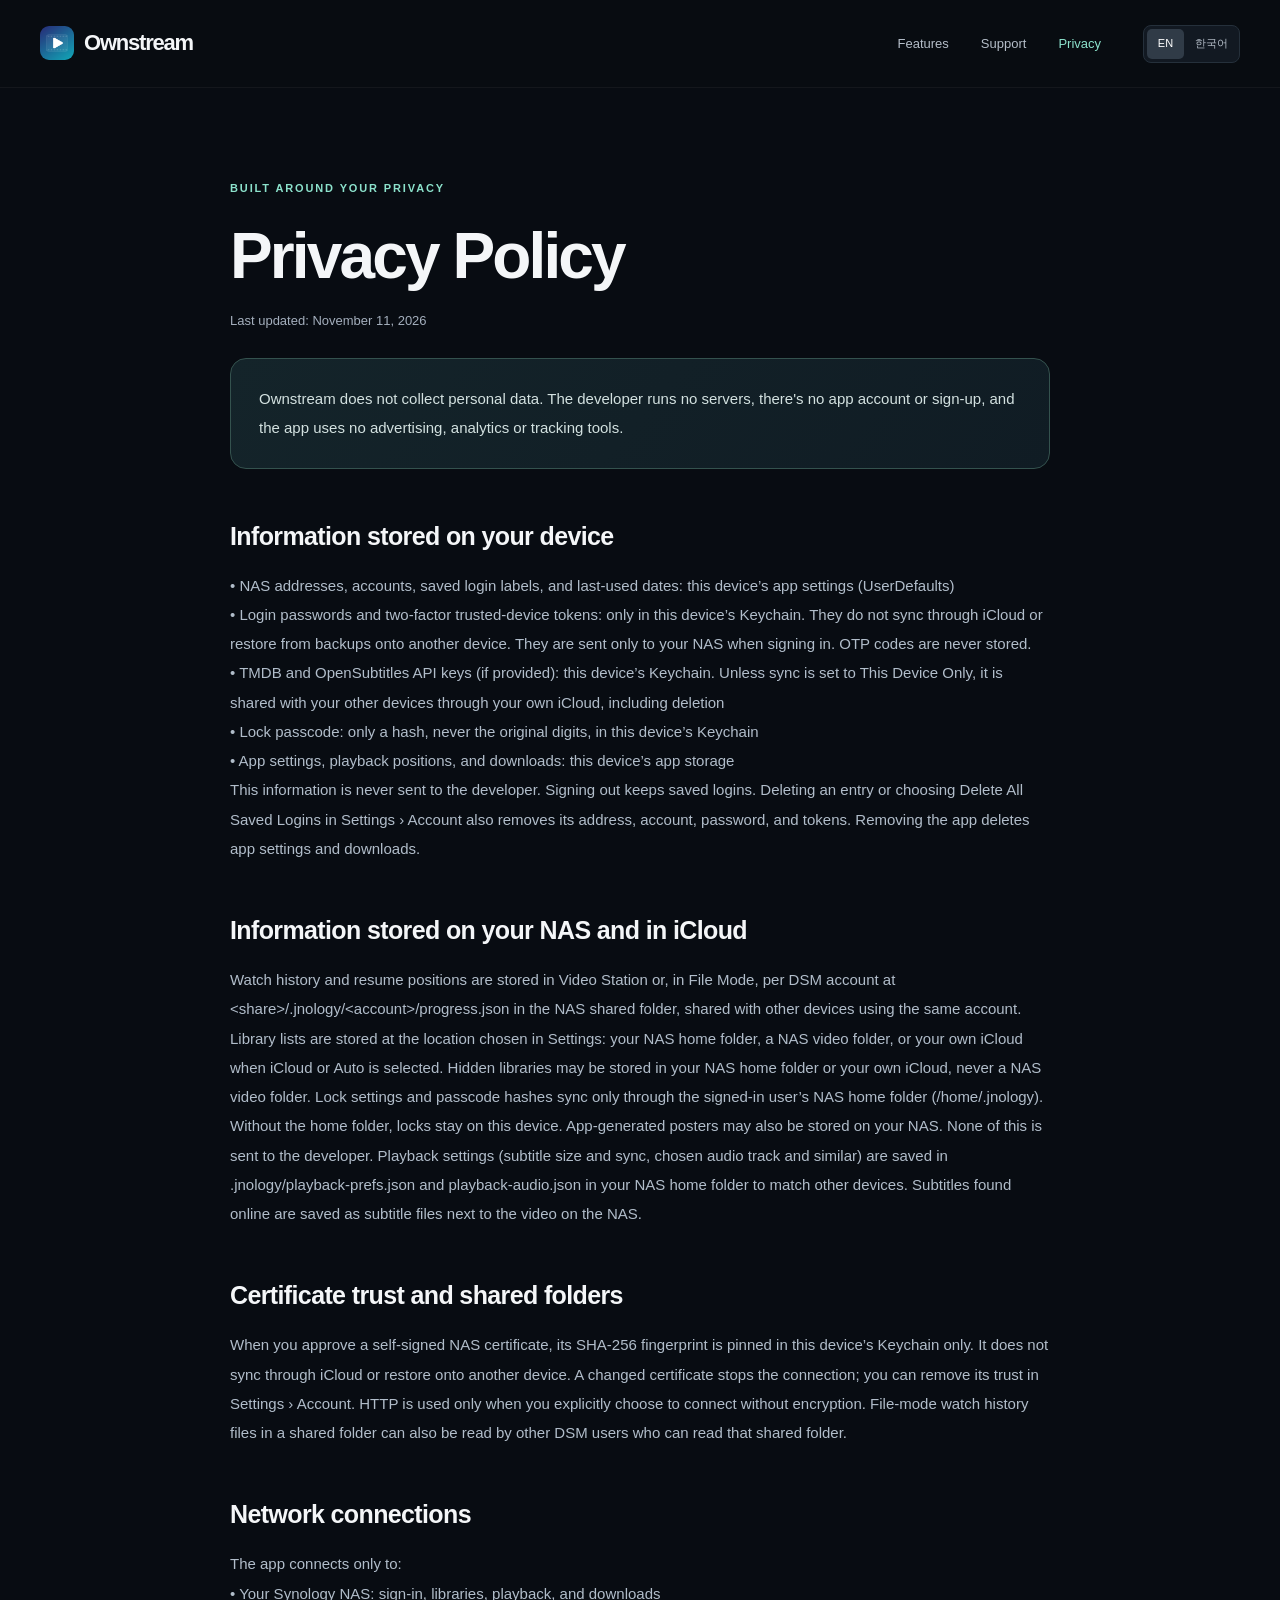
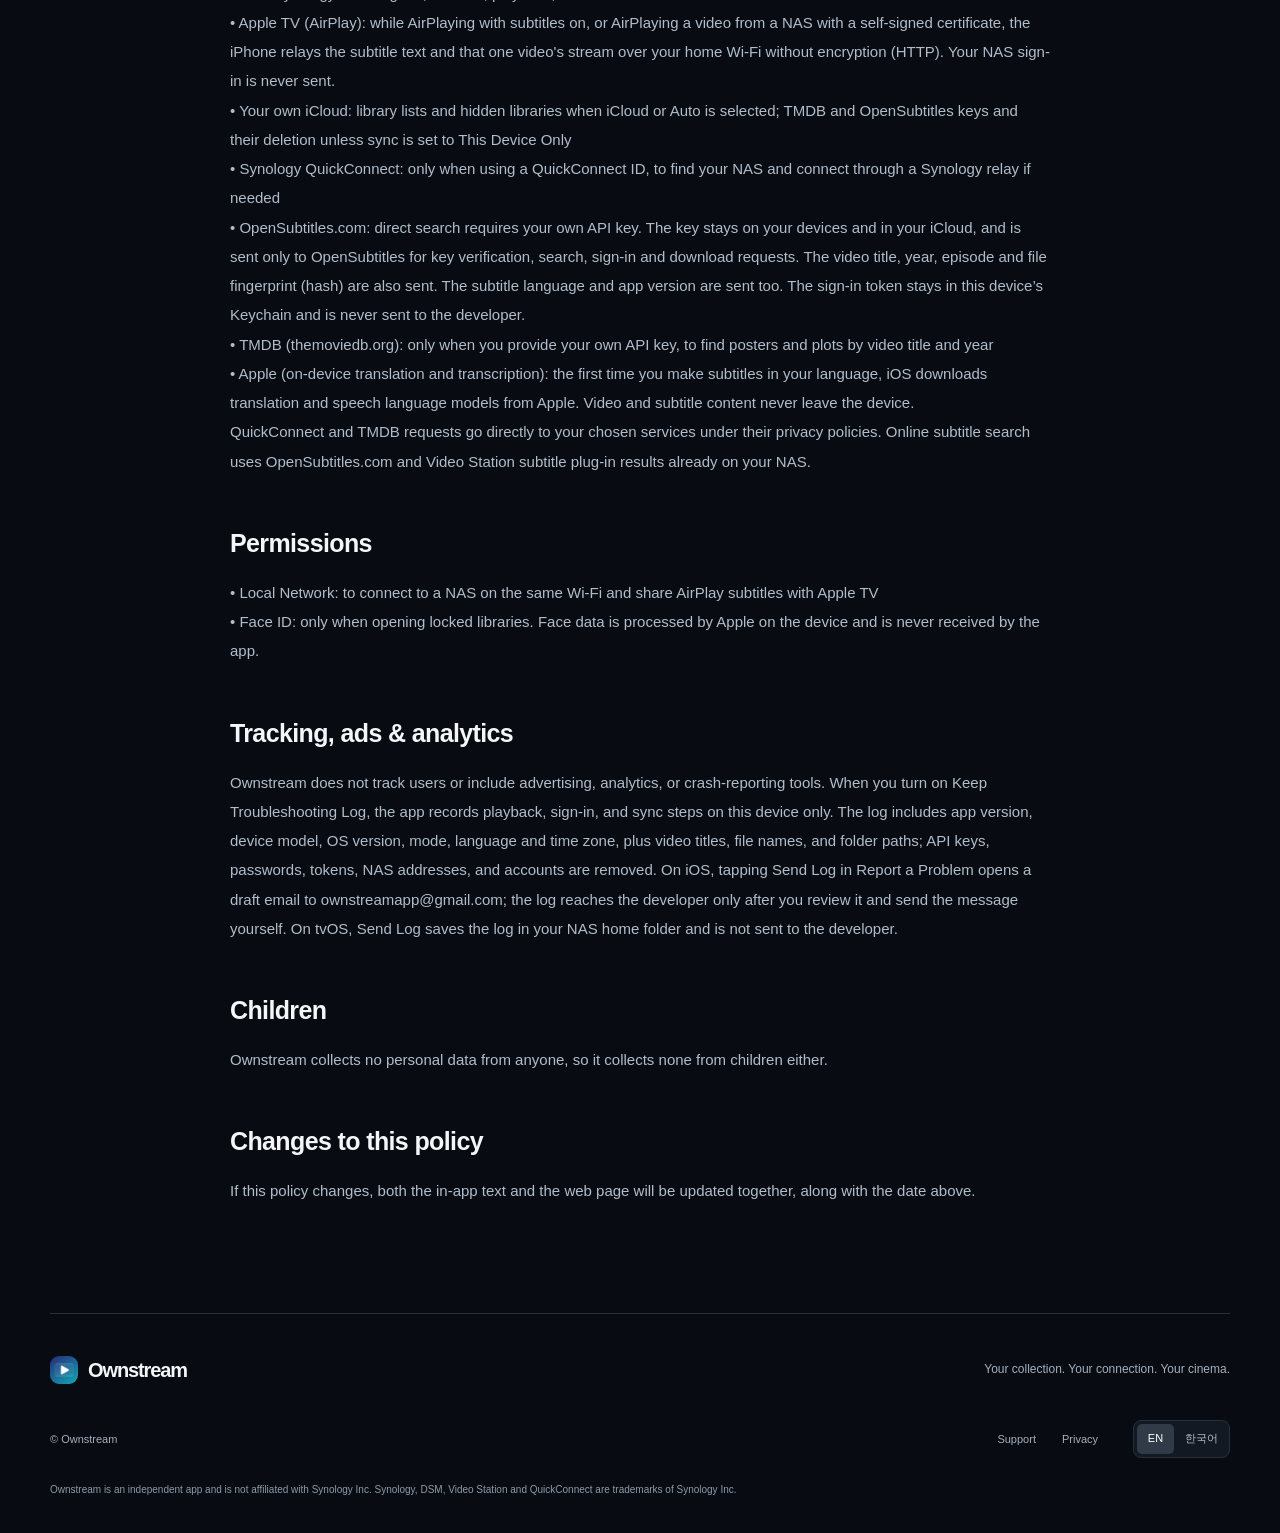
==== commit ceef2594: "Public beta opens with build 167: features through 167, privacy policy matches the app (last updated" ====
--- a/privacy.html
+++ b/privacy.html
@@ -6,19 +6,19 @@
 <meta name="twitter:card" content="summary_large_image"><meta name="twitter:title" content="Privacy Policy — Ownstream"><meta name="twitter:description" content="Ownstream does not collect personal data. Learn what stays on your devices, NAS and your own iCloud."><meta name="twitter:image" content="https://ownstream.app/assets/og.jpg"><meta name="twitter:image:alt" content="Ownstream on iPhone, iPad and Apple TV">
 <link rel="icon" type="image/png" sizes="32x32" href="assets/favicon.png"><link rel="apple-touch-icon" href="assets/apple-touch-icon.png"><link rel="stylesheet" href="style.css"><script src="lang.js"></script></head><body class="document-page"><a class="skip-link" href="#main"><span lang="en" data-i18n>Skip to content</span><span lang="ko" data-i18n>본문으로 건너뛰기</span></a><header class="site-header"><div class="header-inner"><a class="brand" href="./"><img src="assets/app-icon.png" alt="" width="34" height="34">Ownstream</a><nav aria-label="Main / 주요 메뉴"><a class="features-link" href="./#features"><span lang="en" data-i18n>Features</span><span lang="ko" data-i18n>주요 기능</span></a><a href="support.html" ><span lang="en" data-i18n>Support</span><span lang="ko" data-i18n>지원</span></a><a href="privacy.html" aria-current="page"><span lang="en" data-i18n>Privacy</span><span lang="ko" data-i18n>개인정보</span></a></nav><div class="lang-switch" role="group" aria-label="Language / 언어"><a href="?lang=en" lang="en" data-lang="en">EN</a><a href="?lang=ko" lang="ko" data-lang="ko">한국어</a></div></div></header><main id="main" class="document wrap"><p class="eyebrow"><span lang="en" data-i18n>BUILT AROUND YOUR PRIVACY</span><span lang="ko" data-i18n>개인정보 보호를 기본으로</span></p><!-- Original bilingual article content preserved. Keep privacy copy in sync with App/Store/AppInfoContent.swift. --><article lang="en" data-i18n>
 <h1>Privacy Policy</h1>
-<p class="updated">Last updated: November 7, 2026</p>
+<p class="updated">Last updated: November 11, 2026</p>
 <p class="summary">Ownstream does not collect personal data. The developer runs no servers, there's no app account or sign-up, and the app uses no advertising, analytics or tracking tools.</p>
 
 <h2>Information stored on your device</h2>
 <p>• NAS addresses, accounts, saved login labels, and last-used dates: this device’s app settings (UserDefaults)<br>
 • Login passwords and two-factor trusted-device tokens: only in this device’s Keychain. They do not sync through iCloud or restore from backups onto another device. They are sent only to your NAS when signing in. OTP codes are never stored.<br>
-• TMDB API key (if provided): this device’s Keychain. Unless sync is set to This Device Only, it is shared with your other devices through your own iCloud, including deletion<br>
+• TMDB and OpenSubtitles API keys (if provided): this device’s Keychain. Unless sync is set to This Device Only, it is shared with your other devices through your own iCloud, including deletion<br>
 • Lock passcode: only a hash, never the original digits, in this device’s Keychain<br>
 • App settings, playback positions, and downloads: this device’s app storage<br>
 This information is never sent to the developer. Signing out keeps saved logins. Deleting an entry or choosing Delete All Saved Logins in Settings › Account also removes its address, account, password, and tokens. Removing the app deletes app settings and downloads.</p>
 
 <h2>Information stored on your NAS and in iCloud</h2>
-<p>Watch history and resume positions are stored in Video Station or, in File Mode, per DSM account at &lt;share&gt;/.jnology/&lt;account&gt;/progress.json in the NAS shared folder, shared with other devices using the same account. Library lists are stored at the location chosen in Settings: your NAS home folder, a NAS video folder, or your own iCloud when iCloud or Auto is selected. Hidden libraries may be stored in your NAS home folder or your own iCloud, never a NAS video folder. Lock settings and passcode hashes sync only through the signed-in user’s NAS home folder (/home/.jnology). Without the home folder, locks stay on this device. App-generated posters may also be stored on your NAS. In File Mode, generated thumbnails and scenes you choose can be shared across your devices at &lt;share&gt;/.jnology/&lt;account&gt;/thumbs as small JPEG images, named with a hash of the video path, size, and modification time. Locked or hidden libraries and locked folders are excluded, even when unlocked for this session. Apple TV only reads these images. “This device only” disables this sharing. Images already shared before a library is locked or hidden remain on the NAS; automatic cleanup is not provided. None of this is sent to the developer.</p>
+<p>Watch history and resume positions are stored in Video Station or, in File Mode, per DSM account at &lt;share&gt;/.jnology/&lt;account&gt;/progress.json in the NAS shared folder, shared with other devices using the same account. Library lists are stored at the location chosen in Settings: your NAS home folder, a NAS video folder, or your own iCloud when iCloud or Auto is selected. Hidden libraries may be stored in your NAS home folder or your own iCloud, never a NAS video folder. Lock settings and passcode hashes sync only through the signed-in user’s NAS home folder (/home/.jnology). Without the home folder, locks stay on this device. App-generated posters may also be stored on your NAS. None of this is sent to the developer. Playback settings (subtitle size and sync, chosen audio track and similar) are saved in .jnology/playback-prefs.json and playback-audio.json in your NAS home folder to match other devices. Subtitles found online are saved as subtitle files next to the video on the NAS.</p>
 
 <h2>Certificate trust and shared folders</h2>
 <p>When you approve a self-signed NAS certificate, its SHA-256 fingerprint is pinned in this device’s Keychain only. It does not sync through iCloud or restore onto another device. A changed certificate stops the connection; you can remove its trust in Settings › Account. HTTP is used only when you explicitly choose to connect without encryption. File-mode watch history files in a shared folder can also be read by other DSM users who can read that shared folder.</p>
@@ -26,18 +26,20 @@
 <h2>Network connections</h2>
 <p>The app connects only to:<br>
 • Your Synology NAS: sign-in, libraries, playback, and downloads<br>
-• Apple TV: while AirPlaying with subtitles on, the iPhone serves subtitle text and a stream ticket for that one video over home Wi-Fi without encryption. The NAS login session is never sent.<br>
-• Your own iCloud: library lists and hidden libraries when iCloud or Auto is selected; TMDB keys and their deletion unless sync is set to This Device Only<br>
+• Apple TV (AirPlay): while AirPlaying with subtitles on, or AirPlaying a video from a NAS with a self-signed certificate, the iPhone relays the subtitle text and that one video's stream over your home Wi-Fi without encryption (HTTP). Your NAS sign-in is never sent.<br>
+• Your own iCloud: library lists and hidden libraries when iCloud or Auto is selected; TMDB and OpenSubtitles keys and their deletion unless sync is set to This Device Only<br>
 • Synology QuickConnect: only when using a QuickConnect ID, to find your NAS and connect through a Synology relay if needed<br>
-• TMDB (themoviedb.org): only when you provide your own API key, to find posters and plots by video title<br>
-QuickConnect and TMDB requests go directly to your chosen services under their privacy policies. Online subtitle searches are performed by your NAS (Video Station subtitle plug-ins), not the app.</p>
+• OpenSubtitles.com: direct search requires your own API key. The key stays on your devices and in your iCloud, and is sent only to OpenSubtitles for key verification, search, sign-in and download requests. The video title, year, episode and file fingerprint (hash) are also sent. The subtitle language and app version are sent too. The sign-in token stays in this device’s Keychain and is never sent to the developer.<br>
+• TMDB (themoviedb.org): only when you provide your own API key, to find posters and plots by video title and year<br>
+• Apple (on-device translation and transcription): the first time you make subtitles in your language, iOS downloads translation and speech language models from Apple. Video and subtitle content never leave the device.<br>
+QuickConnect and TMDB requests go directly to your chosen services under their privacy policies. Online subtitle search uses OpenSubtitles.com and Video Station subtitle plug-in results already on your NAS.</p>
 
 <h2>Permissions</h2>
 <p>• Local Network: to connect to a NAS on the same Wi-Fi and share AirPlay subtitles with Apple TV<br>
 • Face ID: only when opening locked libraries. Face data is processed by Apple on the device and is never received by the app.</p>
 
 <h2>Tracking, ads &amp; analytics</h2>
-<p>Ownstream does not track users or include advertising, analytics, or crash-reporting tools. When you turn on Keep Troubleshooting Log, the app records playback, sign-in, and sync steps on this device only. The log includes app version, device model, OS version, mode, language and time zone, plus video titles, file names, and folder paths; passwords, tokens, NAS addresses, and accounts are removed. On iOS, tapping Send Log in Report a Problem opens a draft email to ownstreamapp@gmail.com; the log reaches the developer only after you review it and send the message yourself. On tvOS, Send Log saves the log in your NAS home folder and is not sent to the developer.</p>
+<p>Ownstream does not track users or include advertising, analytics, or crash-reporting tools. When you turn on Keep Troubleshooting Log, the app records playback, sign-in, and sync steps on this device only. The log includes app version, device model, OS version, mode, language and time zone, plus video titles, file names, and folder paths; API keys, passwords, tokens, NAS addresses, and accounts are removed. On iOS, tapping Send Log in Report a Problem opens a draft email to ownstreamapp@gmail.com; the log reaches the developer only after you review it and send the message yourself. On tvOS, Send Log saves the log in your NAS home folder and is not sent to the developer.</p>
 
 <h2>Children</h2>
 <p>Ownstream collects no personal data from anyone, so it collects none from children either.</p>
@@ -46,19 +48,19 @@
 <p>If this policy changes, both the in-app text and the web page will be updated together, along with the date above.</p>
 </article><article lang="ko" data-i18n>
 <h1>개인정보 처리방침</h1>
-<p class="updated">최종 수정일: 2026년 11월 7일</p>
+<p class="updated">최종 수정일: 2026년 11월 11일</p>
 <p class="summary">Ownstream는 개인정보를 수집하지 않습니다. 개발자가 운영하는 서버가 없고, 앱 계정이나 회원 가입이 없으며, 광고·분석·추적 도구를 쓰지 않습니다.</p>
 
 <h2>기기에 저장하는 정보</h2>
 <p>• NAS 주소·아이디·저장한 로그인 이름·사용 시각: 이 기기의 앱 설정(UserDefaults)<br>
 • 로그인 비밀번호와 2단계 인증 신뢰 기기 토큰: 이 기기 전용 Keychain에만 저장. iCloud로 동기화하거나 다른 기기에 백업 복원하지 않습니다. 로그인할 때 본인의 NAS로만 보내며 OTP 코드는 저장하지 않습니다.<br>
-• TMDB API 키(넣은 경우): 이 기기의 Keychain. 동기화가 ‘이 기기에만’이 아니면 본인의 iCloud로 다른 기기와 공유되며, 삭제도 공유<br>
+• TMDB·OpenSubtitles API 키(넣은 경우): 이 기기의 Keychain. 동기화가 ‘이 기기에만’이 아니면 본인의 iCloud로 다른 기기와 공유되며, 삭제도 공유<br>
 • 잠금 비밀번호: 원래 숫자가 아닌 해시값만 이 기기의 Keychain<br>
 • 앱 설정, 재생 위치, 받아 둔 영상: 이 기기의 앱 저장 공간<br>
 이 정보는 개발자에게 보내지 않습니다. 로그아웃해도 저장한 로그인은 유지됩니다. 설정 › 계정에서 개별 삭제하거나 ‘저장한 로그인 모두 지우기’를 누르면 해당 주소·아이디와 비밀번호·토큰도 지워집니다. 앱을 지우면 앱 설정과 받아 둔 영상이 지워집니다.</p>
 
 <h2>NAS와 iCloud에 저장하는 정보</h2>
-<p>시청 기록과 이어보기 위치는 Video Station에 저장되거나, 파일 모드에서는 NAS 공유 폴더의 &lt;share&gt;/.jnology/&lt;account&gt;/progress.json에 DSM 계정별로 저장되어 같은 계정을 쓰는 다른 기기와 공유됩니다. 앱에서 만든 라이브러리 목록은 설정에서 고른 위치에 저장됩니다. NAS 홈 폴더나 NAS 영상 폴더를 쓸 수 있고, iCloud나 자동을 고르면 본인의 iCloud에도 저장될 수 있습니다. 숨김 목록은 NAS 홈 폴더나 본인의 iCloud에 저장될 수 있으며 NAS 영상 폴더에는 저장하지 않습니다. 잠금 설정과 비밀번호 해시를 다른 기기와 맞출 때는 로그인한 사용자의 NAS 홈 폴더(/home/.jnology)만 씁니다. 홈 폴더를 쓰지 않으면 잠금은 이 기기에만 저장됩니다. 앱이 만든 포스터도 NAS에 저장될 수 있습니다. 파일 모드에서는 앱이 만든 썸네일과 사용자가 고른 장면을 작은 JPEG 이미지로 &lt;share&gt;/.jnology/&lt;account&gt;/thumbs에 저장하여 같은 계정의 기기끼리 공유할 수 있습니다. 파일 이름은 영상 경로·크기·수정 시각의 해시입니다. 잠금·숨김 라이브러리와 잠긴 폴더는 이번 실행에서 잠금을 풀었더라도 공유하지 않습니다. Apple TV는 읽기만 하며, “이 기기에만” 설정은 이 공유를 끕니다. 잠그거나 숨기기 전에 이미 공유된 이미지는 NAS에 남으며 자동 정리는 제공하지 않습니다. 이 정보는 개발자에게 보내지 않습니다.</p>
+<p>시청 기록과 이어보기 위치는 Video Station에 저장되거나, 파일 모드에서는 NAS 공유 폴더의 &lt;share&gt;/.jnology/&lt;account&gt;/progress.json에 DSM 계정별로 저장되어 같은 계정을 쓰는 다른 기기와 공유됩니다. 앱에서 만든 라이브러리 목록은 설정에서 고른 위치에 저장됩니다. NAS 홈 폴더나 NAS 영상 폴더를 쓸 수 있고, iCloud나 자동을 고르면 본인의 iCloud에도 저장될 수 있습니다. 숨김 목록은 NAS 홈 폴더나 본인의 iCloud에 저장될 수 있으며 NAS 영상 폴더에는 저장하지 않습니다. 잠금 설정과 비밀번호 해시를 다른 기기와 맞출 때는 로그인한 사용자의 NAS 홈 폴더(/home/.jnology)만 씁니다. 홈 폴더를 쓰지 않으면 잠금은 이 기기에만 저장됩니다. 앱이 만든 포스터도 NAS에 저장될 수 있습니다. 이 정보는 개발자에게 보내지 않습니다. 재생 설정(자막 크기·싱크, 고른 음성 트랙 등)은 NAS 홈 폴더의 .jnology/playback-prefs.json과 playback-audio.json에 저장해 다른 기기와 맞춥니다. 인터넷에서 찾은 자막은 NAS의 영상 옆에 자막 파일로 저장합니다.</p>
 
 <h2>인증서 신뢰와 공유 폴더</h2>
 <p>자체 서명 NAS 인증서를 승인하면 인증서의 SHA-256 지문을 이 기기 전용 Keychain에 고정합니다. iCloud로 동기화하거나 다른 기기로 복원하지 않습니다. 인증서가 바뀌면 연결을 중단하며 설정 › 계정에서 신뢰를 지울 수 있습니다. HTTP 연결은 사용자가 암호화 없이 연결을 직접 선택한 경우에만 사용합니다. 파일 모드의 공유 폴더 시청 기록 파일은 그 공유 폴더를 읽을 수 있는 다른 DSM 사용자도 열람할 수 있습니다.</p>
@@ -66,18 +68,20 @@
 <h2>네트워크 연결</h2>
 <p>앱은 다음 곳에만 연결합니다.<br>
 • 사용자의 Synology NAS: 로그인, 라이브러리, 재생, 다운로드<br>
-• Apple TV: 자막을 켜고 AirPlay하는 동안 iPhone이 자막 텍스트와 해당 영상 하나의 스트림 티켓을 집 안 Wi-Fi에서 암호화 없이 제공합니다. NAS 로그인 세션은 보내지 않습니다.<br>
-• 본인의 iCloud: iCloud나 자동을 고른 경우 라이브러리 목록과 숨김 목록 저장. ‘이 기기에만’이 아니면 TMDB 키와 삭제 여부도 공유<br>
+• Apple TV(AirPlay): 자막을 켜고 AirPlay하거나 자체 서명 인증서 NAS의 영상을 AirPlay하는 동안, iPhone이 집 안 Wi-Fi에서 자막 텍스트와 해당 영상 하나의 스트림을 암호화 없이(HTTP) 중계합니다. NAS 로그인 정보는 보내지 않습니다.<br>
+• 본인의 iCloud: iCloud나 자동을 고른 경우 라이브러리 목록과 숨김 목록 저장. ‘이 기기에만’이 아니면 TMDB·OpenSubtitles 키와 삭제 여부도 공유<br>
 • Synology QuickConnect: QuickConnect ID로 로그인한 경우에만. NAS 주소를 찾고, 필요하면 Synology 중계 서버를 거쳐 연결합니다.<br>
-• TMDB(themoviedb.org): 사용자가 본인 API 키를 넣은 경우에만. 영상 제목으로 포스터와 줄거리를 찾습니다.<br>
-QuickConnect와 TMDB로 가는 요청은 사용자가 고른 서비스로 직접 가며, 각 회사의 개인정보 처리방침을 따릅니다. 인터넷 자막 찾기는 앱이 아니라 사용자의 NAS(Video Station 자막 플러그인)가 합니다.</p>
+• OpenSubtitles.com: 사용자가 본인 API 키를 넣은 경우 직접 자막을 찾습니다. 키는 본인의 기기와 iCloud에만 보관하며, 키 확인·검색·로그인·다운로드 요청 때 OpenSubtitles로만 보냅니다. 영상 제목·연도·회차와 파일 지문(해시)도 보냅니다. 찾는 자막 언어와 앱 버전도 함께 보냅니다. 로그인 토큰은 이 기기 전용 Keychain에만 저장하며 개발자에게 보내지 않습니다.<br>
+• TMDB(themoviedb.org): 사용자가 본인 API 키를 넣은 경우에만. 영상 제목과 연도로 포스터와 줄거리를 찾습니다.<br>
+• Apple(기기 안 번역·받아쓰기): 내 언어 자막 만들기를 처음 쓸 때 iOS가 Apple에서 번역·받아쓰기 언어 모델을 받습니다. 영상과 자막 내용은 기기 밖으로 보내지 않습니다.<br>
+QuickConnect와 TMDB로 가는 요청은 사용자가 고른 서비스로 직접 가며, 각 회사의 개인정보 처리방침을 따릅니다. 인터넷 자막 찾기는 OpenSubtitles.com과, 이미 NAS에 받아 둔 Video Station 자막 플러그인 결과를 사용합니다.</p>
 
 <h2>권한</h2>
 <p>• 로컬 네트워크: 같은 Wi-Fi의 NAS에 연결하고 AirPlay 자막을 Apple TV와 공유하기 위해<br>
 • Face ID: 잠근 라이브러리를 열 때만. 얼굴 정보는 Apple이 기기 안에서 처리하며 앱은 받지 않습니다.</p>
 
 <h2>추적·광고·분석</h2>
-<p>Ownstream는 사용자를 추적하지 않고 광고·분석·크래시 수집 도구를 넣지 않았습니다. ‘문제 해결 기록 남기기’를 켜면 재생·로그인·동기화 과정을 이 기기에만 기록합니다. 기록에는 앱 버전, 기기 모델, OS 버전, 모드, 언어·시간대와 영상 제목·파일 이름·폴더 경로가 들어가며, 비밀번호·토큰·NAS 주소·계정은 지웁니다. iOS에서는 ‘문제 보내기’에서 ‘기록 보내기’를 누르면 받는 사람이 ownstreamapp@gmail.com으로 채워진 메일 초안이 열리고, 사용자가 확인하고 직접 보낼 때만 개발자에게 전달됩니다. tvOS의 ‘기록 보내기’는 사용자의 NAS 홈 폴더에 기록을 저장하며 개발자에게 전송하지 않습니다.</p>
+<p>Ownstream는 사용자를 추적하지 않고 광고·분석·크래시 수집 도구를 넣지 않았습니다. ‘문제 해결 기록 남기기’를 켜면 재생·로그인·동기화 과정을 이 기기에만 기록합니다. 기록에는 앱 버전, 기기 모델, OS 버전, 모드, 언어·시간대와 영상 제목·파일 이름·폴더 경로가 들어가며, API 키·비밀번호·토큰·NAS 주소·계정은 지웁니다. iOS에서는 ‘문제 보내기’에서 ‘기록 보내기’를 누르면 받는 사람이 ownstreamapp@gmail.com으로 채워진 메일 초안이 열리고, 사용자가 확인하고 직접 보낼 때만 개발자에게 전달됩니다. tvOS의 ‘기록 보내기’는 사용자의 NAS 홈 폴더에 기록을 저장하며 개발자에게 전송하지 않습니다.</p>
 
 <h2>어린이</h2>
 <p>Ownstream는 누구의 개인정보도 수집하지 않으므로 어린이의 개인정보도 수집하지 않습니다.</p>
--- a/style.css
+++ b/style.css
@@ -388,6 +388,29 @@
   font-size:12px;
   line-height:1.5;
 }
+.download-actions .beta-note.beta-tv-note { margin:2px auto 0; text-wrap:balance; overflow-wrap:break-word; }
+.setup-note {
+  width:100%;
+  max-width:520px;
+  margin:14px auto 0;
+  padding:0;
+  color:var(--muted);
+  font-size:13px;
+  line-height:1.55;
+  text-align:center;
+  text-wrap:balance;
+  overflow-wrap:break-word;
+}
+.setup-note strong {
+  font-weight:550;
+  color:var(--text);
+}
+.final-cta>p.setup-note:not(.eyebrow) {
+  margin:14px auto 0;
+  color:var(--muted);
+  font-size:13px;
+  line-height:1.55;
+}
 .beta-howto {
   display:none;
   max-width:min(34rem,100%);
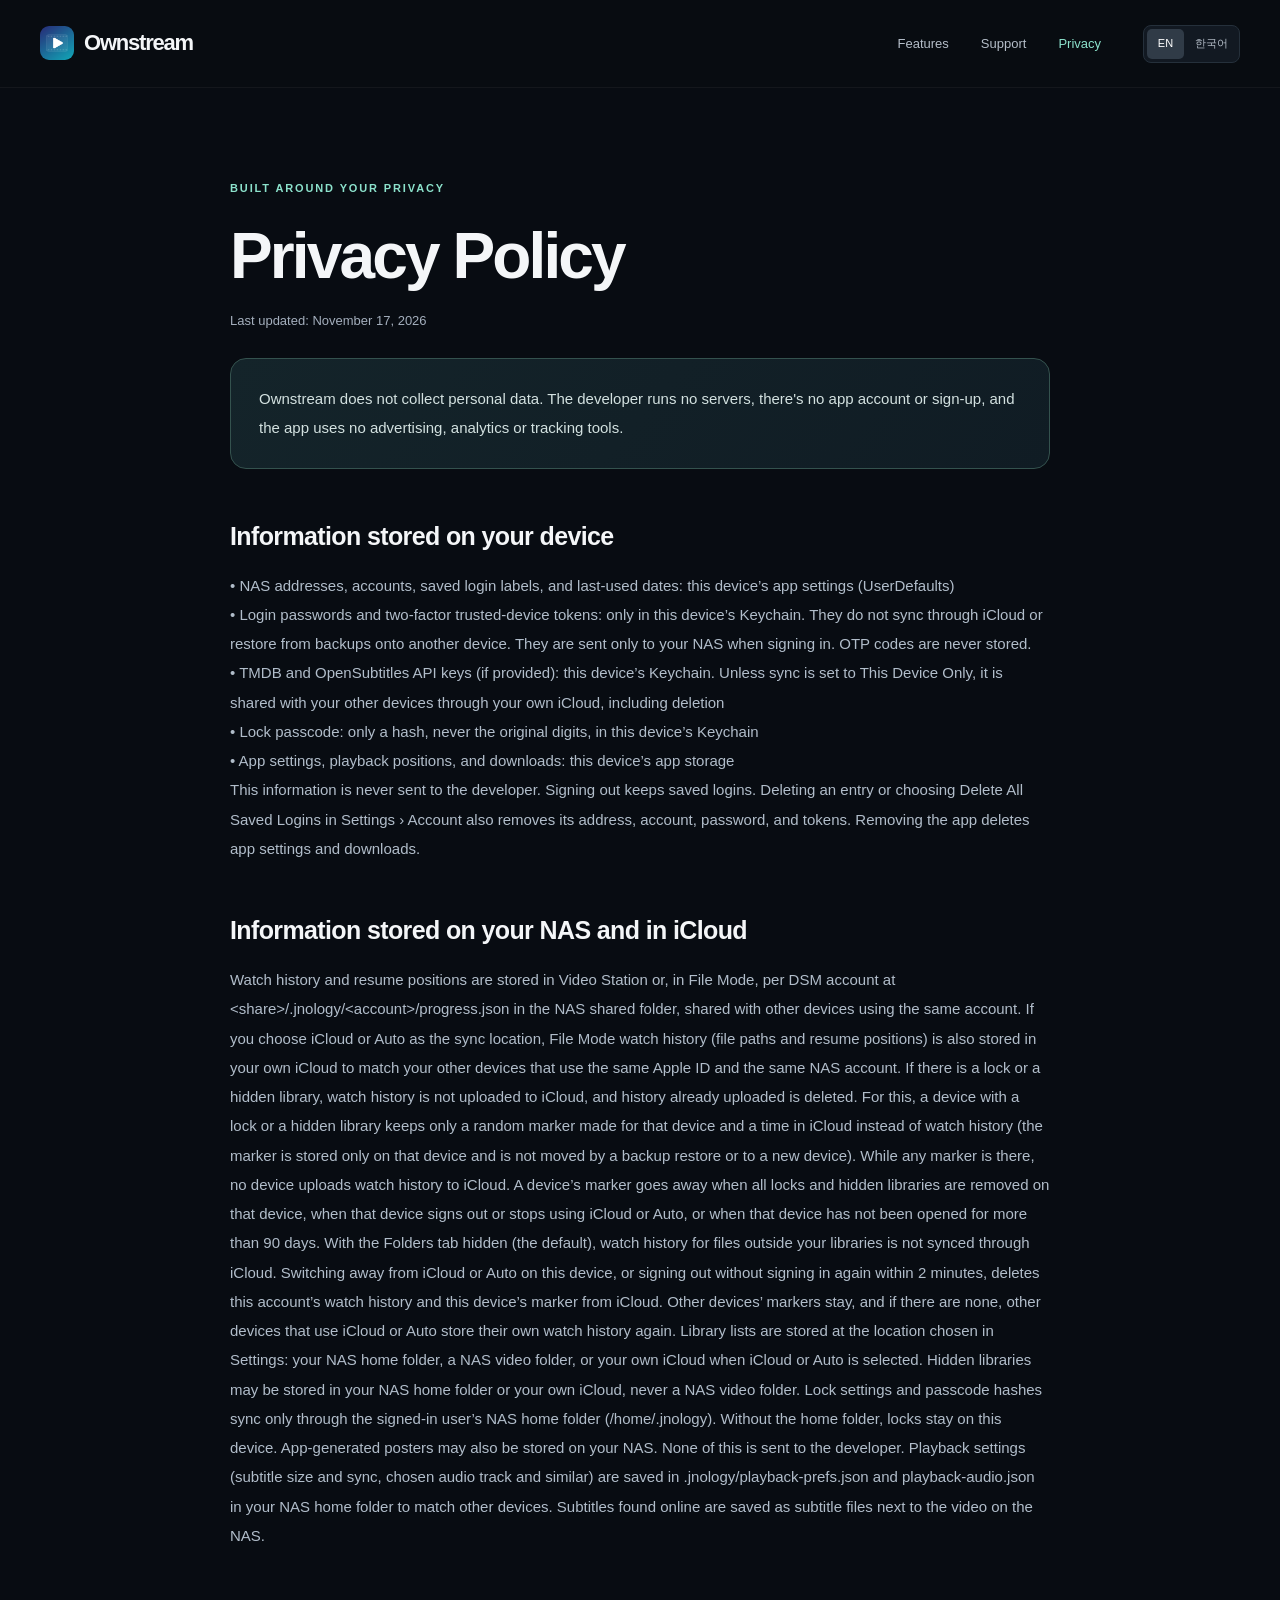
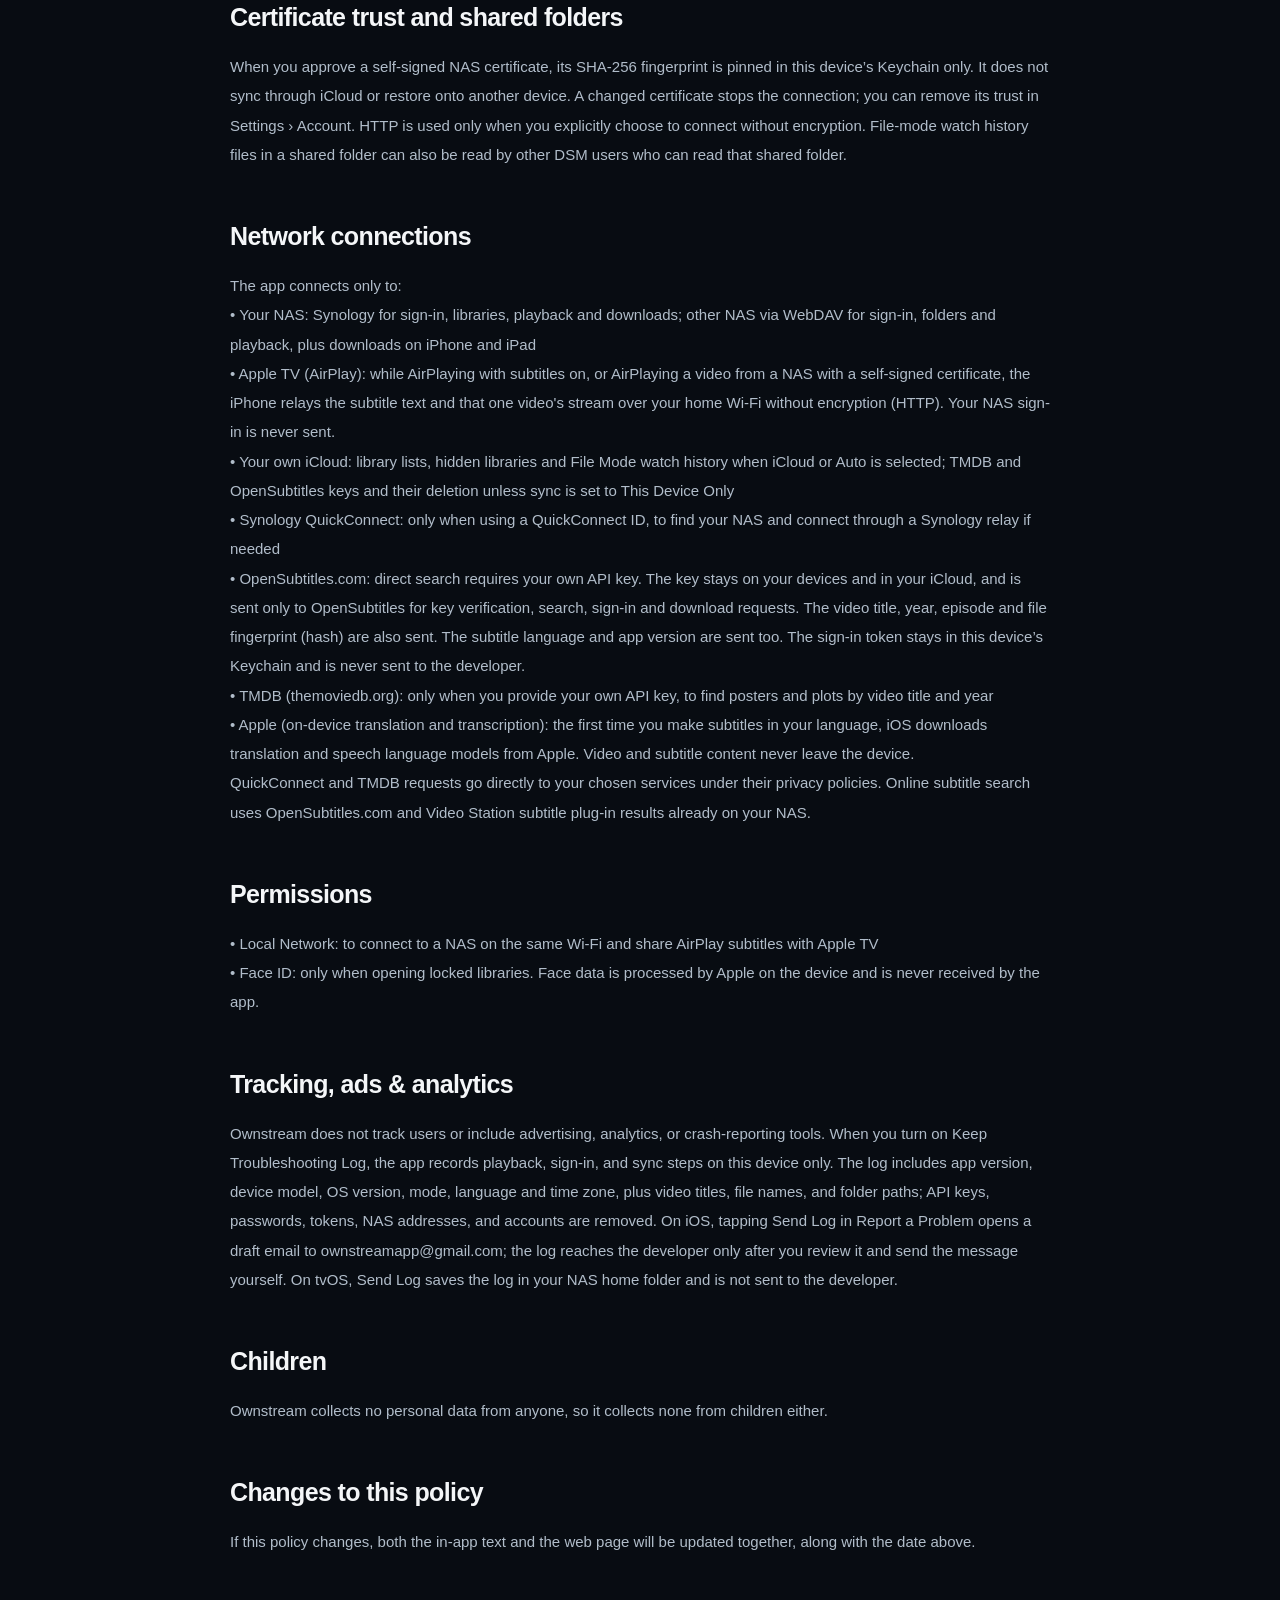
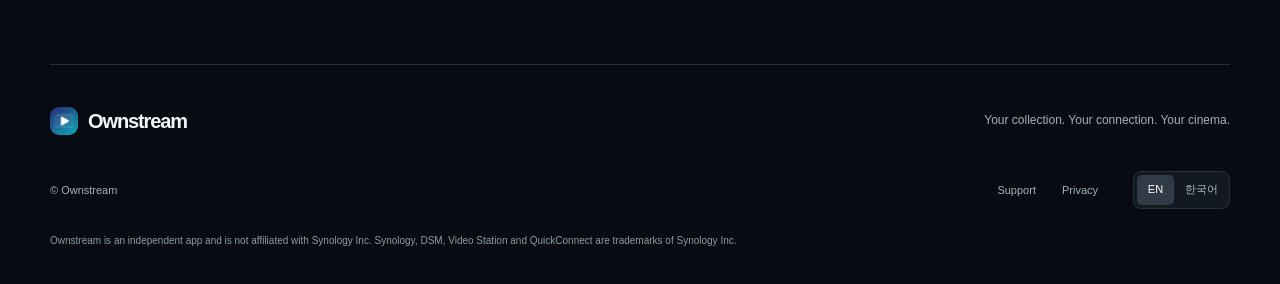
==== commit 114781ac: "Public beta 190: File Mode embedded subtitles, other NAS (WebDAV), privacy" ====
--- a/privacy.html
+++ b/privacy.html
@@ -6,7 +6,7 @@
 <meta name="twitter:card" content="summary_large_image"><meta name="twitter:title" content="Privacy Policy — Ownstream"><meta name="twitter:description" content="Ownstream does not collect personal data. Learn what stays on your devices, NAS and your own iCloud."><meta name="twitter:image" content="https://ownstream.app/assets/og.jpg"><meta name="twitter:image:alt" content="Ownstream on iPhone, iPad and Apple TV">
 <link rel="icon" type="image/png" sizes="32x32" href="assets/favicon.png"><link rel="apple-touch-icon" href="assets/apple-touch-icon.png"><link rel="stylesheet" href="style.css"><script src="lang.js"></script></head><body class="document-page"><a class="skip-link" href="#main"><span lang="en" data-i18n>Skip to content</span><span lang="ko" data-i18n>본문으로 건너뛰기</span></a><header class="site-header"><div class="header-inner"><a class="brand" href="./"><img src="assets/app-icon.png" alt="" width="34" height="34">Ownstream</a><nav aria-label="Main / 주요 메뉴"><a class="features-link" href="./#features"><span lang="en" data-i18n>Features</span><span lang="ko" data-i18n>주요 기능</span></a><a href="support.html" ><span lang="en" data-i18n>Support</span><span lang="ko" data-i18n>지원</span></a><a href="privacy.html" aria-current="page"><span lang="en" data-i18n>Privacy</span><span lang="ko" data-i18n>개인정보</span></a></nav><div class="lang-switch" role="group" aria-label="Language / 언어"><a href="?lang=en" lang="en" data-lang="en">EN</a><a href="?lang=ko" lang="ko" data-lang="ko">한국어</a></div></div></header><main id="main" class="document wrap"><p class="eyebrow"><span lang="en" data-i18n>BUILT AROUND YOUR PRIVACY</span><span lang="ko" data-i18n>개인정보 보호를 기본으로</span></p><!-- Original bilingual article content preserved. Keep privacy copy in sync with App/Store/AppInfoContent.swift. --><article lang="en" data-i18n>
 <h1>Privacy Policy</h1>
-<p class="updated">Last updated: November 11, 2026</p>
+<p class="updated"><span lang="en" data-i18n>Last updated: November 17, 2026</span></p>
 <p class="summary">Ownstream does not collect personal data. The developer runs no servers, there's no app account or sign-up, and the app uses no advertising, analytics or tracking tools.</p>
 
 <h2>Information stored on your device</h2>
@@ -18,16 +18,16 @@
 This information is never sent to the developer. Signing out keeps saved logins. Deleting an entry or choosing Delete All Saved Logins in Settings › Account also removes its address, account, password, and tokens. Removing the app deletes app settings and downloads.</p>
 
 <h2>Information stored on your NAS and in iCloud</h2>
-<p>Watch history and resume positions are stored in Video Station or, in File Mode, per DSM account at &lt;share&gt;/.jnology/&lt;account&gt;/progress.json in the NAS shared folder, shared with other devices using the same account. Library lists are stored at the location chosen in Settings: your NAS home folder, a NAS video folder, or your own iCloud when iCloud or Auto is selected. Hidden libraries may be stored in your NAS home folder or your own iCloud, never a NAS video folder. Lock settings and passcode hashes sync only through the signed-in user’s NAS home folder (/home/.jnology). Without the home folder, locks stay on this device. App-generated posters may also be stored on your NAS. None of this is sent to the developer. Playback settings (subtitle size and sync, chosen audio track and similar) are saved in .jnology/playback-prefs.json and playback-audio.json in your NAS home folder to match other devices. Subtitles found online are saved as subtitle files next to the video on the NAS.</p>
+<p>Watch history and resume positions are stored in Video Station or, in File Mode, per DSM account at &lt;share&gt;/.jnology/&lt;account&gt;/progress.json in the NAS shared folder, shared with other devices using the same account. If you choose iCloud or Auto as the sync location, File Mode watch history (file paths and resume positions) is also stored in your own iCloud to match your other devices that use the same Apple ID and the same NAS account. If there is a lock or a hidden library, watch history is not uploaded to iCloud, and history already uploaded is deleted. For this, a device with a lock or a hidden library keeps only a random marker made for that device and a time in iCloud instead of watch history (the marker is stored only on that device and is not moved by a backup restore or to a new device). While any marker is there, no device uploads watch history to iCloud. A device’s marker goes away when all locks and hidden libraries are removed on that device, when that device signs out or stops using iCloud or Auto, or when that device has not been opened for more than 90 days. With the Folders tab hidden (the default), watch history for files outside your libraries is not synced through iCloud. Switching away from iCloud or Auto on this device, or signing out without signing in again within 2 minutes, deletes this account’s watch history and this device’s marker from iCloud. Other devices’ markers stay, and if there are none, other devices that use iCloud or Auto store their own watch history again. Library lists are stored at the location chosen in Settings: your NAS home folder, a NAS video folder, or your own iCloud when iCloud or Auto is selected. Hidden libraries may be stored in your NAS home folder or your own iCloud, never a NAS video folder. Lock settings and passcode hashes sync only through the signed-in user’s NAS home folder (/home/.jnology). Without the home folder, locks stay on this device. App-generated posters may also be stored on your NAS. None of this is sent to the developer. Playback settings (subtitle size and sync, chosen audio track and similar) are saved in .jnology/playback-prefs.json and playback-audio.json in your NAS home folder to match other devices. Subtitles found online are saved as subtitle files next to the video on the NAS.</p>
 
 <h2>Certificate trust and shared folders</h2>
 <p>When you approve a self-signed NAS certificate, its SHA-256 fingerprint is pinned in this device’s Keychain only. It does not sync through iCloud or restore onto another device. A changed certificate stops the connection; you can remove its trust in Settings › Account. HTTP is used only when you explicitly choose to connect without encryption. File-mode watch history files in a shared folder can also be read by other DSM users who can read that shared folder.</p>
 
 <h2>Network connections</h2>
 <p>The app connects only to:<br>
-• Your Synology NAS: sign-in, libraries, playback, and downloads<br>
+<span lang="en" data-i18n>• Your NAS: Synology for sign-in, libraries, playback and downloads; other NAS via WebDAV for sign-in, folders and playback, plus downloads on iPhone and iPad</span><br>
 • Apple TV (AirPlay): while AirPlaying with subtitles on, or AirPlaying a video from a NAS with a self-signed certificate, the iPhone relays the subtitle text and that one video's stream over your home Wi-Fi without encryption (HTTP). Your NAS sign-in is never sent.<br>
-• Your own iCloud: library lists and hidden libraries when iCloud or Auto is selected; TMDB and OpenSubtitles keys and their deletion unless sync is set to This Device Only<br>
+• Your own iCloud: library lists, hidden libraries and File Mode watch history when iCloud or Auto is selected; TMDB and OpenSubtitles keys and their deletion unless sync is set to This Device Only<br>
 • Synology QuickConnect: only when using a QuickConnect ID, to find your NAS and connect through a Synology relay if needed<br>
 • OpenSubtitles.com: direct search requires your own API key. The key stays on your devices and in your iCloud, and is sent only to OpenSubtitles for key verification, search, sign-in and download requests. The video title, year, episode and file fingerprint (hash) are also sent. The subtitle language and app version are sent too. The sign-in token stays in this device’s Keychain and is never sent to the developer.<br>
 • TMDB (themoviedb.org): only when you provide your own API key, to find posters and plots by video title and year<br>
@@ -48,7 +48,7 @@
 <p>If this policy changes, both the in-app text and the web page will be updated together, along with the date above.</p>
 </article><article lang="ko" data-i18n>
 <h1>개인정보 처리방침</h1>
-<p class="updated">최종 수정일: 2026년 11월 11일</p>
+<p class="updated"><span lang="ko" data-i18n>최종 수정일: 2026년 11월 17일</span></p>
 <p class="summary">Ownstream는 개인정보를 수집하지 않습니다. 개발자가 운영하는 서버가 없고, 앱 계정이나 회원 가입이 없으며, 광고·분석·추적 도구를 쓰지 않습니다.</p>
 
 <h2>기기에 저장하는 정보</h2>
@@ -60,16 +60,16 @@
 이 정보는 개발자에게 보내지 않습니다. 로그아웃해도 저장한 로그인은 유지됩니다. 설정 › 계정에서 개별 삭제하거나 ‘저장한 로그인 모두 지우기’를 누르면 해당 주소·아이디와 비밀번호·토큰도 지워집니다. 앱을 지우면 앱 설정과 받아 둔 영상이 지워집니다.</p>
 
 <h2>NAS와 iCloud에 저장하는 정보</h2>
-<p>시청 기록과 이어보기 위치는 Video Station에 저장되거나, 파일 모드에서는 NAS 공유 폴더의 &lt;share&gt;/.jnology/&lt;account&gt;/progress.json에 DSM 계정별로 저장되어 같은 계정을 쓰는 다른 기기와 공유됩니다. 앱에서 만든 라이브러리 목록은 설정에서 고른 위치에 저장됩니다. NAS 홈 폴더나 NAS 영상 폴더를 쓸 수 있고, iCloud나 자동을 고르면 본인의 iCloud에도 저장될 수 있습니다. 숨김 목록은 NAS 홈 폴더나 본인의 iCloud에 저장될 수 있으며 NAS 영상 폴더에는 저장하지 않습니다. 잠금 설정과 비밀번호 해시를 다른 기기와 맞출 때는 로그인한 사용자의 NAS 홈 폴더(/home/.jnology)만 씁니다. 홈 폴더를 쓰지 않으면 잠금은 이 기기에만 저장됩니다. 앱이 만든 포스터도 NAS에 저장될 수 있습니다. 이 정보는 개발자에게 보내지 않습니다. 재생 설정(자막 크기·싱크, 고른 음성 트랙 등)은 NAS 홈 폴더의 .jnology/playback-prefs.json과 playback-audio.json에 저장해 다른 기기와 맞춥니다. 인터넷에서 찾은 자막은 NAS의 영상 옆에 자막 파일로 저장합니다.</p>
+<p>시청 기록과 이어보기 위치는 Video Station에 저장되거나, 파일 모드에서는 NAS 공유 폴더의 &lt;share&gt;/.jnology/&lt;account&gt;/progress.json에 DSM 계정별로 저장되어 같은 계정을 쓰는 다른 기기와 공유됩니다. 동기화 위치로 iCloud나 자동을 고르면 파일 모드 시청 기록(파일 경로와 이어보기 위치)은 본인의 iCloud에도 저장되어, 같은 Apple ID와 같은 NAS 계정을 쓰는 다른 기기와 맞춰집니다. 잠금이나 숨긴 라이브러리가 있으면 시청 기록을 iCloud에 올리지 않고, 이미 올라간 기록도 지웁니다. 이를 위해 잠금이나 숨긴 라이브러리가 있는 기기는 시청 기록 대신 기기마다 무작위로 만든 표시와 시각만 iCloud에 둡니다(이 표시는 그 기기에만 저장되어 백업 복원이나 새 기기로 옮겨지지 않습니다). 표시가 하나라도 있으면 어느 기기도 시청 기록을 iCloud에 올리지 않습니다. 그 기기에서 잠금과 숨김을 모두 풀거나, 그 기기에서 로그아웃하거나 iCloud·자동을 그만 쓰거나, 그 기기를 90일 넘게 열지 않으면 그 표시가 사라집니다. 폴더 탭을 숨기면(처음 설정) 라이브러리 밖 파일의 시청 기록은 iCloud로 맞추지 않습니다. 이 기기에서 iCloud·자동이 아닌 위치로 바꾸거나, 로그아웃하고 2분 안에 다시 로그인하지 않으면 이 계정의 iCloud 시청 기록과 이 기기의 표시를 지웁니다. 다른 기기의 표시는 남고, 표시가 없으면 iCloud·자동을 쓰는 다른 기기가 자기 시청 기록을 다시 저장합니다. 앱에서 만든 라이브러리 목록은 설정에서 고른 위치에 저장됩니다. NAS 홈 폴더나 NAS 영상 폴더를 쓸 수 있고, iCloud나 자동을 고르면 본인의 iCloud에도 저장될 수 있습니다. 숨김 목록은 NAS 홈 폴더나 본인의 iCloud에 저장될 수 있으며 NAS 영상 폴더에는 저장하지 않습니다. 잠금 설정과 비밀번호 해시를 다른 기기와 맞출 때는 로그인한 사용자의 NAS 홈 폴더(/home/.jnology)만 씁니다. 홈 폴더를 쓰지 않으면 잠금은 이 기기에만 저장됩니다. 앱이 만든 포스터도 NAS에 저장될 수 있습니다. 이 정보는 개발자에게 보내지 않습니다. 재생 설정(자막 크기·싱크, 고른 음성 트랙 등)은 NAS 홈 폴더의 .jnology/playback-prefs.json과 playback-audio.json에 저장해 다른 기기와 맞춥니다. 인터넷에서 찾은 자막은 NAS의 영상 옆에 자막 파일로 저장합니다.</p>
 
 <h2>인증서 신뢰와 공유 폴더</h2>
 <p>자체 서명 NAS 인증서를 승인하면 인증서의 SHA-256 지문을 이 기기 전용 Keychain에 고정합니다. iCloud로 동기화하거나 다른 기기로 복원하지 않습니다. 인증서가 바뀌면 연결을 중단하며 설정 › 계정에서 신뢰를 지울 수 있습니다. HTTP 연결은 사용자가 암호화 없이 연결을 직접 선택한 경우에만 사용합니다. 파일 모드의 공유 폴더 시청 기록 파일은 그 공유 폴더를 읽을 수 있는 다른 DSM 사용자도 열람할 수 있습니다.</p>
 
 <h2>네트워크 연결</h2>
 <p>앱은 다음 곳에만 연결합니다.<br>
-• 사용자의 Synology NAS: 로그인, 라이브러리, 재생, 다운로드<br>
+<span lang="ko" data-i18n>• 사용자의 NAS: Synology는 로그인·라이브러리·재생·다운로드, 다른 NAS는 WebDAV로 로그인·폴더 탐색·재생 및 iPhone·iPad 다운로드</span><br>
 • Apple TV(AirPlay): 자막을 켜고 AirPlay하거나 자체 서명 인증서 NAS의 영상을 AirPlay하는 동안, iPhone이 집 안 Wi-Fi에서 자막 텍스트와 해당 영상 하나의 스트림을 암호화 없이(HTTP) 중계합니다. NAS 로그인 정보는 보내지 않습니다.<br>
-• 본인의 iCloud: iCloud나 자동을 고른 경우 라이브러리 목록과 숨김 목록 저장. ‘이 기기에만’이 아니면 TMDB·OpenSubtitles 키와 삭제 여부도 공유<br>
+• 본인의 iCloud: iCloud나 자동을 고른 경우 라이브러리 목록, 숨김 목록과 파일 모드 시청 기록 저장. ‘이 기기에만’이 아니면 TMDB·OpenSubtitles 키와 삭제 여부도 공유<br>
 • Synology QuickConnect: QuickConnect ID로 로그인한 경우에만. NAS 주소를 찾고, 필요하면 Synology 중계 서버를 거쳐 연결합니다.<br>
 • OpenSubtitles.com: 사용자가 본인 API 키를 넣은 경우 직접 자막을 찾습니다. 키는 본인의 기기와 iCloud에만 보관하며, 키 확인·검색·로그인·다운로드 요청 때 OpenSubtitles로만 보냅니다. 영상 제목·연도·회차와 파일 지문(해시)도 보냅니다. 찾는 자막 언어와 앱 버전도 함께 보냅니다. 로그인 토큰은 이 기기 전용 Keychain에만 저장하며 개발자에게 보내지 않습니다.<br>
 • TMDB(themoviedb.org): 사용자가 본인 API 키를 넣은 경우에만. 영상 제목과 연도로 포스터와 줄거리를 찾습니다.<br>
@@ -88,4 +88,4 @@
 
 <h2>방침 변경</h2>
 <p>이 방침이 바뀌면 앱 안의 내용과 웹 페이지를 함께 고치고 위 날짜를 바꿉니다.</p>
-</article></main><footer class="site-footer wrap"><div class="footer-top"><a class="brand" href="./"><img src="assets/app-icon.png" alt="" width="34" height="34">Ownstream</a><p><span lang="en" data-i18n>Your collection. Your connection. Your cinema.</span><span lang="ko" data-i18n>내가 모은 영상. 내 NAS. 나만의 영화관.</span></p></div><div class="footer-bottom"><p>© Ownstream</p><nav aria-label="Footer / 하단 메뉴"><a href="support.html"><span lang="en" data-i18n>Support</span><span lang="ko" data-i18n>지원</span></a><a href="privacy.html"><span lang="en" data-i18n>Privacy</span><span lang="ko" data-i18n>개인정보 처리방침</span></a></nav><div class="lang-switch" role="group" aria-label="Language / 언어"><a href="?lang=en" lang="en" data-lang="en">EN</a><a href="?lang=ko" lang="ko" data-lang="ko">한국어</a></div></div><p class="disclaimer"><span lang="en" data-i18n>Ownstream is an independent app and is not affiliated with Synology Inc. Synology, DSM, Video Station and QuickConnect are trademarks of Synology Inc.</span><span lang="ko" data-i18n>Ownstream은 Synology Inc.와 제휴 관계가 없는 독립 앱입니다. Synology, DSM, Video Station 및 QuickConnect는 Synology Inc.의 상표입니다.</span></p></footer></body></html>+</article></main><footer class="site-footer wrap"><div class="footer-top"><a class="brand" href="./"><img src="assets/app-icon.png" alt="" width="34" height="34">Ownstream</a><p><span lang="en" data-i18n>Your collection. Your connection. Your cinema.</span><span lang="ko" data-i18n>내가 모은 영상. 내 NAS. 나만의 영화관.</span></p></div><div class="footer-bottom"><p>© Ownstream</p><nav aria-label="Footer / 하단 메뉴"><a href="support.html"><span lang="en" data-i18n>Support</span><span lang="ko" data-i18n>지원</span></a><a href="privacy.html"><span lang="en" data-i18n>Privacy</span><span lang="ko" data-i18n>개인정보 처리방침</span></a></nav><div class="lang-switch" role="group" aria-label="Language / 언어"><a href="?lang=en" lang="en" data-lang="en">EN</a><a href="?lang=ko" lang="ko" data-lang="ko">한국어</a></div></div><p class="disclaimer"><span lang="en" data-i18n>Ownstream is an independent app and is not affiliated with Synology Inc. Synology, DSM, Video Station and QuickConnect are trademarks of Synology Inc.</span><span lang="ko" data-i18n>Ownstream은 Synology Inc.와 제휴 관계가 없는 독립 앱입니다. Synology, DSM, Video Station 및 QuickConnect는 Synology Inc.의 상표입니다.</span></p></footer></body></html>
--- a/style.css
+++ b/style.css
@@ -2134,3 +2134,8 @@
 html[lang=ko] .footer-guides {
   word-break:keep-all;
 }
+.document .guide-jump {
+  margin:-4px 0 28px;
+  font-size:15px;
+  font-weight:600;
+}
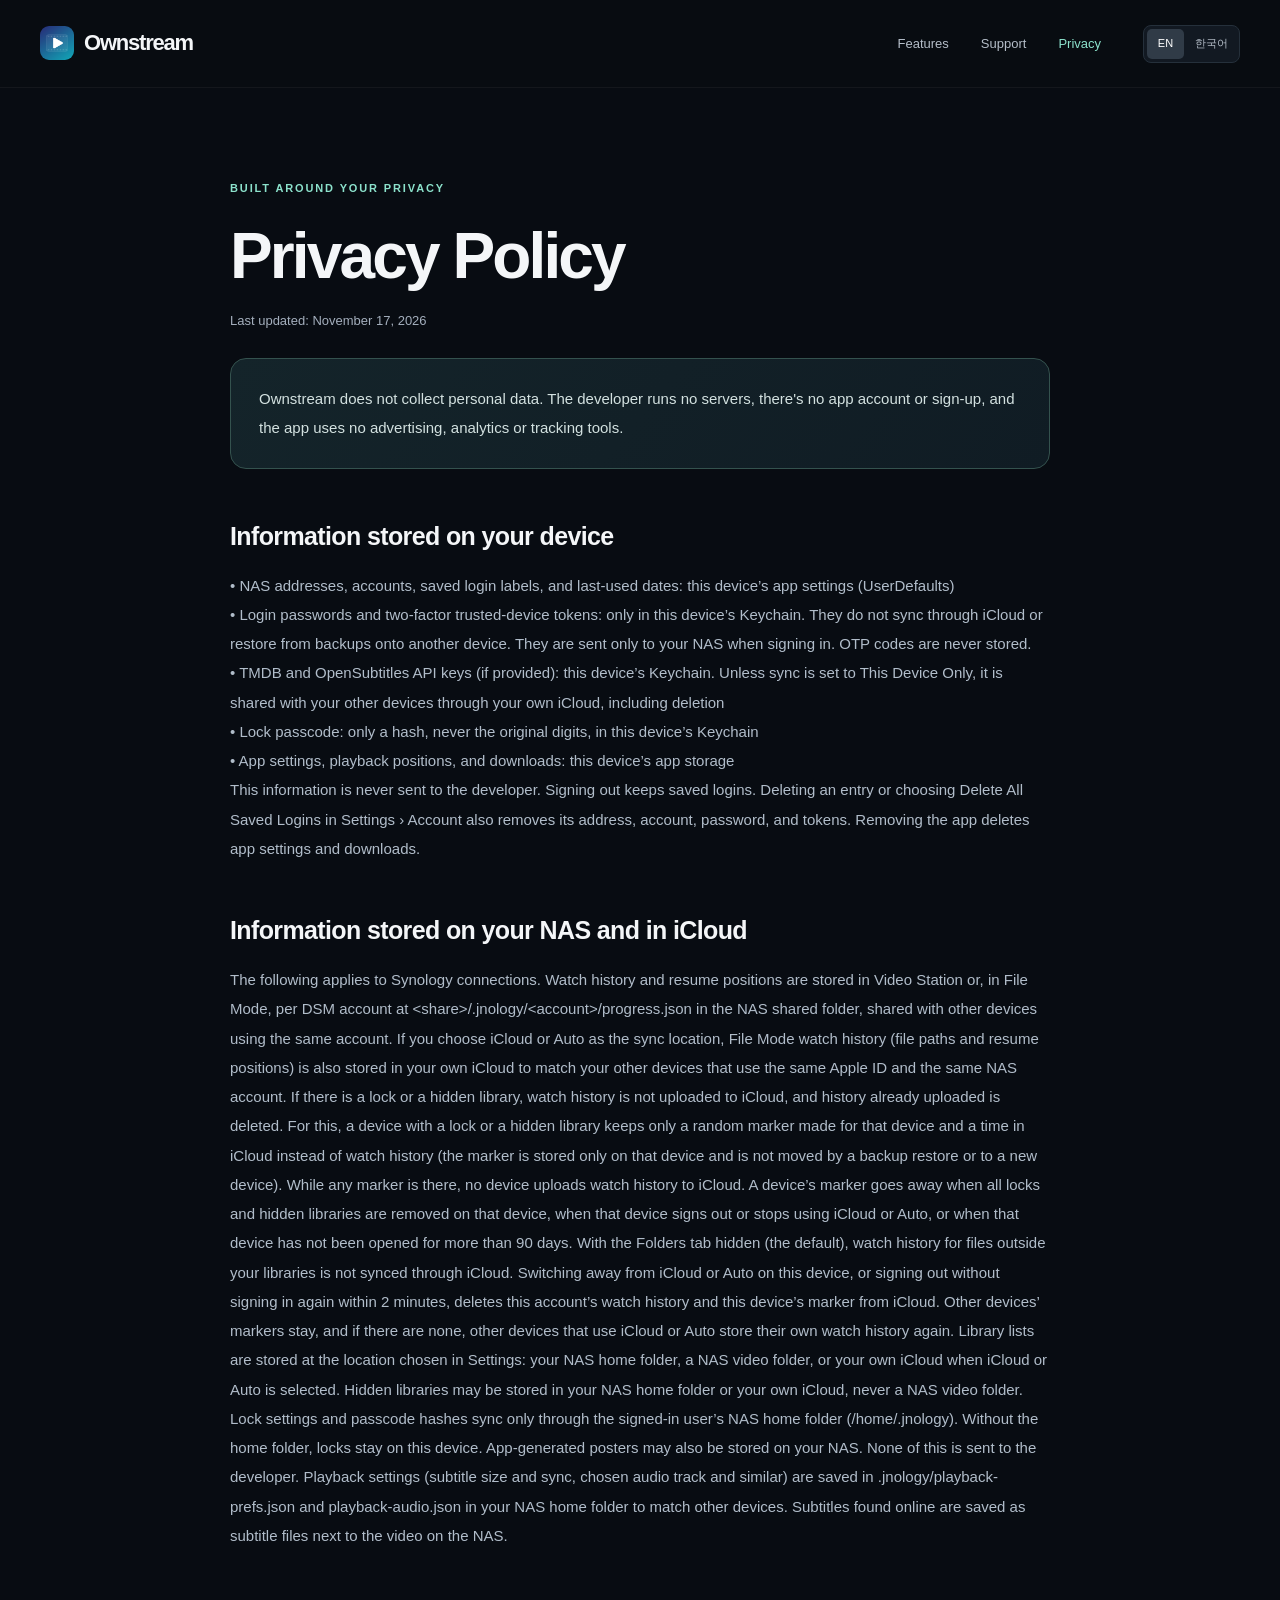
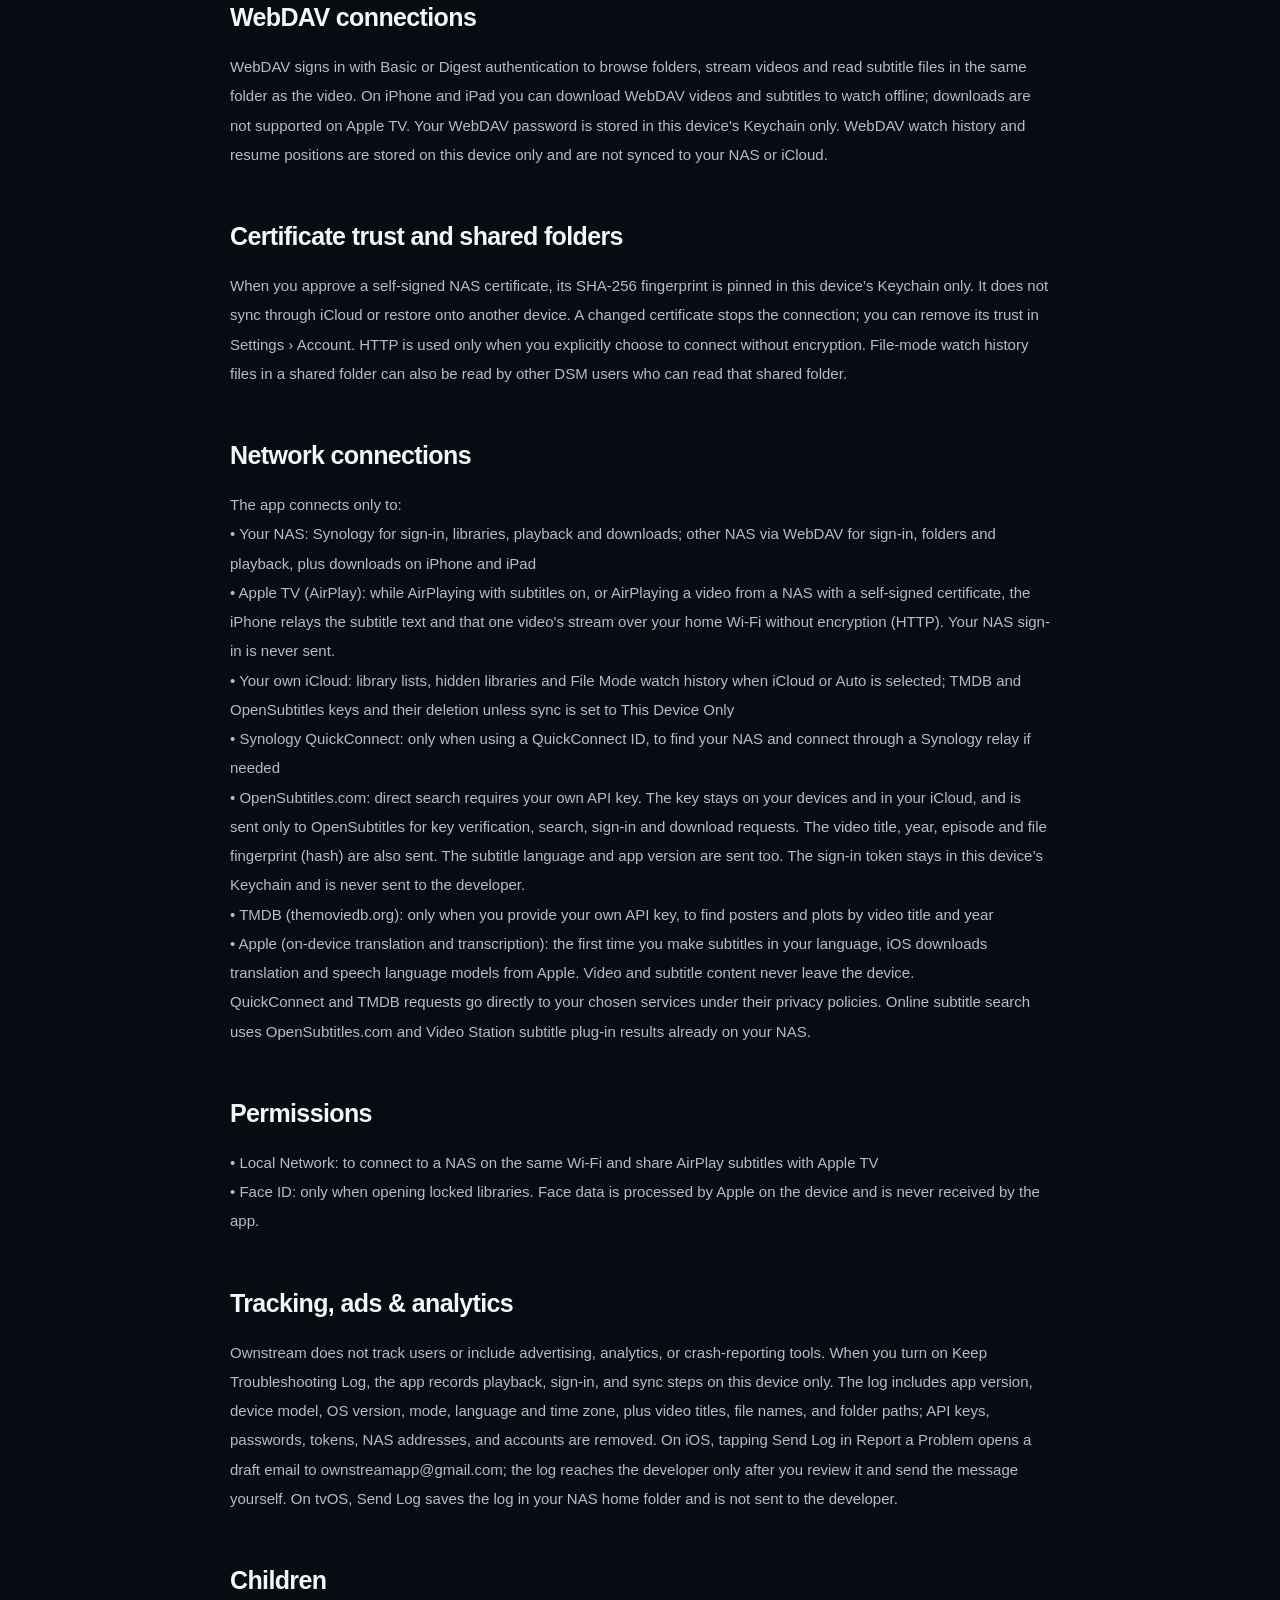
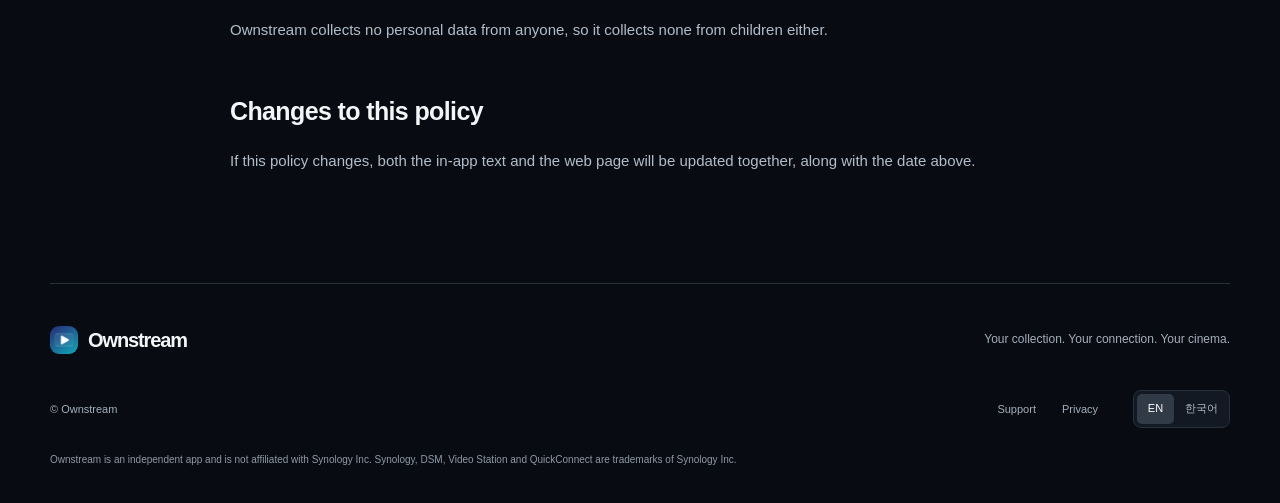
==== commit 18c57786: "Privacy: WebDAV section, Synology-scoped NAS/iCloud storage" ====
--- a/privacy.html
+++ b/privacy.html
@@ -18,7 +18,10 @@
 This information is never sent to the developer. Signing out keeps saved logins. Deleting an entry or choosing Delete All Saved Logins in Settings › Account also removes its address, account, password, and tokens. Removing the app deletes app settings and downloads.</p>
 
 <h2>Information stored on your NAS and in iCloud</h2>
-<p>Watch history and resume positions are stored in Video Station or, in File Mode, per DSM account at &lt;share&gt;/.jnology/&lt;account&gt;/progress.json in the NAS shared folder, shared with other devices using the same account. If you choose iCloud or Auto as the sync location, File Mode watch history (file paths and resume positions) is also stored in your own iCloud to match your other devices that use the same Apple ID and the same NAS account. If there is a lock or a hidden library, watch history is not uploaded to iCloud, and history already uploaded is deleted. For this, a device with a lock or a hidden library keeps only a random marker made for that device and a time in iCloud instead of watch history (the marker is stored only on that device and is not moved by a backup restore or to a new device). While any marker is there, no device uploads watch history to iCloud. A device’s marker goes away when all locks and hidden libraries are removed on that device, when that device signs out or stops using iCloud or Auto, or when that device has not been opened for more than 90 days. With the Folders tab hidden (the default), watch history for files outside your libraries is not synced through iCloud. Switching away from iCloud or Auto on this device, or signing out without signing in again within 2 minutes, deletes this account’s watch history and this device’s marker from iCloud. Other devices’ markers stay, and if there are none, other devices that use iCloud or Auto store their own watch history again. Library lists are stored at the location chosen in Settings: your NAS home folder, a NAS video folder, or your own iCloud when iCloud or Auto is selected. Hidden libraries may be stored in your NAS home folder or your own iCloud, never a NAS video folder. Lock settings and passcode hashes sync only through the signed-in user’s NAS home folder (/home/.jnology). Without the home folder, locks stay on this device. App-generated posters may also be stored on your NAS. None of this is sent to the developer. Playback settings (subtitle size and sync, chosen audio track and similar) are saved in .jnology/playback-prefs.json and playback-audio.json in your NAS home folder to match other devices. Subtitles found online are saved as subtitle files next to the video on the NAS.</p>
+<p>The following applies to Synology connections. Watch history and resume positions are stored in Video Station or, in File Mode, per DSM account at &lt;share&gt;/.jnology/&lt;account&gt;/progress.json in the NAS shared folder, shared with other devices using the same account. If you choose iCloud or Auto as the sync location, File Mode watch history (file paths and resume positions) is also stored in your own iCloud to match your other devices that use the same Apple ID and the same NAS account. If there is a lock or a hidden library, watch history is not uploaded to iCloud, and history already uploaded is deleted. For this, a device with a lock or a hidden library keeps only a random marker made for that device and a time in iCloud instead of watch history (the marker is stored only on that device and is not moved by a backup restore or to a new device). While any marker is there, no device uploads watch history to iCloud. A device’s marker goes away when all locks and hidden libraries are removed on that device, when that device signs out or stops using iCloud or Auto, or when that device has not been opened for more than 90 days. With the Folders tab hidden (the default), watch history for files outside your libraries is not synced through iCloud. Switching away from iCloud or Auto on this device, or signing out without signing in again within 2 minutes, deletes this account’s watch history and this device’s marker from iCloud. Other devices’ markers stay, and if there are none, other devices that use iCloud or Auto store their own watch history again. Library lists are stored at the location chosen in Settings: your NAS home folder, a NAS video folder, or your own iCloud when iCloud or Auto is selected. Hidden libraries may be stored in your NAS home folder or your own iCloud, never a NAS video folder. Lock settings and passcode hashes sync only through the signed-in user’s NAS home folder (/home/.jnology). Without the home folder, locks stay on this device. App-generated posters may also be stored on your NAS. None of this is sent to the developer. Playback settings (subtitle size and sync, chosen audio track and similar) are saved in .jnology/playback-prefs.json and playback-audio.json in your NAS home folder to match other devices. Subtitles found online are saved as subtitle files next to the video on the NAS.</p>
+
+<h2>WebDAV connections</h2>
+<p>WebDAV signs in with Basic or Digest authentication to browse folders, stream videos and read subtitle files in the same folder as the video. On iPhone and iPad you can download WebDAV videos and subtitles to watch offline; downloads are not supported on Apple TV. Your WebDAV password is stored in this device's Keychain only. WebDAV watch history and resume positions are stored on this device only and are not synced to your NAS or iCloud.</p>
 
 <h2>Certificate trust and shared folders</h2>
 <p>When you approve a self-signed NAS certificate, its SHA-256 fingerprint is pinned in this device’s Keychain only. It does not sync through iCloud or restore onto another device. A changed certificate stops the connection; you can remove its trust in Settings › Account. HTTP is used only when you explicitly choose to connect without encryption. File-mode watch history files in a shared folder can also be read by other DSM users who can read that shared folder.</p>
@@ -60,7 +63,10 @@
 이 정보는 개발자에게 보내지 않습니다. 로그아웃해도 저장한 로그인은 유지됩니다. 설정 › 계정에서 개별 삭제하거나 ‘저장한 로그인 모두 지우기’를 누르면 해당 주소·아이디와 비밀번호·토큰도 지워집니다. 앱을 지우면 앱 설정과 받아 둔 영상이 지워집니다.</p>
 
 <h2>NAS와 iCloud에 저장하는 정보</h2>
-<p>시청 기록과 이어보기 위치는 Video Station에 저장되거나, 파일 모드에서는 NAS 공유 폴더의 &lt;share&gt;/.jnology/&lt;account&gt;/progress.json에 DSM 계정별로 저장되어 같은 계정을 쓰는 다른 기기와 공유됩니다. 동기화 위치로 iCloud나 자동을 고르면 파일 모드 시청 기록(파일 경로와 이어보기 위치)은 본인의 iCloud에도 저장되어, 같은 Apple ID와 같은 NAS 계정을 쓰는 다른 기기와 맞춰집니다. 잠금이나 숨긴 라이브러리가 있으면 시청 기록을 iCloud에 올리지 않고, 이미 올라간 기록도 지웁니다. 이를 위해 잠금이나 숨긴 라이브러리가 있는 기기는 시청 기록 대신 기기마다 무작위로 만든 표시와 시각만 iCloud에 둡니다(이 표시는 그 기기에만 저장되어 백업 복원이나 새 기기로 옮겨지지 않습니다). 표시가 하나라도 있으면 어느 기기도 시청 기록을 iCloud에 올리지 않습니다. 그 기기에서 잠금과 숨김을 모두 풀거나, 그 기기에서 로그아웃하거나 iCloud·자동을 그만 쓰거나, 그 기기를 90일 넘게 열지 않으면 그 표시가 사라집니다. 폴더 탭을 숨기면(처음 설정) 라이브러리 밖 파일의 시청 기록은 iCloud로 맞추지 않습니다. 이 기기에서 iCloud·자동이 아닌 위치로 바꾸거나, 로그아웃하고 2분 안에 다시 로그인하지 않으면 이 계정의 iCloud 시청 기록과 이 기기의 표시를 지웁니다. 다른 기기의 표시는 남고, 표시가 없으면 iCloud·자동을 쓰는 다른 기기가 자기 시청 기록을 다시 저장합니다. 앱에서 만든 라이브러리 목록은 설정에서 고른 위치에 저장됩니다. NAS 홈 폴더나 NAS 영상 폴더를 쓸 수 있고, iCloud나 자동을 고르면 본인의 iCloud에도 저장될 수 있습니다. 숨김 목록은 NAS 홈 폴더나 본인의 iCloud에 저장될 수 있으며 NAS 영상 폴더에는 저장하지 않습니다. 잠금 설정과 비밀번호 해시를 다른 기기와 맞출 때는 로그인한 사용자의 NAS 홈 폴더(/home/.jnology)만 씁니다. 홈 폴더를 쓰지 않으면 잠금은 이 기기에만 저장됩니다. 앱이 만든 포스터도 NAS에 저장될 수 있습니다. 이 정보는 개발자에게 보내지 않습니다. 재생 설정(자막 크기·싱크, 고른 음성 트랙 등)은 NAS 홈 폴더의 .jnology/playback-prefs.json과 playback-audio.json에 저장해 다른 기기와 맞춥니다. 인터넷에서 찾은 자막은 NAS의 영상 옆에 자막 파일로 저장합니다.</p>
+<p>다음은 Synology 연결에 해당합니다. 시청 기록과 이어보기 위치는 Video Station에 저장되거나, 파일 모드에서는 NAS 공유 폴더의 &lt;share&gt;/.jnology/&lt;account&gt;/progress.json에 DSM 계정별로 저장되어 같은 계정을 쓰는 다른 기기와 공유됩니다. 동기화 위치로 iCloud나 자동을 고르면 파일 모드 시청 기록(파일 경로와 이어보기 위치)은 본인의 iCloud에도 저장되어, 같은 Apple ID와 같은 NAS 계정을 쓰는 다른 기기와 맞춰집니다. 잠금이나 숨긴 라이브러리가 있으면 시청 기록을 iCloud에 올리지 않고, 이미 올라간 기록도 지웁니다. 이를 위해 잠금이나 숨긴 라이브러리가 있는 기기는 시청 기록 대신 기기마다 무작위로 만든 표시와 시각만 iCloud에 둡니다(이 표시는 그 기기에만 저장되어 백업 복원이나 새 기기로 옮겨지지 않습니다). 표시가 하나라도 있으면 어느 기기도 시청 기록을 iCloud에 올리지 않습니다. 그 기기에서 잠금과 숨김을 모두 풀거나, 그 기기에서 로그아웃하거나 iCloud·자동을 그만 쓰거나, 그 기기를 90일 넘게 열지 않으면 그 표시가 사라집니다. 폴더 탭을 숨기면(처음 설정) 라이브러리 밖 파일의 시청 기록은 iCloud로 맞추지 않습니다. 이 기기에서 iCloud·자동이 아닌 위치로 바꾸거나, 로그아웃하고 2분 안에 다시 로그인하지 않으면 이 계정의 iCloud 시청 기록과 이 기기의 표시를 지웁니다. 다른 기기의 표시는 남고, 표시가 없으면 iCloud·자동을 쓰는 다른 기기가 자기 시청 기록을 다시 저장합니다. 앱에서 만든 라이브러리 목록은 설정에서 고른 위치에 저장됩니다. NAS 홈 폴더나 NAS 영상 폴더를 쓸 수 있고, iCloud나 자동을 고르면 본인의 iCloud에도 저장될 수 있습니다. 숨김 목록은 NAS 홈 폴더나 본인의 iCloud에 저장될 수 있으며 NAS 영상 폴더에는 저장하지 않습니다. 잠금 설정과 비밀번호 해시를 다른 기기와 맞출 때는 로그인한 사용자의 NAS 홈 폴더(/home/.jnology)만 씁니다. 홈 폴더를 쓰지 않으면 잠금은 이 기기에만 저장됩니다. 앱이 만든 포스터도 NAS에 저장될 수 있습니다. 이 정보는 개발자에게 보내지 않습니다. 재생 설정(자막 크기·싱크, 고른 음성 트랙 등)은 NAS 홈 폴더의 .jnology/playback-prefs.json과 playback-audio.json에 저장해 다른 기기와 맞춥니다. 인터넷에서 찾은 자막은 NAS의 영상 옆에 자막 파일로 저장합니다.</p>
+
+<h2>WebDAV 연결</h2>
+<p>WebDAV는 Basic·Digest 인증으로 로그인하여 폴더를 탐색하고 영상을 스트리밍 재생하며, 영상과 같은 폴더의 자막 파일을 읽습니다. iPhone·iPad에서는 WebDAV 영상과 자막을 내려받아 오프라인으로 볼 수 있으며, tvOS에서는 다운로드를 지원하지 않습니다. WebDAV 비밀번호는 이 기기 전용 Keychain에 저장합니다. WebDAV 시청 기록과 이어보기 위치는 이 기기에만 저장하며 NAS나 iCloud로 동기화하지 않습니다.</p>
 
 <h2>인증서 신뢰와 공유 폴더</h2>
 <p>자체 서명 NAS 인증서를 승인하면 인증서의 SHA-256 지문을 이 기기 전용 Keychain에 고정합니다. iCloud로 동기화하거나 다른 기기로 복원하지 않습니다. 인증서가 바뀌면 연결을 중단하며 설정 › 계정에서 신뢰를 지울 수 있습니다. HTTP 연결은 사용자가 암호화 없이 연결을 직접 선택한 경우에만 사용합니다. 파일 모드의 공유 폴더 시청 기록 파일은 그 공유 폴더를 읽을 수 있는 다른 DSM 사용자도 열람할 수 있습니다.</p>
